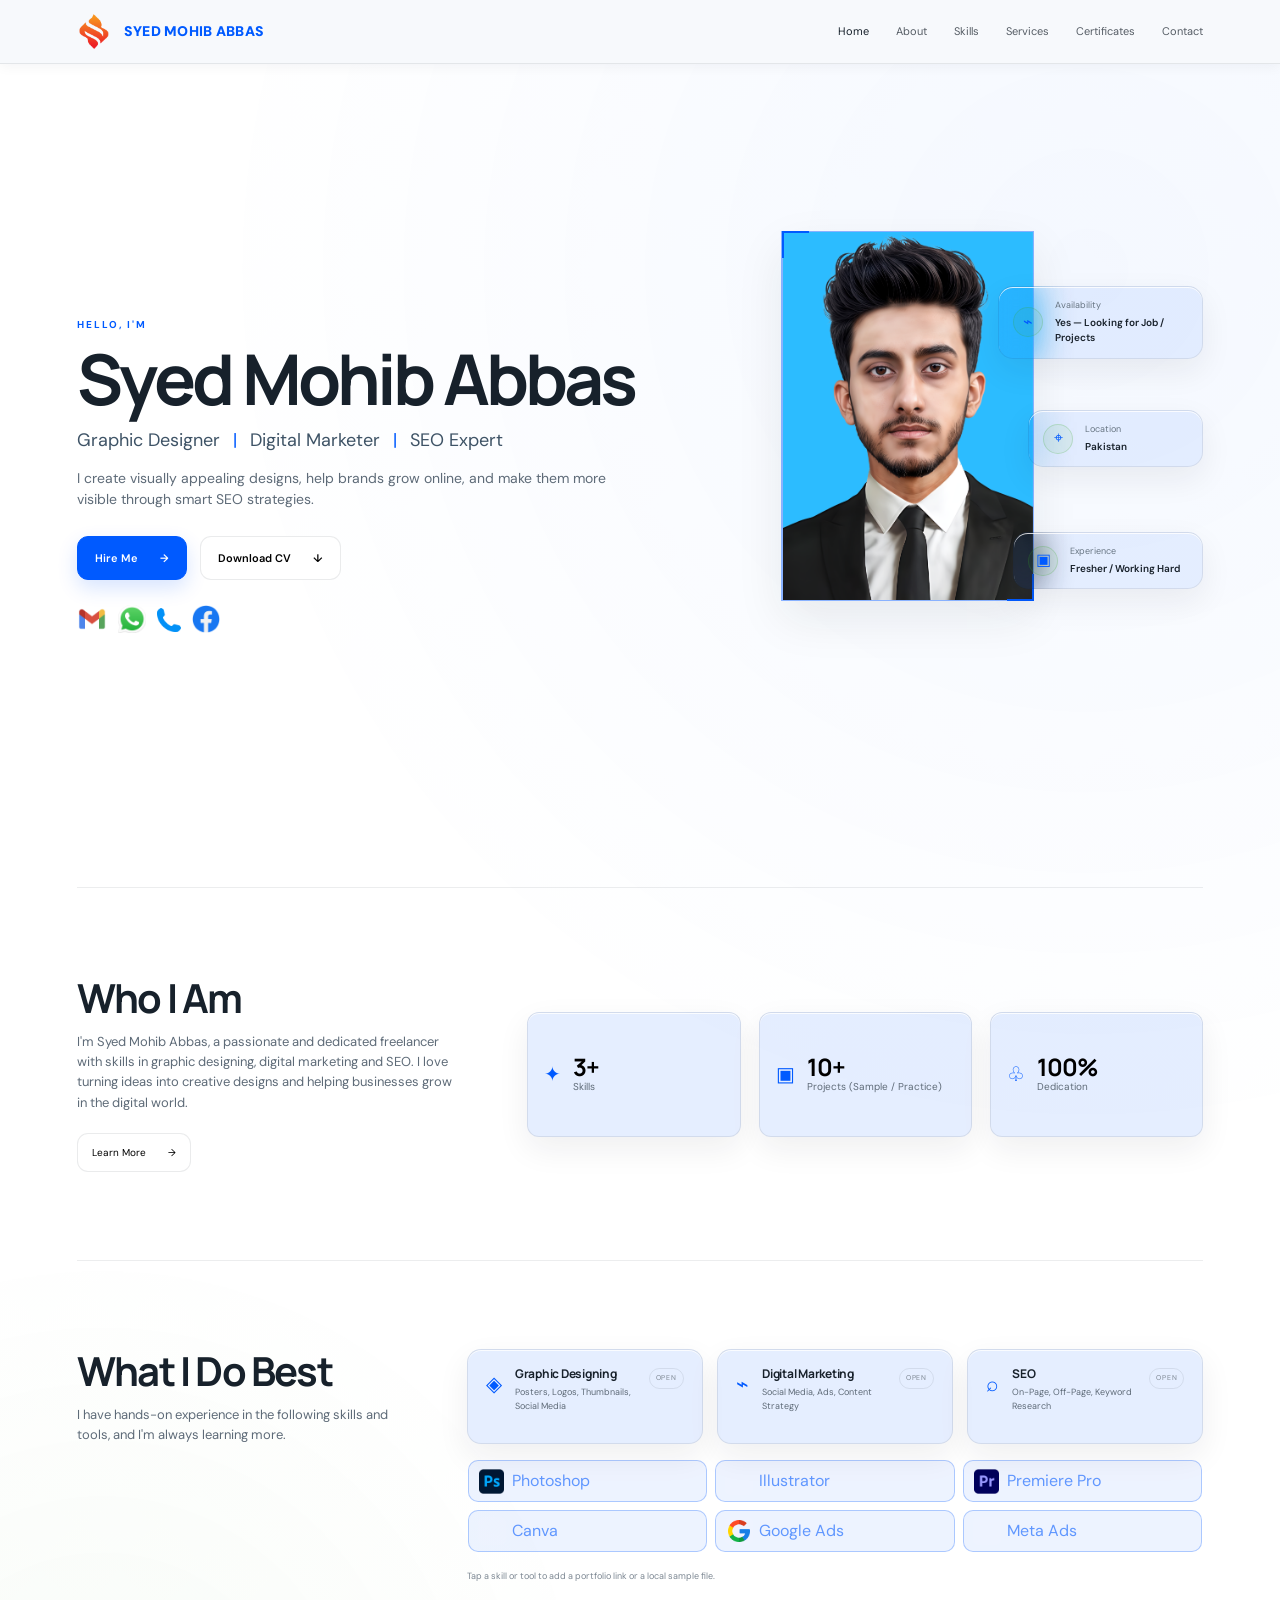
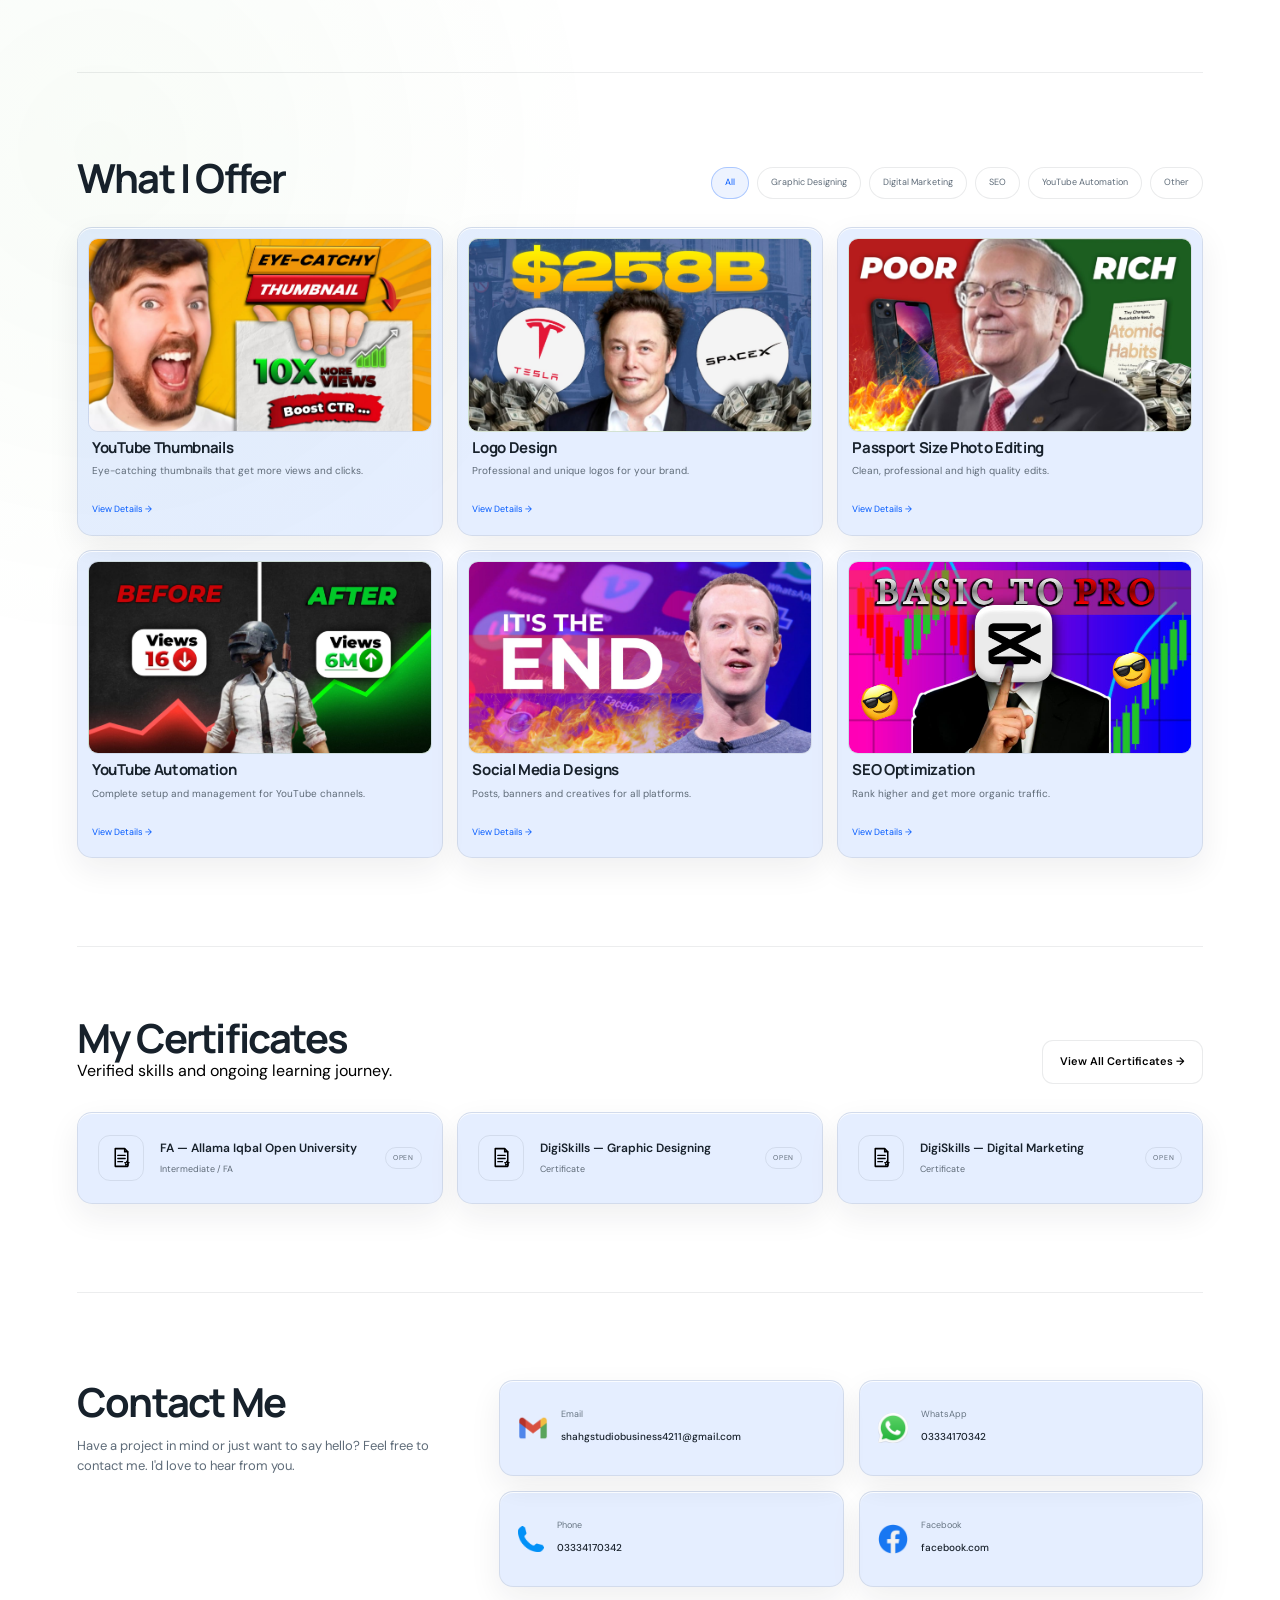
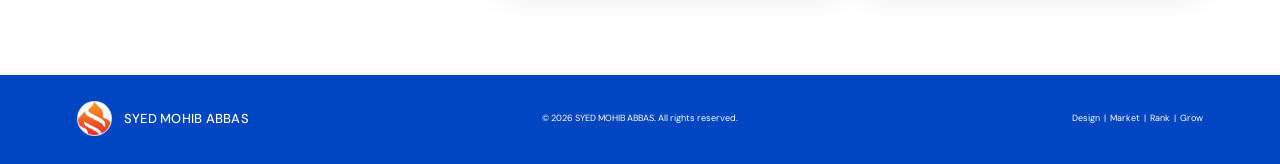
==== index.html @ 5af7c6b9 "Refresh stylesheet for navbar hover refinements" ====
<!DOCTYPE html>
<html lang="en">
<head>
  <meta charset="UTF-8">
  <meta name="viewport" content="width=device-width, initial-scale=1.0">
  <meta name="description" content="Syed Mohib Abbas — Graphic Designer, Digital Marketer and SEO Expert.">
  <title>Syed Mohib Abbas — Portfolio</title>
  <link rel="preconnect" href="https://fonts.googleapis.com">
  <link rel="preconnect" href="https://fonts.gstatic.com" crossorigin>
  <link href="https://fonts.googleapis.com/css2?family=DM+Sans:wght@400;500;600;700&family=Manrope:wght@500;600;700;800&display=swap" rel="stylesheet">
  <link rel="preload" as="image" href="./logo-circle.png" fetchpriority="high">
  <link rel="preload" as="image" href="./profile-photo.png" fetchpriority="high">
  <link rel="preload" as="image" href="./gmail.png.png">
  <link rel="preload" as="image" href="./whatsapp.png.png">
  <link rel="preload" as="image" href="./telephone.png.png">
  <link rel="preload" as="image" href="./facebook.png.png">
  <link rel="preload" as="image" href="./photoshop.png.png">
  <link rel="preload" as="image" href="./illustrator.png.png">
  <link rel="preload" as="image" href="./premiere-pro.png.png">
  <link rel="preload" as="image" href="./canva.png.png">
  <link rel="preload" as="image" href="./google.png.png">
  <link rel="preload" as="image" href="./meta.png.png">
  <link rel="stylesheet" href="./style.css?v=navhoverbold20261107">

</head>
<body>
  <!-- Global UI effects -->
  <div class="scroll-progress" aria-hidden="true"></div>
  <div class="page-noise" aria-hidden="true"></div>

  <!-- Header / primary navigation -->
  <header class="site-header" id="top">
    <a class="brand" href="#home" aria-label="Syed Mohib Abbas home">
      <span class="brand-mark logo-switch" aria-hidden="true">
        <img class="theme-logo" src="./logo-circle.png" alt="" loading="eager" fetchpriority="high" decoding="async">
      </span>
      <span class="brand-name">SYED MOHIB ABBAS</span>
    </a>

    <nav class="nav" aria-label="Primary navigation">
      <a class="nav-link active" href="#home">Home</a>
      <a class="nav-link" href="#about">About</a>
      <a class="nav-link" href="#skills">Skills</a>
      <a class="nav-link" href="#services">Services</a>
      <a class="nav-link" href="#certificates">Certificates</a>
      <a class="nav-link" href="#contact">Contact</a>
    </nav>

    
    <button class="menu-toggle" type="button" aria-label="Open menu" aria-expanded="false">
      <span></span><span></span><span></span>
    </button>
  </header>

  <main>
    <!-- Hero -->
    <section class="hero section" id="home" data-scroll-depth>
      <div class="hero-copy reveal">
        <p class="eyebrow">HELLO, I'M</p>
        <h1 class="hero-name" aria-label="Syed Mohib Abbas">
          <span class="hero-word" aria-hidden="true"><span class="hero-letter">S</span><span class="hero-letter">y</span><span class="hero-letter">e</span><span class="hero-letter">d</span></span>
          <span class="hero-word" aria-hidden="true"><span class="hero-letter">M</span><span class="hero-letter">o</span><span class="hero-letter">h</span><span class="hero-letter">i</span><span class="hero-letter">b</span></span>
          <span class="hero-word" aria-hidden="true"><span class="hero-letter">A</span><span class="hero-letter">b</span><span class="hero-letter">b</span><span class="hero-letter">a</span><span class="hero-letter">s</span></span>
        </h1>
        <p class="hero-role">Graphic Designer <span>|</span> Digital Marketer <span>|</span> SEO Expert</p>
        <p class="hero-text">
          I create visually appealing designs, help brands grow online,
          and make them more visible through smart SEO strategies.
        </p>

        <div class="hero-actions">
          <button class="btn btn-primary magnetic" id="hireMeButton" type="button" aria-haspopup="dialog">Hire Me <span>→</span></button>
          <button class="btn btn-ghost magnetic" id="downloadCV" type="button">Download CV <span>↓</span></button>
        </div>

        <div class="social-row">
          <a class="social magnetic gmail-social" href="mailto:shahgstudiobusiness4211@gmail.com" aria-label="Gmail" title="Gmail">
            <img class="social-icon-image" src="./gmail.png.png" alt="" loading="eager" decoding="async">
          </a>
          <a class="social magnetic" href="https://wa.me/923334170342" target="_blank" rel="noopener" aria-label="WhatsApp" title="WhatsApp">
            <img class="social-icon-image" src="./whatsapp.png.png" alt="" loading="eager" decoding="async">
          </a>
          <a class="social magnetic" href="tel:+923334170342" aria-label="Phone" title="Phone">
            <img class="social-icon-image" src="./telephone.png.png" alt="" loading="eager" decoding="async">
          </a>
          <a class="social magnetic" href="https://www.facebook.com/" target="_blank" rel="noopener" aria-label="Facebook" title="Facebook">
            <img class="social-icon-image" src="./facebook.png.png" alt="" loading="eager" decoding="async">
          </a>
        </div>
      </div>

      <div class="hero-visual reveal">
        <div class="portrait-frame">
          <div class="portrait">
            <img class="profile-image" src="./profile-photo.png" alt="Profile photo" loading="eager" fetchpriority="high" decoding="async">
          </div>
        </div>

        <div class="availability-card glass">
          <div class="mini-icon">⌁</div>
          <div><small>Availability</small><strong>Yes — Looking for Job / Projects</strong></div>
        </div>

        <div class="info-card location glass">
          <div class="mini-icon">⌖</div>
          <div><small>Location</small><strong>Pakistan</strong></div>
        </div>

        <div class="info-card experience glass">
          <div class="mini-icon">▣</div>
          <div><small>Experience</small><strong>Fresher / Working Hard</strong></div>
        </div>

      </div>
    </section>

    <!-- About -->
    <section class="section split-section" id="about" data-scroll-depth>
      <div class="section-intro reveal">
        <p class="eyebrow">ABOUT ME</p>
        <h2>Who I Am</h2>
        <p>
          I'm Syed Mohib Abbas, a passionate and dedicated freelancer with
          skills in graphic designing, digital marketing and SEO. I love
          turning ideas into creative designs and helping businesses grow
          in the digital world.
        </p>
        <button class="text-button magnetic" id="learnMore" type="button">Learn More <span>→</span></button>
      </div>

      <div class="stats-grid">
        <article class="stat-card glass reveal">
          <span class="stat-icon">✦</span>
          <strong>3+</strong>
          <small>Skills</small>
        </article>
        <article class="stat-card glass reveal">
          <span class="stat-icon">▣</span>
          <strong>10+</strong>
          <small>Projects (Sample / Practice)</small>
        </article>
        <article class="stat-card glass reveal">
          <span class="stat-icon">♧</span>
          <strong>100%</strong>
          <small>Dedication</small>
        </article>
      </div>
    </section>

    <!-- Skills -->
    <section class="section skills-section" id="skills" data-scroll-depth>
      <div class="section-intro reveal">
        <p class="eyebrow">MY SKILLS</p>
        <h2>What I Do Best</h2>
        <p>I have hands-on experience in the following skills and tools, and I'm always learning more.</p>
      </div>

      <div class="skills-content">
        <div class="skill-main-grid">
          <article class="skill-card glass reveal skill-action" tabindex="0" role="button" data-skill="Graphic Designing" data-skill-description="Create professional logos, thumbnails, posters and social media creatives." data-skill-link="" data-skill-file="">
            <span class="skill-symbol">◈</span>
            <div><h3>Graphic Designing</h3><p>Posters, Logos, Thumbnails, Social Media</p></div>
          </article>
          <article class="skill-card glass reveal skill-action" tabindex="0" role="button" data-skill="Digital Marketing" data-skill-description="Plan social media, advertising and content workflows for practical brand growth." data-skill-link="" data-skill-file="">
            <span class="skill-symbol">⌁</span>
            <div><h3>Digital Marketing</h3><p>Social Media, Ads, Content Strategy</p></div>
          </article>
          <article class="skill-card glass reveal skill-action" tabindex="0" role="button" data-skill="SEO" data-skill-description="Work with on-page SEO, off-page basics, keyword research and search visibility." data-skill-link="" data-skill-file="">
            <span class="skill-symbol">⌕</span>
            <div><h3>SEO</h3><p>On-Page, Off-Page, Keyword Research</p></div>
          </article>
        </div>

        <div class="tool-list reveal" aria-label="Tools">
          <button class="tool-chip tool-action" type="button" data-tool="Photoshop"><span class="tool-logo" aria-hidden="true"><img src="./photoshop.png.png" alt="" loading="eager" decoding="async"></span> Photoshop</button>
          <button class="tool-chip tool-action" type="button" data-tool="Illustrator"><span class="tool-logo" aria-hidden="true"><img src="./illustrator.png.png" alt="" loading="eager" decoding="async"></span> Illustrator</button>
          <button class="tool-chip tool-action" type="button" data-tool="Premiere Pro"><span class="tool-logo" aria-hidden="true"><img src="./premiere-pro.png.png" alt="" loading="eager" decoding="async"></span> Premiere Pro</button>
          <button class="tool-chip tool-action" type="button" data-tool="Canva"><span class="tool-logo" aria-hidden="true"><img src="./canva.png.png" alt="" loading="eager" decoding="async"></span> Canva</button>
          <button class="tool-chip tool-action" type="button" data-tool="Google Ads"><span class="tool-logo" aria-hidden="true"><img src="./google.png.png" alt="" loading="eager" decoding="async"></span> Google Ads</button>
          <button class="tool-chip tool-action" type="button" data-tool="Meta Ads"><span class="tool-logo" aria-hidden="true"><img src="./meta.png.png" alt="" loading="eager" decoding="async"></span> Meta Ads</button>
        </div>
        <div class="skills-note reveal">Tap a skill or tool to add a portfolio link or a local sample file.</div>
      </div>
    </section>

    <!-- Services -->
    <section class="section services-section" id="services" data-scroll-depth>
      <div class="section-heading reveal">
        <div>
          <p class="eyebrow">MY SERVICES / WORK</p>
          <h2>What I Offer</h2>
        </div>
        <div class="filter-row" role="tablist" aria-label="Service filters">
          <button class="filter active magnetic" data-filter="all">All</button>
          <button class="filter magnetic" data-filter="graphic">Graphic Designing</button>
          <button class="filter magnetic" data-filter="marketing">Digital Marketing</button>
          <button class="filter magnetic" data-filter="seo">SEO</button>
          <button class="filter magnetic" data-filter="youtube">YouTube Automation</button>
          <button class="filter magnetic" data-filter="other">Other</button>
        </div>
      </div>

      <div class="service-grid">
        <article class="service-card glass reveal" data-category="youtube">
          <div class="service-media youtube-media" data-image-slot="youtube-thumbnails.jpg">
            <img class="service-image" src="./Thumbnail%201.jpeg" alt="YouTube thumbnail design" loading="lazy" decoding="async">
          </div>

          <h3>YouTube Thumbnails</h3>
          <p>Eye-catching thumbnails that get more views and clicks.</p>          <button class="card-link magnetic" data-service="YouTube Thumbnails">View Details →</button>
        </article>

        <article class="service-card glass reveal" data-category="graphic">
          <div class="service-media logo-media" data-image-slot="logo-design.jpg">
            <img class="service-image" src="./Thumbnail%202.jpeg" alt="Logo design portfolio sample" loading="lazy" decoding="async">
          </div>

          <h3>Logo Design</h3>
          <p>Professional and unique logos for your brand.</p>          <button class="card-link magnetic" data-service="Logo Design">View Details →</button>
        </article>

        <article class="service-card glass reveal" data-category="graphic">
          <div class="service-media portrait-media" data-image-slot="photo-editing.jpg">
            <img class="service-image" src="./Thumbnail%203.jpeg" alt="Passport size photo editing sample" loading="lazy" decoding="async">
          </div>

          <h3>Passport Size Photo Editing</h3>
          <p>Clean, professional and high quality edits.</p>          <button class="card-link magnetic" data-service="Passport Size Photo Editing">View Details →</button>
        </article>

        <article class="service-card glass reveal" data-category="youtube">
          <div class="service-media automation-media" data-image-slot="automation.jpg">
            <img class="service-image" src="./Thumbnail%204.jpeg" alt="YouTube automation portfolio sample" loading="lazy" decoding="async">
          </div>

          <h3>YouTube Automation</h3>
          <p>Complete setup and management for YouTube channels.</p>          <button class="card-link magnetic" data-service="YouTube Automation">View Details →</button>
        </article>

        <article class="service-card glass reveal" data-category="marketing">
          <div class="service-media social-media" data-image-slot="social-media-designs.jpg">
            <img class="service-image" src="./Thumbnail%205.jpeg" alt="Social media design sample" loading="lazy" decoding="async">
          </div>

          <h3>Social Media Designs</h3>
          <p>Posts, banners and creatives for all platforms.</p>          <button class="card-link magnetic" data-service="Social Media Designs">View Details →</button>
        </article>

        <article class="service-card glass reveal" data-category="seo">
          <div class="service-media seo-media" data-image-slot="seo-optimization.jpg">
            <img class="service-image" src="./Thumbnail%206.jpeg" alt="SEO portfolio sample" loading="lazy" decoding="async">
          </div>

          <h3>SEO Optimization</h3>
          <p>Rank higher and get more organic traffic.</p>          <button class="card-link magnetic" data-service="SEO Optimization">View Details →</button>
        </article>
      </div>
    </section>

    <!-- Certificates -->
    <section class="section certificates-section" id="certificates" data-scroll-depth>
      <div class="section-heading reveal">
        <div>
          <p class="eyebrow">CERTIFICATES</p>
          <h2>My Certificates</h2>
          <p>Verified skills and ongoing learning journey.</p>
        </div>
        <button class="btn btn-ghost magnetic" id="viewCertificates" type="button">View All Certificates →</button>
      </div>

      <div class="certificate-grid">
        <article class="certificate glass reveal certificate-action" tabindex="0" role="button" data-certificate="FA — Allama Iqbal Open University" data-certificate-info="Intermediate / FA" data-file="fa-certificate.jpg">
          <span class="certificate-icon" aria-hidden="true">
            <svg viewBox="0 0 24 24" fill="none"><path d="M6 3.5h9l3 3V20.5H6z" stroke="currentColor" stroke-width="1.5" stroke-linejoin="round"/><path d="M15 3.5v3h3M8.5 10h7M8.5 13h7M8.5 16h4.5" stroke="currentColor" stroke-width="1.35" stroke-linecap="round"/><path d="M17.2 15.4l.65 1.3 1.45.21-1.05 1.02.25 1.44-1.3-.68-1.3.68.25-1.44-1.05-1.02 1.45-.21z" stroke="currentColor" stroke-width="1.1" stroke-linejoin="round"/></svg>
          </span>
          <span class="certificate-content"><b>FA — Allama Iqbal Open University</b><small>Intermediate / FA</small></span>
          <span class="certificate-open" aria-hidden="true">OPEN</span>
        </article>
        <article class="certificate glass reveal certificate-action" tabindex="0" role="button" data-certificate="DigiSkills — Graphic Designing" data-certificate-info="Graphic Designing" data-file="graphic-designing-certificate.jpg">
          <span class="certificate-icon" aria-hidden="true">
            <svg viewBox="0 0 24 24" fill="none"><path d="M6 3.5h9l3 3V20.5H6z" stroke="currentColor" stroke-width="1.5" stroke-linejoin="round"/><path d="M15 3.5v3h3M8.5 10h7M8.5 13h7M8.5 16h4.5" stroke="currentColor" stroke-width="1.35" stroke-linecap="round"/><path d="M17.2 15.4l.65 1.3 1.45.21-1.05 1.02.25 1.44-1.3-.68-1.3.68.25-1.44-1.05-1.02 1.45-.21z" stroke="currentColor" stroke-width="1.1" stroke-linejoin="round"/></svg>
          </span>
          <span class="certificate-content"><b>DigiSkills — Graphic Designing</b><small>Certificate</small></span>
          <span class="certificate-open" aria-hidden="true">OPEN</span>
        </article>
        <article class="certificate glass reveal certificate-action" tabindex="0" role="button" data-certificate="DigiSkills — Digital Marketing" data-certificate-info="Digital Marketing" data-file="digital-marketing-certificate.jpg">
          <span class="certificate-icon" aria-hidden="true">
            <svg viewBox="0 0 24 24" fill="none"><path d="M6 3.5h9l3 3V20.5H6z" stroke="currentColor" stroke-width="1.5" stroke-linejoin="round"/><path d="M15 3.5v3h3M8.5 10h7M8.5 13h7M8.5 16h4.5" stroke="currentColor" stroke-width="1.35" stroke-linecap="round"/><path d="M17.2 15.4l.65 1.3 1.45.21-1.05 1.02.25 1.44-1.3-.68-1.3.68.25-1.44-1.05-1.02 1.45-.21z" stroke="currentColor" stroke-width="1.1" stroke-linejoin="round"/></svg>
          </span>
          <span class="certificate-content"><b>DigiSkills — Digital Marketing</b><small>Certificate</small></span>
          <span class="certificate-open" aria-hidden="true">OPEN</span>
        </article>
      </div>
    </section>

    <!-- Contact -->
    <section class="section contact-section" id="contact" data-scroll-depth>
      <div class="section-intro reveal">
        <p class="eyebrow">GET IN TOUCH</p>
        <h2>Contact Me</h2>
        <p>Have a project in mind or just want to say hello? Feel free to contact me. I'd love to hear from you.</p>
      </div>

      <div class="contact-list">
        <a class="contact-item glass magnetic reveal" href="mailto:shahgstudiobusiness4211@gmail.com">
          <span class="contact-icon"><img src="./gmail.png.png" alt="" loading="eager" decoding="async"></span><span><small>Email</small><b>shahgstudiobusiness4211@gmail.com</b></span>
        </a>
        <a class="contact-item glass magnetic reveal" href="https://wa.me/923334170342" target="_blank" rel="noopener">
          <span class="contact-icon"><img src="./whatsapp.png.png" alt="" loading="eager" decoding="async"></span><span><small>WhatsApp</small><b>03334170342</b></span>
        </a>
        <a class="contact-item glass magnetic reveal" href="tel:+923334170342">
          <span class="contact-icon"><img src="./telephone.png.png" alt="" loading="eager" decoding="async"></span><span><small>Phone</small><b>03334170342</b></span>
        </a>
        <a class="contact-item glass magnetic reveal" href="https://www.facebook.com/" target="_blank" rel="noopener">
          <span class="contact-icon"><img src="./facebook.png.png" alt="" loading="eager" decoding="async"></span><span><small>Facebook</small><b>facebook.com</b></span>
        </a>
      </div>
    </section>
    <input id="hiddenFileInput" type="file" hidden>
  </main>

  <footer class="footer">
    <a class="brand" href="#top"><span class="brand-mark logo-switch" aria-hidden="true">
              <img class="theme-logo" src="./logo-circle.png" alt="" loading="eager" fetchpriority="high" decoding="async">
            </span><span class="brand-name">SYED MOHIB ABBAS</span></a>
    <p>© 2026 SYED MOHIB ABBAS. All rights reserved.</p>
    <span>Design&nbsp; | &nbsp;Market&nbsp; | &nbsp;Rank&nbsp; | &nbsp;Grow</span>
  </footer>

  <button class="back-top magnetic" type="button" aria-label="Back to top">↑</button>

  <!-- Hire Me modal -->
  <div class="modal" id="hireModal" aria-hidden="true">
    <div class="modal-backdrop"></div>
    <div class="modal-box glass hire-modal-box" role="dialog" aria-modal="true" aria-labelledby="hireModalTitle">
      <button class="modal-close" type="button" aria-label="Close">×</button>
      <p class="eyebrow">LET'S WORK TOGETHER</p>
      <h2 id="hireModalTitle">Hire Me</h2>
      <p class="hire-modal-intro">Available for freelance work, creative projects and long-term opportunities.</p>

      <div class="hire-credentials">
        <div class="hire-credential"><span>ROLE</span><strong>Graphic Designer · Digital Marketer · SEO Expert</strong></div>
        <div class="hire-credential"><span>AVAILABILITY</span><strong>Yes — Looking for Job / Projects</strong></div>
        <div class="hire-credential"><span>LOCATION</span><strong>Pakistan</strong></div>
      </div>

      <div class="hire-contact-grid">
        <a class="hire-contact" href="mailto:shahgstudiobusiness4211@gmail.com"><span class="hire-contact-icon"><img src="./gmail.png.png" alt="" loading="eager" decoding="async"></span><span><small>Gmail</small><strong>shahgstudiobusiness4211@gmail.com</strong></span></a>
        <a class="hire-contact" href="https://wa.me/923334170342" target="_blank" rel="noopener"><span class="hire-contact-icon"><img src="./whatsapp.png.png" alt="" loading="eager" decoding="async"></span><span><small>WhatsApp</small><strong>+92 333 4170342</strong></span></a>
      </div>

      <div class="hire-actions">
        <a class="btn btn-primary magnetic" href="mailto:shahgstudiobusiness4211@gmail.com">Start a Conversation <span>→</span></a>
        <a class="btn btn-ghost magnetic" href="https://wa.me/923334170342" target="_blank" rel="noopener">Message on WhatsApp <span>↗</span></a>
      </div>
    </div>
  </div>

  <!-- Service / skill details modal -->
  <div class="modal" id="serviceModal" aria-hidden="true">
    <div class="modal-backdrop"></div>
    <div class="modal-box glass portfolio-viewer-box" role="dialog" aria-modal="true">
      <button class="modal-close" type="button" aria-label="Close">×</button>
      <p class="eyebrow" id="modalKicker">SERVICE</p>
      <h2 id="modalTitle">Service</h2>
      <p id="modalText">Explore the available work, links and files.</p>
      <div id="modalSubsections" class="modal-subsections"></div>
      <div id="modalResources" class="resource-actions"></div>
    </div>
  </div>

  <!-- Certificate gallery modal -->
  <div class="modal" id="certificateModal" aria-hidden="true">
    <div class="modal-backdrop"></div>
    <div class="modal-box glass certificate-modal-box" role="dialog" aria-modal="true">
      <button class="modal-close" type="button" aria-label="Close">×</button>
      <p class="eyebrow">CERTIFICATES</p>
      <h2>Certificate Gallery</h2>
      <p>Tap a certificate to open it. Replace the placeholder file path in the HTML with your own certificate.</p>
      <div class="certificate-gallery" id="certificateGallery"></div>
    </div>
  </div>

  <!-- File preview modal -->
  <div class="modal" id="fileViewerModal" aria-hidden="true">
    <div class="modal-backdrop"></div>
    <div class="modal-box glass file-viewer-box" role="dialog" aria-modal="true">
      <button class="modal-close" type="button" aria-label="Close">×</button>
      <p class="eyebrow" id="fileViewerKicker">PORTFOLIO FILE</p>
      <h2 id="fileViewerTitle">Preview</h2>
      <div id="fileViewerBody" class="file-viewer-body"></div>
      <div class="modal-actions"><a class="btn btn-primary" id="fileOpenExternal" href="#" target="_blank" rel="noopener">Open original ↗</a></div>
    </div>
  </div>
  <script src="./script.js?v=20261028-rocket-constant-speed-airy"></script>
</body>
</html>
---- style.css ----
/* ==========================================================================
   DESIGN TOKENS / THEME VARIABLES
   ========================================================================== */
:root {
  /* Main theme colors */
  --bg: #121212;
  --light: #E9EDEF;

  /* Text */
  --text: #E9EDEF;
  --text-inverse: #121212;

  /* Shared surfaces / borders */
  --surface: rgba(255,255,255,.045);
  --surface-strong: rgba(255,255,255,.075);
  --line: rgba(233,237,239,.11);
  --line-strong: rgba(233,237,239,.20);
  --muted: rgba(233,237,239,.68);
  --muted-2: rgba(233,237,239,.48);
  --accent: #C9D0D5;
  --accent-strong: #E9EDEF;

  /* Same charcoal navbar in both themes */
  --navbar: #005AFF;
  --navbar-text: #E9EDEF;

  /* Theme-independent */
  --radius: 18px;
  --ease: cubic-bezier(.22,.75,.2,1);
}

[data-theme="light"] {
  /* Main theme colors */
  --bg: #E9EDEF;
  --light: #E9EDEF;

  /* Light-theme surfaces / borders */
  --surface: rgba(255,255,255,.62);
  --surface-strong: rgba(255,255,255,.82);
  --line: rgba(11,20,26,.12);
  --line-strong: rgba(11,20,26,.20);
  --muted: rgba(11,20,26,.64);
  --muted-2: rgba(11,20,26,.46);
  --accent: #343B40;
  --accent-strong: #121212;

  /* Light theme keeps a neutral charcoal navbar */
  --navbar: #343638;
  --navbar-text: #E9EDEF;

  /* Text */
  --text: #121212;
  --text-inverse: #E9EDEF;
}
/* ==========================================================================
   RESET / BASE
   ========================================================================== */
* {
  box-sizing: border-box;
  margin: 0;
  padding: 0;
}
html {
  scroll-behavior: smooth;
}
body {
  min-height: 100vh;
  background: radial-gradient(circle at 82% 12%,rgba(185,198,208,.035),transparent 25%),     var(--bg);
  color: var(--text);
  font-family: "DM Sans",sans-serif;
  line-height: 1.55;
  overflow-x: hidden;
  transition: background .5s ease,color .5s ease;
}
body::before {
  content: "";
  position: fixed;
  inset: 0;
  pointer-events: none;
  z-index: -2;
  background-image: linear-gradient(rgba(255,255,255,.012) 1px,transparent 1px),linear-gradient(90deg,rgba(255,255,255,.012) 1px,transparent 1px);
  background-size: 80px 80px;
  mask-image: linear-gradient(to bottom,black,transparent 80%);
}
.page-noise {
  position: fixed;
  inset: 0;
  pointer-events: none;
  opacity: .035;
  z-index: 50;
  background-image: url("data:image/svg+xml,%3Csvg viewBox='0 0 160 160' xmlns='http://www.w3.org/2000/svg'%3E%3Cfilter id='n'%3E%3CfeTurbulence type='fractalNoise' baseFrequency='.8' numOctaves='4' stitchTiles='stitch'/%3E%3C/filter%3E%3Crect width='100%25' height='100%25' filter='url(%23n)' opacity='.35'/%3E%3C/svg%3E");
}
a {
  text-decoration: none;
  color: inherit;
}
button {
  font: inherit;
  color: inherit;
}
/* ==========================================================================
   HEADER / NAVIGATION
   ========================================================================== */
.site-header {
  position: sticky;
  top: 0;
  z-index: 40;
  height: 76px;
  display: flex;
  align-items: center;
  gap: 28px;
  padding: 0 max(6vw,32px);
  border-bottom: 1px solid rgba(233,237,239,.13);
  background: var(--navbar);
  backdrop-filter: blur(20px);
  -webkit-backdrop-filter: blur(20px);
}
[data-theme="light"] .site-header {
  background: var(--navbar);
  border-bottom-color: rgba(233,237,239,.13);
}
.site-header .brand-name,
.site-header .nav-link {
  color: var(--navbar-text);
}
.site-header .nav-link {
  opacity: .72;
}
.site-header .nav-link:hover,
.site-header .nav-link.active {
  color: var(--navbar-text);
  opacity: 1;
}
.brand {
  display: flex;
  align-items: center;
  gap: 12px;
  white-space: nowrap;
}
.brand-mark {
  width: 35px;
  height: 35px;
  border-radius: 50%;
  display: grid;
  place-items: center;
  border: 1px solid var(--line-strong);
  background: rgba(255,255,255,.035);
  font: 700 13px/1 "Manrope",sans-serif;
  letter-spacing: -.04em;
}
.brand-name {
  font-size: 13px;
  font-weight: 600;
  letter-spacing: -.01em;
}
.nav {
  margin-left: auto;
  display: flex;
  align-items: center;
  gap: 27px;
}
.nav-link {
  position: relative;
  font-size: 11px;
  color: var(--muted);
  padding: 28px 0;
  transition: color .25s ease;
}
.nav-link:hover,.nav-link.active {
  color: var(--text);
}
.nav-link.active::after {
  content: "";
  position: absolute;
  left: 0;
  right: 0;
  bottom: 17px;
  height: 2px;
  border-radius: 99px;
  background: var(--accent);
}
.theme-toggle,.menu-toggle {
  border: 1px solid var(--line);
  background: var(--surface);
  backdrop-filter: blur(14px);
  cursor: pointer;
  transition: transform .3s var(--ease),border-color .3s ease,background .3s ease;
}
.theme-toggle {
  width: 40px;
  height: 40px;
  flex: 0 0 40px;
  border-radius: 50%;
  display: grid;
  place-items: center;
  position: relative;
  overflow: hidden;
  color: var(--navbar-text);
  background: rgba(255,255,255,.075);
  border-color: rgba(233,237,239,.22);
  font-size: 17px;
  transition: transform .35s var(--ease), border-color .3s ease, background .3s ease, box-shadow .35s ease;
}
.theme-toggle:hover {
  border-color: rgba(233,237,239,.38);
  background: rgba(255,255,255,.13);
  transform: translateY(-2px);
}
.theme-toggle.is-switching {
  transform: scale(.88) rotate(-12deg);
  background: rgba(255,255,255,.16);
  box-shadow: 0 0 0 5px rgba(255,255,255,.055);
}
.theme-icon {
  display: block;
  line-height: 1;
  transform-origin: center;
  transition: transform .42s var(--ease), opacity .2s ease;
}
.theme-toggle.is-switching .theme-icon {
  transform: rotate(180deg) scale(.62);
  opacity: .55;
}
.menu-toggle {
  display: none;
  width: 42px;
  height: 42px;
  border-radius: 12px;
  padding: 10px;
}
.menu-toggle span {
  display: block;
  height: 1px;
  background: var(--text);
  margin: 5px 0;
}
/* ==========================================================================
   SHARED SECTION LAYOUT
   ========================================================================== */
.section {
  width: min(1180px,88%);
  margin: 0 auto;
  padding: 88px 0;
  border-bottom: 1px solid var(--line);
}
/* ==========================================================================
   HERO
   ========================================================================== */
.hero {
  min-height: calc(100vh - 76px);
  display: grid;
  grid-template-columns: 1.08fr .92fr;
  align-items: center;
  gap: 70px;
  padding-top: 70px;
  padding-bottom: 70px;
}
.eyebrow {
  font-size: 10px;
  letter-spacing: .19em;
  color: #8da0ad;
  font-weight: 700;
  margin-bottom: 9px;
}
h1,h2,h3 {
  font-family: "Manrope",sans-serif;
  line-height: 1.08;
}
h1 {
  font-size: clamp(42px,6vw,70px);
  letter-spacing: -.055em;
  margin-bottom: 10px;
}
h2 {
  font-size: clamp(28px,3.4vw,40px);
  letter-spacing: -.045em;
}
h3 {
  font-size: 15px;
  letter-spacing: -.02em;
}
.hero-role {
  font-size: 18px;
  color: #b7c6d2;
  margin-bottom: 13px;
}
.hero-role span {
  color: #53626d;
  margin: 0 8px;
}
.hero-text {
  max-width: 590px;
  color: var(--muted);
  font-size: 14px;
}
.hero-actions {
  display: flex;
  gap: 13px;
  margin-top: 25px;
}
.btn,.text-button,.card-link {
  display: inline-flex;
  align-items: center;
  justify-content: center;
  gap: 22px;
  border-radius: 11px;
  cursor: pointer;
  transition: transform .25s var(--ease),border-color .25s ease,background .25s ease,box-shadow .25s ease;
}
.btn {
  min-height: 44px;
  padding: 0 17px;
  border: 1px solid var(--line-strong);
  font-size: 11px;
  font-weight: 600;
}
.btn-primary {
  background: #dce7ed;
  color: #11191f;
  border-color: #dce7ed;
  box-shadow: 0 10px 25px rgba(191,211,224,.08);
}
.btn-primary:hover {
  transform: translateY(-3px);
  box-shadow: 0 15px 32px rgba(191,211,224,.14);
}
.btn-ghost {
  background: rgba(255,255,255,.025);
}
.btn-ghost:hover,.text-button:hover {
  background: rgba(255,255,255,.055);
  border-color: var(--line-strong);
  transform: translateY(-3px);
}
.btn:active,.text-button:active,.card-link:active,.magnetic:active {
  transform: scale(.96);
}
.social-row {
  display: flex;
  gap: 10px;
  margin-top: 24px;
}
.social {
  width: 31px;
  height: 31px;
  border-radius: 50%;
  border: 1px solid var(--line);
  display: grid;
  place-items: center;
  color: #aebdc8;
  background: rgba(255,255,255,.025);
  font-size: 12px;
  transition: all .25s var(--ease);
}
.social:hover {
  border-color: var(--line-strong);
  color: var(--text);
  transform: translateY(-4px);
  background: rgba(255,255,255,.06);
}
.hero-visual {
  position: relative;
  min-height: 500px;
}
.portrait-frame {
  position: absolute;
  top: 5px;
  left: 13%;
  width: 52%;
  height: 74%;
  border: 1px solid #a7bac8;
  border-left-width: 2px;
  box-shadow: var(--shadow);
}
.portrait-frame::before,.portrait-frame::after {
  content: "";
  position: absolute;
  width: 25px;
  height: 25px;
  border-color: var(--accent-strong);
  z-index: 2;
}
.portrait-frame::before {
  top: -1px;
  left: -1px;
  border-top: 2px solid;
  border-left: 2px solid;
}
.portrait-frame::after {
  bottom: -1px;
  right: -1px;
  border-bottom: 2px solid;
  border-right: 2px solid;
}
.portrait {
  height: 100%;
  display: grid;
  place-items: center;
  background: linear-gradient(145deg,#1a232a,#080b0e 72%);
  overflow: hidden;
  position: relative;
}
.portrait::after {
  content: "";
  position: absolute;
  inset: 0;
  background: radial-gradient(circle at 52% 40%,rgba(210,224,233,.13),transparent 31%),linear-gradient(90deg,transparent 60%,rgba(0,0,0,.55));
}
.portrait-initials {
  font: 800 100px/1 "Manrope";
  color: rgba(225,235,241,.13);
  letter-spacing: -.1em;
}
.portrait span {
  position: absolute;
  bottom: 16px;
  left: 16px;
  font-size: 9px;
  letter-spacing: .18em;
  color: #71808b;
  z-index: 3;
}
.glass {
  background: linear-gradient(145deg,rgba(255,255,255,.055),rgba(255,255,255,.018));
  border: 1px solid var(--line);
  box-shadow: 0 18px 55px rgba(0,0,0,.12),inset 0 1px 0 rgba(255,255,255,.035);
  backdrop-filter: blur(18px);
  -webkit-backdrop-filter: blur(18px);
}
.availability-card,.info-card {
  position: absolute;
  display: flex;
  gap: 12px;
  align-items: center;
  padding: 12px 14px;
  border-radius: 15px;
}
.availability-card {
  top: 60px;
  right: 0;
  width: 205px;
}
.location {
  top: 184px;
  right: 0;
  width: 175px;
}
.experience {
  top: 306px;
  right: 0;
  width: 190px;
}
.mini-icon {
  width: 30px;
  height: 30px;
  flex: 0 0 30px;
  border-radius: 50%;
  display: grid;
  place-items: center;
  border: 1px solid var(--line);
  color: #a9bac6;
}
.info-card small,.availability-card small,.contact-item small {
  display: block;
  color: #6f808c;
  font-size: 9px;
  margin-bottom: 2px;
}
.info-card strong,.availability-card strong {
  display: block;
  font-size: 10px;
  font-weight: 600;
}
.quote {
  position: absolute;
  left: 13%;
  width: 52%;
  right: auto;
  bottom: 12px;
  text-align: center;
  color: #83929d;
  font-size: 11px;
  font-style: italic;
  line-height: 1.7;
}
/* ==========================================================================
   ABOUT
   ========================================================================== */
.split-section {
  display: grid;
  grid-template-columns: .9fr 1.6fr;
  gap: 70px;
  align-items: center;
}
.section-intro>p:not(.eyebrow) {
  max-width: 510px;
  color: var(--muted);
  font-size: 13px;
  margin-top: 13px;
}
.text-button {
  margin-top: 20px;
  border: 1px solid var(--line-strong);
  background: rgba(255,255,255,.025);
  padding: 11px 14px;
  font-size: 10px;
}
.stats-grid {
  display: grid;
  grid-template-columns: repeat(3,1fr);
  gap: 18px;
}
.stat-card {
  min-height: 125px;
  border-radius: 12px;
  padding: 10px 16px;
  display: grid;
  grid-template-columns: auto 1fr;
  grid-template-rows: auto auto;
  align-content: center;
  align-items: center;
  column-gap: 12px;
  row-gap: 2px;
}
.stat-icon {
  grid-column: 1;
  grid-row: 1 / 3;
  font-size: 20px;
  color: #00AAFF;
  margin: 0;
}
.stat-card strong {
  grid-column: 2;
  font: 700 24px/1 "Manrope";
  letter-spacing: -.04em;
}
.stat-card small {
  grid-column: 2;
  color: var(--muted);
  font-size: 10px;
  line-height: 1.2;
  margin-top: 0;
}
/* ==========================================================================
   SKILLS
   ========================================================================== */
.skills-section {
  display: grid;
  grid-template-columns: .75fr 1.65fr;
  gap: 55px;
}
.skill-main-grid {
  display: grid;
  grid-template-columns: repeat(3,1fr);
  gap: 14px;
}
.skill-card {
  min-height: 95px;
  border-radius: 14px;
  padding: 18px;
  display: flex;
  gap: 13px;
  align-items: flex-start;
  transition: transform .35s var(--ease),border-color .3s ease;
}
.skill-card:hover,.service-card:hover,.certificate:hover,.contact-item:hover,.stat-card:hover {
  transform: translateY(-6px);
  border-color: var(--line-strong);
}
.skill-symbol {
  font-size: 21px;
  color: #aebfca;
}
.skill-card h3 {
  font-size: 12px;
  margin-bottom: 5px;
}
.skill-card p {
  font-size: 9px;
  color: var(--muted);
}
.tool-list {
  display: flex;
  flex-wrap: wrap;
  gap: 10px;
  margin-top: 14px;
}
.tool-chip {
  display: flex;
  align-items: center;
  gap: 7px;
  border: 1px solid var(--line);
  background: rgba(255,255,255,.025);
  border-radius: 11px;
  padding: 8px 11px;
  font-size: 10px;
  color: var(--muted);
  transition: all .25s ease;
}
.tool-chip:hover {
  border-color: var(--line-strong);
  color: var(--text);
  transform: translateY(-2px);
}
.tool-chip b {
  font-size: 12px;
  color: #d2dde4;
}
/* ==========================================================================
   SERVICES
   ========================================================================== */
.services-section {
  padding-top: 83px;
}
.section-heading {
  display: flex;
  justify-content: space-between;
  align-items: flex-end;
  gap: 30px;
  margin-bottom: 28px;
}
.filter-row {
  display: flex;
  flex-wrap: wrap;
  justify-content: flex-end;
  gap: 8px;
}
.filter {
  border: 1px solid var(--line);
  background: rgba(255,255,255,.025);
  color: var(--muted);
  border-radius: 999px;
  padding: 8px 13px;
  font-size: 9px;
  cursor: pointer;
  transition: all .25s ease;
}
.filter:hover,.filter.active {
  color: #152029;
  background: #dbe5eb;
  border-color: #dbe5eb;
}
.service-grid {
  display: grid;
  grid-template-columns: repeat(3,1fr);
  gap: 14px;
}
.service-card {
  border-radius: 15px;
  padding: 10px 10px 15px;
  overflow: hidden;
  transition: transform .4s var(--ease),border-color .3s ease,opacity .3s ease;
}
.service-card.is-hidden {
  display: none;
}
.service-media {
  height: 150px;
  border-radius: 10px;
  display: grid;
  place-items: center;
  margin-bottom: 15px;
  overflow: hidden;
  position: relative;
  border: 1px solid var(--line);
}
.service-image {
  width: 100%;
  height: 100%;
  display: block;
  object-fit: cover;
  object-position: center;
}
.profile-image {
  width: 100%;
  height: 100%;
  display: block;
  object-fit: cover;
  object-position: center;
}
.service-media::after {
  content: "";
  position: absolute;
  inset: 0;
  background: linear-gradient(135deg,rgba(255,255,255,.06),transparent 55%);
}
.youtube-media {
  background: linear-gradient(145deg,#20262a,#0b1014);
}
.youtube-media span {
  font-size: 48px;
  color: #d8e2e8;
}
.logo-media {
  background: linear-gradient(145deg,#242b31,#10161a);
}
.logo-media span {
  font: 800 44px "Manrope";
  letter-spacing: -.1em;
  color: #d3dde3;
}
.portrait-media {
  background: linear-gradient(145deg,#252d33,#0a0f13);
}
.portrait-media span {
  font-size: 12px;
  letter-spacing: .18em;
  color: #c4d0d8;
}
.automation-media {
  background: linear-gradient(145deg,#222c31,#0c1216);
}
.automation-media span {
  font-size: 62px;
  color: #c9d6de;
}
.social-media {
  background: linear-gradient(145deg,#252d33,#10161b);
}
.social-media span {
  font: 700 34px "Manrope";
  color: #cbd7df;
}
.seo-media {
  background: linear-gradient(145deg,#202b31,#0c1115);
}
.seo-media span {
  font: 800 37px "Manrope";
  color: #cbd7df;
}
.card-label {
  font-size: 8px;
  letter-spacing: .16em;
  color: #7d8d98;
  margin: 0 4px 6px;
}
.service-card h3 {
  margin: 0 4px 7px;
}
.service-card>p:not(.card-label) {
  font-size: 10px;
  color: var(--muted);
  margin: 0 4px;
  min-height: 32px;
}
.card-link {
  border: 0;
  background: transparent;
  padding: 8px 4px 0;
  font-size: 9px;
  color: #b9c7d0;
}
.card-link:hover {
  gap: 28px;
  color: var(--text);
}



/*manually added by adan */

.service-card .media {
  aspect-ratio: 16 / 9;
  overflow: hidden;
}

.service-card .media img {
  width: 100%;
  height: 100%;
  object-fit: cover;
}



/* ==========================================================================
   CERTIFICATES
   ========================================================================== */
.certificates-section {
  padding-top: 68px;
}
.certificate-grid {
  display: grid;
  grid-template-columns: repeat(3,1fr);
  gap: 14px;
  margin-top: 23px;
}
.certificate {
  display: flex;
  align-items: center;
  gap: 14px;
  padding: 11px;
  border-radius: 13px;
  transition: transform .35s var(--ease),border-color .3s ease;
}
.certificate-paper {
  height: 55px;
  width: 74px;
  flex: 0 0 74px;
  display: grid;
  place-items: center;
  background: #d8d3bd;
  color: #514f45;
  font: 700 7px "Manrope";
  border: 4px double #817d6e;
}
.certificate b {
  display: block;
  font-size: 9px;
  line-height: 1.4;
}
.certificate small {
  display: block;
  color: var(--muted);
  font-size: 8px;
  margin-top: 4px;
}
/* ==========================================================================
   CONTACT / FOOTER
   ========================================================================== */
.contact-section {
  display: grid;
  grid-template-columns: .8fr 1.6fr;
  gap: 70px;
  border-bottom: 0;
}
.contact-list {
  display: grid;
  grid-template-columns: 1fr 1fr;
  gap: 12px;
}
.contact-item {
  min-height: 82px;
  border-radius: 14px;
  padding: 15px;
  display: flex;
  align-items: center;
  gap: 13px;
  transition: transform .35s var(--ease),border-color .3s ease;
}
.contact-icon {
  width: 33px;
  height: 33px;
  border: 1px solid var(--line);
  border-radius: 50%;
  display: grid;
  place-items: center;
  color: #c1ced7;
  flex: 0 0 33px;
}
.contact-icon svg {
  width: 16px;
  height: 16px;
  display: block;
}
.contact-item b {
  font-size: 10px;
  font-weight: 500;
  word-break: break-word;
}
.footer {
  width: 88%;
  max-width: 1180px;
  margin: auto;
  padding: 25px 0 28px;
  border-top: 1px solid var(--line);
  display: grid;
  grid-template-columns: 1fr 1fr 1fr;
  align-items: center;
  font-size: 9px;
  color: var(--muted);
}
.footer p {
  text-align: center;
}
.footer>span {
  text-align: right;
}
.back-top {
  position: fixed;
  right: 22px;
  bottom: 20px;
  width: 40px;
  height: 40px;
  border: 1px solid var(--line-strong);
  border-radius: 50%;
  background: var(--surface-strong);
  backdrop-filter: blur(14px);
  cursor: pointer;
  z-index: 30;
  opacity: 0;
  transform: translateY(15px);
  pointer-events: none;
  transition: all .3s var(--ease);
}
.back-top.show {
  opacity: 1;
  transform: none;
  pointer-events: auto;
}
/* ==========================================================================
   MODALS / FILE VIEWER
   ========================================================================== */
.modal {
  position: fixed;
  inset: 0;
  z-index: 100;
  display: grid;
  place-items: center;
  opacity: 0;
  visibility: hidden;
  transition: opacity .25s ease,visibility .25s ease;
}
.modal.open {
  opacity: 1;
  visibility: visible;
}
.modal-backdrop {
  position: absolute;
  inset: 0;
  background: rgba(0,0,0,.66);
  backdrop-filter: blur(8px);
}
.modal-box {
  position: relative;
  width: min(470px,90%);
  padding: 35px;
  border-radius: 22px;
  transform: translateY(20px) scale(.97);
  transition: transform .35s var(--ease);
}
.modal.open .modal-box {
  transform: none;
}
.modal-box h2 {
  margin-bottom: 12px;
}
.modal-box>p:not(.eyebrow) {
  color: var(--muted);
  font-size: 12px;
  margin-bottom: 22px;
}
.modal-close {
  position: absolute;
  top: 13px;
  right: 15px;
  border: 0;
  background: transparent;
  font-size: 25px;
  cursor: pointer;
  color: var(--muted);
}
.reveal {
  opacity: 0;
  transform: translateY(18px);
  transition: opacity .7s var(--ease),transform .7s var(--ease);
}
.reveal.visible {
  opacity: 1;
  transform: none;
}
@media (max-width:900px) {
  .site-header {
    padding: 0 5%;
    gap: 15px;
  }
  .nav {
    position: fixed;
    top: 76px;
    left: 5%;
    right: 5%;
    display: grid;
    gap: 0;
    padding: 10px;
    border: 1px solid var(--line);
    border-radius: 16px;
    background: var(--navbar);
    backdrop-filter: blur(20px);
    transform: translateY(-15px);
    opacity: 0;
    pointer-events: none;
    transition: .3s var(--ease);
  }
  [data-theme="light"] .nav {
    background: var(--navbar);
  }
  .nav.open {
    transform: none;
    opacity: 1;
    pointer-events: auto;
  }
  .nav-link {
    padding: 13px 14px;
  }
  .nav-link.active::after {
    display: none;
  }
  .menu-toggle {
    display: block;
  }
  .theme-toggle {
    margin-left: auto;
  }
  .hero {
    grid-template-columns: 1fr;
    gap: 35px;
    padding-top: 65px;
  }
  .hero-visual {
    min-height: 450px;
  }
  .portrait-frame {
    left: 8%;
    width: 57%;
    height: 76%;
  }
  .split-section,.skills-section,.contact-section {
    grid-template-columns: 1fr;
    gap: 35px;
  }
  .service-grid {
    grid-template-columns: repeat(2,1fr);
  }
  .section-heading {
    align-items: flex-start;
    flex-direction: column;
  }
  .filter-row {
    justify-content: flex-start;
  }
}
@media (max-width:600px) {
  .section {
    width: 90%;
    padding: 68px 0;
  }
  .brand-name {
    font-size: 11px;
  }
  .hero {
    padding-top: 45px;
  }
  h1 {
    font-size: 40px;
  }
  .hero-role {
    font-size: 14px;
  }
  .hero-visual {
    min-height: 405px;
  }
  .portrait-frame {
    left: 0;
    width: 66%;
    height: 76%;
  }
  .availability-card {
    right: 0;
    top: 30px;
    width: 174px;
  }
  .location {
    right: 0;
    top: 145px;
    width: 155px;
  }
  .experience {
    right: 0;
    top: 255px;
    width: 170px;
  }
  .quote {
    left: 0;
    width: 66%;
    right: auto;
    bottom: 2px;
    font-size: 9px;
  }
  .stats-grid,.skill-main-grid,.service-grid,.certificate-grid,.contact-list {
    grid-template-columns: 1fr;
  }
  .stats-grid {
    gap: 10px;
  }
  .stat-card {
    min-height: 95px;
    border-radius: 10px;
    padding: 8px 12px;
    column-gap: 10px;
  }
  .stat-card .stat-icon {
    font-size: 17px;
  }
  .stat-card strong {
    font-size: 21px;
  }
  .stat-card small {
    font-size: 9px;
  }
  .skill-main-grid {
    gap: 10px;
  }
  .service-media {
    height: 180px;
  }
  .footer {
    width: 90%;
    grid-template-columns: 1fr;
    gap: 12px;
    text-align: center;
  }
  .footer p,.footer>span {
    text-align: center;
  }
  .footer .brand {
    justify-content: center;
  }
  .filter-row {
    gap: 6px;
  }
  .filter {
    font-size: 8px;
    padding: 7px 10px;
  }
}
@media (prefers-reduced-motion:reduce) {
  *,*::before,*::after {
    scroll-behavior: auto!important;
    transition-duration: .01ms!important;
    animation-duration: .01ms!important;
  }
}
/* =========================================================
WORKABLE INTERACTION UI
========================================================= */
.skill-action, .certificate-action {
  cursor: pointer;
  outline: none;
}
.skill-action:focus-visible, .certificate-action:focus-visible, .tool-action:focus-visible {
  border-color: var(--line-strong);
  box-shadow: 0 0 0 3px rgba(190,208,220,.10);
}
.skill-action::after, .certificate-action::after {
  content: "OPEN";
  margin-left: auto;
  align-self: flex-start;
  font-size: 7px;
  letter-spacing: .12em;
  color: var(--muted-2);
  border: 1px solid var(--line);
  border-radius: 999px;
  padding: 4px 6px;
}
.skill-action {
  position: relative;
}
.skill-action:hover::after, .certificate-action:hover::after {
  color: var(--text);
  border-color: var(--line-strong);
}
.tool-action {
  cursor: pointer;
  font: inherit;
}
.skills-note {
  margin-top: 12px;
  color: var(--muted-2);
  font-size: 9px;
}
.field-label {
  display: block;
  color: var(--muted);
  font-size: 9px;
  margin: 14px 0 6px;
}
.field-row {
  display: flex;
  gap: 8px;
}
.modal-tools input[type="url"] {
  width: 100%;
  min-width: 0;
  height: 42px;
  border: 1px solid var(--line);
  border-radius: 10px;
  outline: none;
  padding: 0 12px;
  color: var(--text);
  background: rgba(255,255,255,.035);
  font: 11px "DM Sans", sans-serif;
}
.modal-tools input[type="url"]:focus {
  border-color: var(--line-strong);
}
.modal-tools input[type="file"] {
  width: 100%;
  padding: 9px;
  border: 1px dashed var(--line-strong);
  border-radius: 10px;
  color: var(--muted);
  background: rgba(255,255,255,.025);
  font-size: 9px;
}
.file-preview {
  margin-top: 8px;
  padding: 9px 11px;
  border-radius: 9px;
  border: 1px solid var(--line);
  color: var(--muted-2);
  font-size: 9px;
  word-break: break-word;
}
.modal-actions {
  display: flex;
  gap: 9px;
  margin-top: 20px;
  flex-wrap: wrap;
}
.certificate-modal-box {
  width: min(760px, 94%);
}
.certificate-gallery {
  display: grid;
  grid-template-columns: repeat(2, 1fr);
  gap: 12px;
  margin-top: 20px;
}
.certificate-placeholder {
  min-height: 190px;
  border: 1px solid var(--line);
  border-radius: 13px;
  background: linear-gradient(145deg, rgba(255,255,255,.055), rgba(255,255,255,.015));
  display: flex;
  flex-direction: column;
  align-items: center;
  justify-content: center;
  text-align: center;
  padding: 20px;
  position: relative;
  overflow: hidden;
}
.certificate-placeholder::before {
  content: "";
  position: absolute;
  inset: 14px;
  border: 1px solid rgba(206,218,226,.22);
  pointer-events: none;
}
.certificate-placeholder span {
  font: 800 18px "Manrope";
  letter-spacing: -.03em;
  color: #cbd7df;
}
.certificate-placeholder small {
  color: var(--muted);
  font-size: 9px;
  margin-top: 8px;
  max-width: 220px;
}
.pressed {
  transform: scale(.96) !important;
}
@media (max-width: 600px) {
  .certificate-gallery {
    grid-template-columns: 1fr;
  }
  .field-row {
    flex-direction: column;
  }
  .skill-action::after, .certificate-action::after {
    display: none;
  }
}
.file-viewer-box {
  width: min(900px,94%);
  max-height: 90vh;
  overflow: auto;
}
.file-viewer-body {
  margin-top: 16px;
  min-height: 100px;
  display: grid;
  place-items: center;
  border: 1px solid var(--line);
  border-radius: 14px;
  overflow: hidden;
  background: rgba(0,0,0,.16);
}
.file-preview-image {
  display: block;
  max-width: 100%;
  max-height: 65vh;
  object-fit: contain;
}
.file-preview-frame {
  display: block;
  width: 100%;
  height: 65vh;
  border: 0;
  background: white;
}
.file-viewer-box .modal-actions {
  margin-top: 13px;
}
.file-viewer-box .modal-actions a {
  text-decoration: none;
}
.file-viewer-generic, .file-preview-generic {
  display: grid;
  gap: 8px;
  text-align: center;
  padding: 50px;
  color: var(--muted);
}
.file-preview-generic span {
  font: 800 25px "Manrope";
  color: var(--text);
}
.file-preview-generic strong {
  font-size: 11px;
}
.file-preview-generic small {
  font-size: 9px;
}
.file-preview-frame {
  height: 58vh;
}
/* FIX: keep portfolio content visible if reveal JS is unavailable */
.reveal {
opacity:1 !important;
transform:none !important;
}
/* Modal scroll lock */
body.modal-open {
overflow:hidden;
}
/* Certificate gallery buttons */
.certificate-placeholder {
font:inherit;
color:var(--text);
cursor:pointer;
width:100%;
border:1px solid var(--line);
}
/* =========================================================
SOCIAL ICONS + LOOP MOTION
========================================================= */
.social {
position:relative;
width:34px;
height:34px;
border-radius:50%;
border:1px solid var(--line);
display:grid;
place-items:center;
color:#aebdc8;
background:rgba(255,255,255,.025);
font-size:12px;
transition:transform .25s var(--ease),border-color .25s ease,background .25s ease,color .25s ease;
transform-origin:center;
}
.social svg {
width:17px;
height:17px;
display:block;
}
.social:hover {
border-color:var(--line-strong);
color:var(--text);
transform:translateY(-4px);
background:rgba(255,255,255,.06);
}
.social.is-looping {
animation:socialLoop .72s cubic-bezier(.2,.75,.25,1);
}
.social.is-looping svg {
animation:socialIconSettle .72s cubic-bezier(.2,.75,.25,1);
}
@keyframes socialLoop {
0% {
  transform: rotate(0deg) translateY(0) scale(1);
}
35% {
  transform: rotate(180deg) translateY(-4px) scale(1.08);
}
70% {
  transform: rotate(360deg) translateY(0) scale(1.02);
}
100% {
  transform: rotate(360deg) translateY(0) scale(1);
}
}
@keyframes socialIconSettle {
0%,45% {
  transform: rotate(0deg);
}
70% {
  transform: rotate(-12deg);
}
100% {
  transform: rotate(0deg);
}
}
/* =========================================================
HIRE ME MODAL
========================================================= */
.hire-modal-box {
width:min(560px,94%);
padding:34px;
}
.hire-modal-intro {
max-width:540px;
}
.hire-credentials {
display:grid;
grid-template-columns:1.35fr 1fr 1fr;
gap:10px;
margin-top:18px;
}
.hire-credential {
border:1px solid var(--line);
border-radius:13px;
padding:13px;
background:rgba(255,255,255,.025);
}
.hire-credential span,.hire-contact small {
display:block;
color:var(--muted);
font-size:8px;
letter-spacing:.14em;
text-transform:uppercase;
}
.hire-credential strong {
display:block;
margin-top:6px;
color:var(--text);
font-size:11px;
line-height:1.45;
}
.hire-contact-grid {
display:grid;
grid-template-columns:1fr 1fr;
gap:10px;
margin-top:10px;
}
.hire-contact {
display:flex;
align-items:center;
gap:11px;
min-width:0;
border:1px solid var(--line);
border-radius:13px;
padding:11px;
text-decoration:none;
color:inherit;
background:rgba(255,255,255,.018);
transition:transform .25s var(--ease),border-color .25s ease,background .25s ease;
}
.hire-contact:hover {
transform:translateY(-2px);
border-color:var(--line-strong);
background:rgba(255,255,255,.045);
}
.hire-contact-icon {
width:31px;
height:31px;
flex:0 0 31px;
border-radius:9px;
display:grid;
place-items:center;
border:1px solid var(--line);
font-size:10px;
font-weight:800;
color:var(--text);
}
.hire-contact-icon svg {
width:16px;
height:16px;
display:block;
}
.hire-contact span:last-child {
min-width:0;
}
.hire-contact strong {
display:block;
margin-top:4px;
font-size:10px;
white-space:nowrap;
overflow:hidden;
text-overflow:ellipsis;
}
.hire-actions {
display:flex;
gap:10px;
flex-wrap:wrap;
margin-top:17px;
}
.hire-actions .btn {
flex:1 1 210px;
}
/* 2 + 1 certificate layout */
.certificate-gallery {
grid-template-columns:repeat(2,minmax(0,1fr));
align-items:stretch;
}
.certificate-gallery .certificate-placeholder:nth-child(3) {
grid-column:1 / -1;
width:calc(50% - 6px);
justify-self:center;
}
.contact-item {
cursor:pointer;
}
.contact-item:focus-visible,.hire-contact:focus-visible,.social:focus-visible {
outline:2px solid var(--line-strong);
outline-offset:3px;
}
@media (max-width:700px) {
.hire-credentials {
  grid-template-columns: 1fr;
}
.hire-contact-grid {
  grid-template-columns: 1fr;
}
.certificate-gallery .certificate-placeholder:nth-child(3) {
  width: 100%;
  grid-column: auto;
}
}
/* =========================================================
THEME-AWARE BRAND LOGOS
========================================================= */
.brand-mark.logo-switch {
position:relative;
overflow:hidden;
padding:6px;
isolation:isolate;
}
.theme-logo {
position:absolute;
inset:6px;
width:calc(100% - 12px);
height:calc(100% - 12px);
object-fit:contain;
display:block;
transition:opacity .45s var(--ease), transform .55s var(--ease), filter .45s ease;
}
.theme-logo-dark {
opacity:1;
transform:scale(1) rotate(0);
}
.theme-logo-light {
opacity:0;
transform:scale(.72) rotate(-12deg);
}
[data-theme="light"] .theme-logo-dark {
opacity:0;
transform:scale(.72) rotate(12deg);
}
[data-theme="light"] .theme-logo-light {
opacity:1;
transform:scale(1) rotate(0);
}
.brand:hover .theme-logo-dark, .brand:hover .theme-logo-light {
transform:scale(1.06) rotate(0);
}
.logo-switch.is-changing .theme-logo-dark {
transform:scale(.72) rotate(-18deg);
}
.logo-switch.is-changing .theme-logo-light {
transform:scale(.72) rotate(18deg);
}
/* Monochrome Gmail/envelope icon — keeps the visual language consistent. */
.gmail-social {
color:var(--muted);
}
.gmail-envelope {
width:17px;
height:17px;
display:block;
}
.gmail-social:hover {
color:var(--text);
}
/* =========================================================
SMOOTH MOTION / HERO MICRO-INTERACTIONS
========================================================= */
html {
scroll-behavior:auto;
}
body {
scroll-behavior:smooth;
}
.hero-visual .availability-card, .hero-visual .location, .hero-visual .experience, .hero-visual .portrait-frame {
cursor:pointer;
will-change:transform;
}
.hero-visual .availability-card, .hero-visual .location, .hero-visual .experience {
transition:     transform .45s var(--ease),     border-color .3s ease,     box-shadow .45s var(--ease),     background .3s ease;
}
.hero-visual .availability-card:hover, .hero-visual .location:hover, .hero-visual .experience:hover {
transform:translate3d(-7px,-4px,0) scale(1.015);
border-color:var(--line-strong);
box-shadow:0 22px 60px rgba(0,0,0,.18),inset 0 1px 0 rgba(255,255,255,.06);
}
.hero-visual .portrait-frame {
transition:transform .7s var(--ease),box-shadow .5s ease,border-color .3s ease;
}
.hero-visual .portrait-frame:hover {
transform:translate3d(0,-5px,0) scale(1.008);
}
.hero-visual .mini-icon {
transition:transform .5s var(--ease),background .3s ease,color .3s ease;
}
.hero-visual .hero-pulse .mini-icon {
animation:heroIconPulse .7s var(--ease);
}
.hero-visual .hero-pulse {
animation:heroCardPulse .7s var(--ease);
}
@keyframes heroIconPulse {
0% {
  transform: scale(1) rotate(0);
}
35% {
  transform: scale(1.22) rotate(-8deg);
}
70% {
  transform: scale(.92) rotate(8deg);
}
100% {
  transform: scale(1) rotate(0);
}
}
@keyframes heroCardPulse {
0% {
  box-shadow: 0 18px 55px rgba(0,0,0,.12),inset 0 1px 0 rgba(255,255,255,.035);
}
40% {
  box-shadow: 0 0 0 5px rgba(190,208,220,.08),0 25px 65px rgba(0,0,0,.18);
}
100% {
  box-shadow: 0 18px 55px rgba(0,0,0,.12),inset 0 1px 0 rgba(255,255,255,.035);
}
}
/* Scroll progress line */
.scroll-progress {
position:fixed;
top:0;
left:0;
width:100%;
height:2px;
z-index:1000;
pointer-events:none;
transform-origin:left center;
transform:scaleX(0);
background:var(--accent-strong);
box-shadow:0 0 14px rgba(219,231,239,.25);
}
/* Subtle pointer glow, hidden on touch devices. */
/* ==========================================================================
   INTERACTION EFFECTS
   ========================================================================== */
.pointer-glow {
position:fixed;
width:260px;
height:260px;
border-radius:50%;
pointer-events:none;
z-index:-1;
opacity:0;
transform:translate(-50%,-50%);
background:radial-gradient(circle,rgba(180,202,216,.075),transparent 68%);
transition:opacity .25s ease;
}
@media (pointer:fine) {
body.pointer-active .pointer-glow {
  opacity: 1;
}
}
/* Section depth while scrolling */
.section,.site-header,.footer {
transform:translateZ(0);
}
[data-scroll-depth] {
will-change:transform,opacity;
}
/* Better focus/tap feedback for every round hero/social control. */
.social,.theme-toggle,.back-top,.brand-mark {
-webkit-tap-highlight-color:transparent;
}
.social:active,.theme-toggle:active,.back-top:active {
transform:scale(.9)!important;
}
@media (prefers-reduced-motion:reduce) {
html {
  scroll-behavior: auto;
}
.theme-logo,.hero-visual .availability-card,.hero-visual .location, .hero-visual .experience,.hero-visual .portrait-frame {
  transition: none;
}
.pointer-glow,.scroll-progress {
  display: none;
}
}
/* Consistent click feedback for the four hero contact circles. */
.social.social-pulse {
animation:socialCirclePulse .55s var(--ease);
}
@keyframes socialCirclePulse {
0% {
  transform: scale(1);
}
35% {
  transform: scale(.88);
}
68% {
  transform: scale(1.08);
}
100% {
  transform: scale(1);
}
}
@media (prefers-reduced-motion:reduce) {
.social.social-pulse {
  animation: none;
}
}
/* =========================================================
RESPONSIVE + PERFORMANCE STABILIZATION
Final overrides: keep existing functionality intact.
========================================================= */
/* Light-theme contrast fixes */
[data-theme="light"] .hero-role, [data-theme="light"] .social, [data-theme="light"] .skill-symbol, [data-theme="light"] .stat-icon, [data-theme="light"] .mini-icon, [data-theme="light"] .tool-chip b {
color:var(--accent-strong);
}
[data-theme="light"] .hero-role span {
color:#687781;
}
[data-theme="light"] .eyebrow {
color:#52636e;
}
[data-theme="light"] .portrait {
background:linear-gradient(145deg,#dce3e7,#aeb9c0 72%);
}
[data-theme="light"] .portrait::after {
background:radial-gradient(circle at 52% 40%,rgba(255,255,255,.32),transparent 31%),linear-gradient(90deg,transparent 60%,rgba(30,40,45,.18));
}
[data-theme="light"] .portrait-initials {
color:rgba(20,31,39,.22);
}
[data-theme="light"] .portrait span {
color:#52636e;
}
[data-theme="light"] .social {
background:rgba(20,31,39,.035);
border-color:rgba(20,31,39,.18);
}
[data-theme="light"] .social:hover {
background:rgba(20,31,39,.07);
}
[data-theme="light"] .glass {
background:linear-gradient(145deg,rgba(255,255,255,.86),rgba(255,255,255,.68));
box-shadow:0 18px 45px rgba(20,30,35,.10),inset 0 1px 0 rgba(255,255,255,.8);
}
/* Modal is deliberately charcoal in BOTH themes for reliable readability. */
.modal-backdrop {
background:rgba(8,11,13,.84);
backdrop-filter:none;
-webkit-backdrop-filter:none;
}
.modal-box.glass {
background:linear-gradient(145deg,rgba(35,40,44,.98),rgba(20,24,27,.98));
border-color:rgba(220,232,240,.18);
color:#edf3f7;
box-shadow:0 28px 90px rgba(0,0,0,.55),inset 0 1px 0 rgba(255,255,255,.06);
}
.modal-box.glass h2 {
color:#f4f7f9;
}
.modal-box.glass>p:not(.eyebrow),.modal-box.glass .hire-modal-intro {
color:#b7c2ca;
}
.modal-box.glass .eyebrow {
color:#aebfc9;
}
.modal-box.glass .modal-close {
color:#cbd5dc;
}
.modal-box.glass .hire-credential strong,.modal-box.glass .hire-contact strong {
color:#f0f4f6;
}
.modal-box.glass .hire-credential span,.modal-box.glass .hire-contact small {
color:#93a2ac;
}
.modal-box.glass .hire-contact {
background:rgba(255,255,255,.035);
border-color:rgba(220,232,240,.14);
}
.modal-box.glass .hire-contact-icon {
color:#edf3f7;
border-color:rgba(220,232,240,.18);
}
/* Certificates: predictable grid at every viewport. */
.certificate-grid {
grid-template-columns:repeat(3,minmax(0,1fr));
align-items:stretch;
}
.certificate {
min-width:0;
}
.certificate b,.certificate small {
overflow-wrap:anywhere;
}
/* Hero quote belongs to the portrait column instead of floating toward the right. */
.hero-visual {
display:flex;
flex-direction:column;
align-items:flex-start;
}
.quote {
left:13%;
right:auto;
width:52%;
bottom:12px;
}
/* Remove unnecessary GPU/paint cost on elements that don't need it. */
.page-noise {
display:none;
}
body::before {
opacity:.45;
}
@media (max-width:1100px) {
.hero {
  gap: 45px;
}
.section {
  width: min(92%,1180px);
}
.skills-section {
  gap: 35px;
}
}
@media (max-width:900px) {
.site-header {
  height: 72px;
  padding: 0 4.5%;
}
.nav {
  top: 72px;
  left: 4.5%;
  right: 4.5%;
  backdrop-filter: none;
  -webkit-backdrop-filter: none;
}
.hero {
  min-height: auto;
  grid-template-columns: 1fr;
  gap: 30px;
  padding-top: 58px;
  padding-bottom: 65px;
}
.hero-copy {
  max-width: 760px;
}
.hero-visual {
  min-height: 500px;
  width: min(650px,100%);
  margin: 0 auto;
}
.portrait-frame {
  left: 5%;
  width: 58%;
  height: 76%;
}
.availability-card {
  right: 2%;
  top: 40px;
}
.location {
  right: 2%;
  top: 170px;
}
.experience {
  right: 2%;
  top: 300px;
}
.quote {
  left: 5%;
  width: 58%;
  bottom: 12px;
}
.split-section,.skills-section,.contact-section {
  grid-template-columns: 1fr;
  gap: 32px;
}
.skill-main-grid {
  grid-template-columns: repeat(3,minmax(0,1fr));
}
.service-grid {
  grid-template-columns: repeat(2,minmax(0,1fr));
}
.certificate-grid {
  grid-template-columns: repeat(2,minmax(0,1fr));
}
.certificate-gallery {
  grid-template-columns: repeat(2,minmax(0,1fr));
}
.contact-list {
  grid-template-columns: repeat(2,minmax(0,1fr));
}
.glass {
  backdrop-filter: blur(10px);
  -webkit-backdrop-filter: blur(10px);
}
}
@media (max-width:600px) {
.section {
  width: 91%;
  padding: 62px 0;
}
.site-header {
  height: 66px;
}
.nav {
  top: 66px;
}
.brand-mark {
  width: 32px;
  height: 32px;
}
.brand-name {
  font-size: 10px;
}
.theme-toggle {
  width: 36px;
  height: 36px;
}
.menu-toggle {
  width: 38px;
  height: 38px;
}
.hero {
  padding-top: 42px;
  gap: 28px;
}
h1 {
  font-size: clamp(36px,11vw,46px);
}
.hero-role {
  font-size: 13px;
  line-height: 1.65;
}
.hero-text {
  font-size: 13px;
}
.hero-actions {
  flex-wrap: wrap;
}
.social-row {
  margin-top: 20px;
}
/* One clean mobile hero composition; no horizontal crowding. */
.hero-visual {
  min-height: 455px;
  width: 100%;
}
.portrait-frame {
  position: absolute;
  left: 0;
  top: 0;
  width: 67%;
  height: 72%;
}
.availability-card {
  top: 25px;
  right: 0;
  width: 47%;
}
.location {
  top: 145px;
  right: 0;
  width: 43%;
}
.experience {
  top: 265px;
  right: 0;
  width: 46%;
}
.quote {
  left: 0;
  width: 67%;
  bottom: 8px;
  font-size: 9px;
  padding: 0 8px;
}
.skill-main-grid,.stats-grid,.service-grid,.certificate-grid,.contact-list {
  grid-template-columns: 1fr;
}
.skill-card {
  min-height: 82px;
}
.tool-list {
  gap: 8px;
}
.tool-chip {
  font-size: 9px;
  padding: 7px 9px;
}
.section-heading {
  gap: 18px;
}
.filter-row {
  width: 100%;
  overflow-x: auto;
  flex-wrap: nowrap;
  justify-content: flex-start;
  padding-bottom: 3px;
  scrollbar-width: none;
}
.filter-row::-webkit-scrollbar {
  display: none;
}
.filter {
  white-space: nowrap;
  flex: 0 0 auto;
}
.certificate {
  padding: 12px;
}
.certificate-paper {
  width: 68px;
  flex-basis: 68px;
}
.contact-item {
  min-height: 74px;
}
/* Mobile performance: remove expensive backdrop filtering. */
.glass {
  backdrop-filter: none;
  -webkit-backdrop-filter: none;
}
.modal-box.glass {
  backdrop-filter: none;
  -webkit-backdrop-filter: none;
}
.reveal {
  transition: opacity .35s ease,transform .35s ease;
}
.hero-visual .availability-card:hover, .hero-visual .location:hover, .hero-visual .experience:hover, .hero-visual .portrait-frame:hover, .skill-card:hover,.service-card:hover,.certificate:hover,.contact-item:hover,.stat-card:hover {
  transform: none;
}
}
@media (max-width:380px) {
.hero-actions .btn {
  width: 100%;
}
.hero-visual {
  min-height: 430px;
}
.portrait-frame {
  width: 64%;
  height: 70%;
}
.quote {
  width: 64%;
  font-size: 8px;
}
.availability-card {
  width: 49%;
  font-size: 9px;
}
.location {
  width: 46%;
}
.experience {
  width: 49%;
}
}
@media (prefers-reduced-motion:reduce) {
.modal-box,.modal,.theme-logo {
  transition: none!important;
}
}
/* Final certificate gallery: 2 on top + 1 centered below at every viewport. */
.certificate-gallery {
display:grid;
grid-template-columns:repeat(2,minmax(0,1fr));
gap:12px;
align-items:start;
}
.certificate-placeholder {
min-width:0;
width:100% !important;
min-height:0;
aspect-ratio:4 / 3;
display:flex;
flex-direction:column;
align-items:center;
justify-content:center;
gap:7px;
padding:10px;
border:1px solid var(--line);
border-radius:13px;
background:linear-gradient(145deg,rgba(255,255,255,.055),rgba(255,255,255,.015));
overflow:hidden;
}
.certificate-gallery .certificate-placeholder:nth-child(3) {
grid-column:1 / -1;
width:calc(50% - 6px) !important;
justify-self:center;
}
.certificate-gallery-image {
width:100%;
aspect-ratio:4 / 3;
height:auto;
display:block;
object-fit:contain;
object-position:center;
border-radius:8px;
background:rgba(0,0,0,.08);
}
.certificate-gallery-title {
display:block;
width:100%;
color:var(--text);
font:700 10px/1.3 "Manrope",sans-serif;
text-align:center;
overflow-wrap:anywhere;
}
.certificate-placeholder small {
font-size:8px;
line-height:1.3;
color:var(--muted);
margin:0;
}
/* Light-theme modals use a warm off-white surface instead of the dark modal. */
[data-theme="light"] .modal-box.glass {
background:linear-gradient(145deg,#f7f5f0,#efede7);
border-color:rgba(20,31,39,.14);
color:#17191b;
box-shadow:0 28px 80px rgba(20,30,35,.22),inset 0 1px 0 rgba(255,255,255,.9);
}
[data-theme="light"] .modal-box.glass h2 {
color:#17191b;
}
[data-theme="light"] .modal-box.glass>p:not(.eyebrow), [data-theme="light"] .modal-box.glass .hire-modal-intro {
color:#5f6368;
}
[data-theme="light"] .modal-box.glass .eyebrow {
color:#5a6570;
}
[data-theme="light"] .modal-box.glass .modal-close {
color:#41474c;
}
[data-theme="light"] .modal-box.glass .hire-credential strong, [data-theme="light"] .modal-box.glass .hire-contact strong {
color:#17191b;
}
[data-theme="light"] .modal-box.glass .hire-credential span, [data-theme="light"] .modal-box.glass .hire-contact small {
color:#687078;
}
[data-theme="light"] .modal-box.glass .hire-contact {
background:rgba(255,255,255,.48);
border-color:rgba(20,31,39,.12);
}
[data-theme="light"] .modal-box.glass .hire-contact-icon {
color:#17191b;
border-color:rgba(20,31,39,.15);
}
[data-theme="light"] .certificate-placeholder {
background:rgba(255,255,255,.58);
border-color:rgba(20,31,39,.13);
}
[data-theme="light"] .certificate-gallery-image {
background:#e8e5de;
}
/* Certificate preview itself keeps the source ratio without cropping. */
.file-preview-image {
width:100%;
max-width:100%;
height:auto;
max-height:70vh;
object-fit:contain;
object-position:center;
display:block;
margin:0 auto;
border-radius:12px;
}
@media (max-width:600px) {
.certificate-gallery {
  grid-template-columns: repeat(2,minmax(0,1fr));
  gap: 9px;
}
.certificate-gallery .certificate-placeholder:nth-child(3) {
  grid-column: 1 / -1;
  width: calc(50% - 4.5px) !important;
  justify-self: center;
}
.certificate-placeholder {
  padding: 7px;
  border-radius: 10px;
}
.certificate-gallery-title {
  font-size: 8px;
}
}

.theme-logo {
  position: absolute;
  inset: 6px;
  width: calc(100% - 12px);
  height: calc(100% - 12px);
  object-fit: contain;
  display: block;
  transition: opacity .45s var(--ease), transform .55s var(--ease);
}

.theme-logo-dark {
  opacity: 1;
  transform: scale(1) rotate(0);
}

.theme-logo-light {
  opacity: 0;
  transform: scale(.72) rotate(-12deg);
}

[data-theme="light"] .theme-logo-dark {
  opacity: 0;
  transform: scale(.72) rotate(12deg);
}

[data-theme="light"] .theme-logo-light {
  opacity: 1;
  transform: scale(1) rotate(0);
}

.logo-switch.is-changing .theme-logo-dark {
  transform: scale(.72) rotate(-18deg);
}

.logo-switch.is-changing .theme-logo-light {
  transform: scale(.72) rotate(18deg);
}

.pressed {
  transform: scale(.96) !important;
}

.social,
.theme-toggle,
.back-top,
.brand-mark {
  -webkit-tap-highlight-color: transparent;
}

.social:active,
.theme-toggle:active,
.back-top:active {
  transform: scale(.9) !important;
}


/* ========================================================================== 
   FINAL CERTIFICATE + CONTACT LAYOUT
   ========================================================================== */

/* Certificate cards: 3 across on desktop. */
.certificate-grid {
  display: grid;
  grid-template-columns: repeat(3, minmax(0, 1fr));
  gap: 14px;
  width: 100%;
}

.certificate {
  min-width: 0;
  min-height: 92px;
  padding: 18px 20px;
  display: flex;
  align-items: center;
  gap: 16px;
  border-radius: 15px;
  overflow: hidden;
}

.certificate-icon {
  width: 46px;
  height: 46px;
  flex: 0 0 46px;
  display: grid;
  place-items: center;
  border: 1px solid var(--line);
  border-radius: 12px;
  color: var(--text);
}

.certificate-icon svg {
  width: 25px;
  height: 25px;
  display: block;
}

.certificate-content {
  min-width: 0;
  flex: 1 1 auto;
  overflow-wrap: anywhere;
}

.certificate-content b {
  display: block;
  min-width: 0;
  font-size: 12px;
  line-height: 1.45;
  font-weight: 600;
  overflow-wrap: anywhere;
  word-break: break-word;
}

.certificate-content small {
  display: block;
  margin-top: 5px;
  color: var(--muted);
  font-size: 9px;
  line-height: 1.4;
  overflow-wrap: anywhere;
}

.certificate-open {
  flex: 0 0 auto;
  padding: 5px 7px;
  border: 1px solid var(--line);
  border-radius: 999px;
  color: var(--muted);
  font-size: 7px;
  letter-spacing: .12em;
}

/* The card already has its own OPEN element; prevent the old pseudo-element
   from creating a second OPEN label. */
.certificate-action::after {
  content: none !important;
  display: none !important;
}

.certificate:hover {
  transform: translateY(-5px);
  border-color: var(--line-strong);
}

.certificate:hover .certificate-open {
  color: var(--text);
  border-color: var(--line-strong);
}

/* Contact cards: 2 × 2 on desktop/tablet. */
.contact-list {
  display: grid;
  grid-template-columns: repeat(2, minmax(0, 1fr));
  gap: 15px;
  width: 100%;
}

.contact-item {
  min-width: 0;
  min-height: 96px;
  padding: 17px 18px;
  overflow: hidden;
}

.contact-item > span:last-child {
  min-width: 0;
  overflow-wrap: anywhere;
}

.contact-item small,
.contact-item b {
  overflow-wrap: anywhere;
  word-break: break-word;
  line-height: 1.5;
}

@media (max-width: 900px) {
  .certificate-grid {
    grid-template-columns: repeat(2, minmax(0, 1fr));
  }

  .contact-list {
    grid-template-columns: repeat(2, minmax(0, 1fr));
  }
}

@media (max-width: 600px) {
  .certificate-grid,
  .contact-list {
    grid-template-columns: 1fr;
  }

  .certificate {
    min-height: 78px;
    padding: 13px 14px;
    gap: 12px;
  }

  .certificate-icon {
    width: 38px;
    height: 38px;
    flex-basis: 38px;
    border-radius: 10px;
  }

  .certificate-icon svg {
    width: 21px;
    height: 21px;
  }

  .certificate-content b {
    font-size: 10px;
  }

  .certificate-content small {
    font-size: 8px;
    margin-top: 3px;
  }

  .certificate-open {
    display: none;
  }

  .contact-item {
    min-height: 78px;
    padding: 14px;
    gap: 12px;
  }
}

@media (max-width: 380px) {
  .certificate {
    padding: 12px;
    gap: 10px;
  }

  .certificate-icon {
    width: 35px;
    height: 35px;
    flex-basis: 35px;
  }

  .certificate-content b {
    font-size: 9.5px;
  }

  .contact-item {
    padding: 12px;
    gap: 10px;
  }

  .contact-icon {
    width: 32px;
    height: 32px;
    flex-basis: 32px;
  }
}


/* =========================================================
   FINAL MERGED EFFECT OVERRIDES
========================================================= */

:root {
  --bg: #0B141A;
  --navbar: #000000;
  --navbar-text: #FFFFFF;
}

[data-theme="light"] {
  --bg: #E9EDEF;
  --navbar: #000000;
  --navbar-text: #FFFFFF;
}

body {
  background: #0B141A;
}

[data-theme="light"] body {
  background: #E9EDEF;
}

.site-header,
[data-theme="light"] .site-header {
  background: #005AFF !important;
}

.site-header .brand-name,
.site-header .nav-link {
  color: #FFFFFF;
}

.site-header .nav-link {
  opacity: .72;
}

.site-header .nav-link:hover,
.site-header .nav-link.active {
  color: #FFFFFF;
  opacity: 1;
}

@media (pointer: fine) and (min-width: 901px) {
  .site-header .nav-link::after {
    content: "";
    position: absolute;
    left: 0;
    right: 0;
    bottom: 17px;
    height: 2px;
    border-radius: 999px;
    background: #FFFFFF;
    transform: scaleX(0);
    transform-origin: center;
    opacity: 0;
    transition: transform .35s cubic-bezier(.22,.75,.2,1), opacity .25s ease;
  }

  .site-header .nav-link:hover::after,
  .site-header .nav-link.active::after {
    transform: scaleX(1);
    opacity: 1;
  }
}

@media (max-width: 900px) {
  .site-header .nav-link::after {
    display: none !important;
  }
}

.theme-toggle,
[data-theme="light"] .theme-toggle {
  background: #000000 !important;
  color: #FFFFFF !important;
  border-color: rgba(255,255,255,.22) !important;
}

.theme-toggle:hover,
[data-theme="light"] .theme-toggle:hover {
  background: #000000 !important;
  color: #FFFFFF !important;
  border-color: rgba(255,255,255,.42) !important;
}

.theme-icon,
.theme-svg {
  color: #FFFFFF !important;
}

.theme-icon {
  display: grid;
  place-items: center;
}

.theme-svg {
  display: block;
  width: 18px;
  height: 18px;
  transform-origin: center;
  transition: transform .42s var(--ease), opacity .2s ease;
}

.theme-toggle.is-switching .theme-svg {
  transform: rotate(180deg) scale(.62);
  opacity: .55;
}

.hero-name .hero-letter {
  display: inline-block;
  position: relative;
  color: inherit;
  transform: translate3d(0,0,0) rotate(0deg);
  transition: color .65s cubic-bezier(.22,.75,.2,1);
  will-change: transform, color;
}


.nav-link.pressed,
.theme-toggle.pressed {
  transform: scale(.96) !important;
}

@media (prefers-reduced-motion: reduce) {
  .hero-name .hero-letter {
    transform: none !important;
    transition: none !important;
  }
}
/* V4 requested preview overrides */
:root, [data-theme="light"], [data-theme="dark"] {
  --bg: #FFFFFF !important;
  --text: #000000 !important;
  --text-inverse: #FFFFFF !important;
  --navbar: #000000 !important;
  --navbar-text: #FFFFFF !important;
  --light: #FFFFFF !important;
}
html { background:#FFFFFF !important; }
body { background:#FFFFFF !important; color:#000000 !important; }
.site-header { background:#000000 !important; color:#FFFFFF !important; }
.brand-name, .nav-link { color:#FFFFFF !important; font-family:"DM Sans", sans-serif !important; }
.brand-name { text-transform:uppercase !important; font-weight:500 !important; letter-spacing:.02em !important; }
.nav-link::after, .nav-link.active::after { background:#FFFFFF !important; }
.footer { background:#000000 !important; color:#FFFFFF !important; }
.footer .brand-name, .footer p, .footer > span { color:#FFFFFF !important; }
.theme-toggle { display:none !important; }
.theme-logo { display:block !important; opacity:1 !important; width:100% !important; height:100% !important; object-fit:contain !important; }
.brand-mark.logo-switch { background:#fff !important; border-radius:50% !important; overflow:hidden !important; }
.brand-mark.logo-switch:active { transform:scale(.90) rotate(-2deg) !important; }
.brand-mark.logo-switch { transition:transform .18s cubic-bezier(.22,.75,.2,1) !important; }
.profile-image { content:url('./profile-photo.png') !important; }
/* No custom cursor animation */
.cursor, .custom-cursor, .cursor-dot, .cursor-ring, .cursor-follower { display:none !important; }

/* V5 preview adjustments: centered logos, original footer, portrait glow behind photo */
.brand-mark.logo-switch {
  padding: 0 !important;
  display: grid !important;
  place-items: center !important;
  overflow: hidden !important;
}
.brand-mark.logo-switch .theme-logo {
  position: static !important;
  inset: auto !important;
  width: 100% !important;
  height: 100% !important;
  max-width: 100% !important;
  max-height: 100% !important;
  object-fit: contain !important;
  object-position: center center !important;
  margin: 0 !important;
  transform: none !important;
}
/* Restore the original footer bar styling. */
.footer {
  background: transparent !important;
  color: var(--muted) !important;
  border-top: 1px solid var(--line) !important;
}
.footer .brand-name,
.footer p,
.footer > span {
  color: var(--muted) !important;
}
/* Keep the photo above the glow so the glow sits visually behind it. */
.portrait {
  isolation: isolate;
}
.portrait::after {
  z-index: 0 !important;
  pointer-events: none;
}
.portrait .profile-image {
  position: relative;
  z-index: 1 !important;
}


/* Final requested UI adjustments */
.stat-icon { color: #00AAFF; }
.tool-logo-placeholder {
  width: 30px;
  height: 30px;
  flex: 0 0 30px;
  display: inline-flex;
  align-items: center;
  justify-content: center;
  border-radius: 8px;
  border: 1px solid rgba(255,255,255,.22);
  background: rgba(255,255,255,.04);
}

@media (max-width: 760px) {
  .nav-toggle, .menu-toggle, .hamburger {
    margin-left: auto;
  }
  .nav-toggle {
    width: 32px;
    height: 32px;
    min-width: 32px;
    min-height: 32px;
    padding: 0;
    border-radius: 8px;
    background: transparent;
    border: 1px solid transparent;
    color: #FFFFFF;
  }
  .nav-toggle span, .nav-toggle::before, .nav-toggle::after,
  .menu-toggle span, .menu-toggle::before, .menu-toggle::after,
  .hamburger span, .hamburger::before, .hamburger::after {
    background-color: #FFFFFF;
  }
}


/* Navbar final adjustments */
.site-header .brand-mark .theme-logo { width: 82% !important; height: 82% !important; }
@media (max-width: 760px) {
  .site-header .menu-toggle {
    margin-left: auto !important;
    width: 35px !important;
    height: 32px !important;
    min-width: 35px !important;
    padding: 7px 8px !important;
    border-radius: 8px !important;
    background: transparent !important;
    border-color: rgba(255,255,255,.28) !important;
    color: #FFFFFF !important;
  }
  .site-header .menu-toggle span {
    height: 2px !important;
    margin: 4px 0 !important;
    background: #FFFFFF !important;
    border-radius: 99px !important;
  }
}


/* My Skills tool logos: consistent optical sizing while preserving each brand mark's proportions. */
.tool-logo {
  width: 30px;
  height: 30px;
  flex: 0 0 30px;
  display: inline-flex;
  align-items: center;
  justify-content: center;
  overflow: hidden;
  border-radius: 7px;
  background: rgba(255,255,255,.035);
}
.tool-logo img {
  display: block;
  width: 24px;
  height: 24px;
  max-width: 100%;
  max-height: 100%;
  object-fit: contain;
  object-position: center;
}
.tool-chip[data-tool="Canva"] .tool-logo img,
.tool-chip[data-tool="Meta Ads"] .tool-logo img,
.tool-chip[data-tool="Google Tools"] .tool-logo img {
  width: 27px;
  height: 27px;
}


/* My Skills tools: slightly more compact, equal logo boxes, single horizontal row. */
.tool-list {
  display: flex;
  flex-wrap: nowrap;
  align-items: center;
  gap: 8px;
  width: 100%;
  overflow-x: auto;
  padding: 2px 1px 6px;
  scrollbar-width: thin;
}
.tool-chip {
  flex: 0 0 auto;
  gap: 6px;
  padding: 6px 9px;
  border-radius: 10px;
  white-space: nowrap;
}
.tool-logo {
  width: 28px;
  height: 28px;
  flex: 0 0 28px;
}
.tool-logo img,
.tool-chip[data-tool="Canva"] .tool-logo img,
.tool-chip[data-tool="Meta Ads"] .tool-logo img,
.tool-chip[data-tool="Google Ads"] .tool-logo img,
.tool-chip[data-tool="Google Tools"] .tool-logo img {
  width: 25px;
  height: 25px;
}
@media (max-width: 600px) {
  .tool-list {
    gap: 7px;
    overflow-x: auto;
  }
  .tool-chip {
    font-size: 9px;
    padding: 6px 8px;
  }
}


/* My Skills tools: show exactly two rows of three compact chips. */
.tool-list {
  display: grid;
  grid-template-columns: repeat(3, minmax(0, max-content));
  justify-content: start;
  align-items: center;
  gap: 8px;
  width: 100%;
  overflow: visible;
  padding: 2px 1px 6px;
}
.tool-chip {
  min-width: 0;
  width: max-content;
  max-width: 100%;
  box-sizing: border-box;
}
@media (max-width: 600px) {
  .tool-list {
    grid-template-columns: repeat(3, minmax(0, 1fr));
    gap: 7px;
  }
  .tool-chip {
    width: 100%;
    justify-content: flex-start;
    gap: 5px;
    padding: 6px 6px;
    font-size: 9px;
  }
  .tool-logo {
    width: 25px;
    height: 25px;
    flex: 0 0 25px;
  }
  .tool-logo img,
  .tool-chip[data-tool="Canva"] .tool-logo img,
  .tool-chip[data-tool="Meta Ads"] .tool-logo img,
  .tool-chip[data-tool="Google Ads"] .tool-logo img,
  .tool-chip[data-tool="Google Tools"] .tool-logo img {
    width: 22px;
    height: 22px;
  }
}


/* Desktop: center the two rows of My Skills tool chips. */
@media (min-width: 601px) {
  .tool-list {
    justify-content: center;
    justify-items: center;
  }
}


/* Desktop: three equal-width chips per row, matching the reference layout.
   Mobile rules above remain unchanged. */
@media (min-width: 601px) {
  .tool-list {
    display: grid;
    grid-template-columns: repeat(3, minmax(0, 1fr));
    justify-content: stretch;
    justify-items: stretch;
    align-items: center;
    gap: 8px;
    overflow: visible;
  }
  .tool-chip {
    width: 100%;
    min-width: 0;
    max-width: none;
    box-sizing: border-box;
  }
}


/* Fine-tune individual tool logo scale without changing chip dimensions. */
.tool-chip[data-tool="Canva"] .tool-logo img {
  width: 22px;
  height: 22px;
}
.tool-chip[data-tool="Meta Ads"] .tool-logo img {
  width: 28px;
  height: 28px;
}
@media (max-width: 600px) {
  .tool-chip[data-tool="Canva"] .tool-logo img {
    width: 20px;
    height: 20px;
  }
  .tool-chip[data-tool="Meta Ads"] .tool-logo img {
    width: 24px;
    height: 24px;
  }
}


/* Corrected logo scale: Canva slightly larger, Meta Ads slightly smaller. */
.tool-chip[data-tool="Canva"] .tool-logo img {
  width: 28px;
  height: 28px;
}
.tool-chip[data-tool="Meta Ads"] .tool-logo img {
  width: 24px;
  height: 24px;
}
@media (max-width: 600px) {
  .tool-chip[data-tool="Canva"] .tool-logo img {
    width: 24px;
    height: 24px;
  }
  .tool-chip[data-tool="Meta Ads"] .tool-logo img {
    width: 21px;
    height: 21px;
  }
}


/* Final tiny logo scale adjustments: Canva a touch larger, Google Ads smaller. */
.tool-chip[data-tool="Canva"] .tool-logo img {
  width: 29px;
  height: 29px;
}
.tool-chip[data-tool="Google Ads"] .tool-logo img {
  width: 22px;
  height: 22px;
}
@media (max-width: 600px) {
  .tool-chip[data-tool="Canva"] .tool-logo img {
    width: 25px;
    height: 25px;
  }
  .tool-chip[data-tool="Google Ads"] .tool-logo img {
    width: 20px;
    height: 20px;
  }
}


/* Canva logo: one more very small zoom-in adjustment. */
.tool-chip[data-tool="Canva"] .tool-logo img {
  width: 30px;
  height: 30px;
}
@media (max-width: 600px) {
  .tool-chip[data-tool="Canva"] .tool-logo img {
    width: 26px;
    height: 26px;
  }
}


/* Canva mark was constrained by the logo box; scale the actual image visually. */
.tool-chip[data-tool="Canva"] .tool-logo img {
  width: 25px !important;
  height: 25px !important;
  max-width: none !important;
  max-height: none !important;
  transform: scale(1.5);
  transform-origin: center;
}
@media (max-width: 600px) {
  .tool-chip[data-tool="Canva"] .tool-logo img {
    width: 22px !important;
    height: 22px !important;
    max-width: none !important;
    max-height: none !important;
    transform: scale(1.5);
  }
}


/* Use the user's uploaded original social/contact logo images. */
.social-icon-image { width: 100%; height: 100%; object-fit: contain; display: block; }
.social:has(.social-icon-image) { padding: 0; overflow: hidden; }
.contact-icon img { width: 25px; height: 25px; object-fit: contain; display: block; }
.hire-contact-icon img { width: 24px; height: 24px; object-fit: contain; display: block; }


/* Remove the old circular/boxed placeholders behind uploaded brand logos. */
.social:has(.social-icon-image) { border: 0 !important; background: transparent !important; border-radius: 0 !important; overflow: visible !important; }
.social:has(.social-icon-image):hover { background: transparent !important; }
.social-icon-image { width: 31px; height: 31px; object-fit: contain; }
.contact-icon:has(img), .hire-contact-icon:has(img) { border: 0 !important; background: transparent !important; border-radius: 0 !important; }
.contact-icon:has(img) { width: 33px; height: 33px; flex-basis: 33px; }
.contact-icon img { width: 33px; height: 33px; }
.hire-contact-icon:has(img) { width: 31px; height: 31px; flex-basis: 31px; }
.hire-contact-icon img { width: 31px; height: 31px; }


/* Home + Hire Me popup only: Gmail and Facebook logos zoomed out by factor 1.2. */
.social-row .gmail-social .social-icon-image,
.social-row .social[href^="https://www.facebook.com"] .social-icon-image,
.hire-contact-grid .hire-contact[href^="mailto:"] .hire-contact-icon img,
.hire-contact-grid .hire-contact[href^="https://www.facebook.com"] .hire-contact-icon img {
  transform: scale(0.833333);
  transform-origin: center;
}


/* Home + Hire Me popup logo tuning: Facebook 1.1x zoom-out, WhatsApp 1.1x zoom-in. */
.social-row .social[href^="https://www.facebook.com"] .social-icon-image,
.hire-contact-grid .hire-contact[href^="https://www.facebook.com"] .hire-contact-icon img {
  transform: scale(0.909091);
  transform-origin: center;
}
.social-row .social[href^="https://wa.me"] .social-icon-image,
.hire-contact-grid .hire-contact[href^="https://wa.me"] .hire-contact-icon img {
  transform: scale(1.1);
  transform-origin: center;
}


/* Latest Home + Hire Me logo tuning: WhatsApp 1.2x zoom-in, telephone 1.4x zoom-out. */
.social-row .social[href^="https://wa.me"] .social-icon-image,
.hire-contact-grid .hire-contact[href^="https://wa.me"] .hire-contact-icon img {
  transform: scale(1.2);
  transform-origin: center;
}
.social-row .social[href^="tel:"] .social-icon-image,
.hire-contact-grid .hire-contact[href^="tel:"] .hire-contact-icon img {
  transform: scale(0.714286);
  transform-origin: center;
}


/* Latest WhatsApp adjustment: zoom out by factor 1.3 on Home and Hire Me popup only. */
.social-row .social[href^="https://wa.me"] .social-icon-image,
.hire-contact-grid .hire-contact[href^="https://wa.me"] .hire-contact-icon img {
  transform: scale(0.769231);
  transform-origin: center;
}


/* Latest WhatsApp adjustment: zoom out by factor 1.1 on Home and Hire Me popup only. */
.social-row .social[href^="https://wa.me"] .social-icon-image,
.hire-contact-grid .hire-contact[href^="https://wa.me"] .hire-contact-icon img {
  transform: scale(0.909091);
  transform-origin: center;
}


/* My Skills section: Canva logo zoomed out by factor 1.4. */
.tool-chip[data-tool="Canva"] .tool-logo img {
  transform: scale(0.714286) !important;
  transform-origin: center;
}
@media (max-width: 600px) {
  .tool-chip[data-tool="Canva"] .tool-logo img {
    transform: scale(0.714286) !important;
  }
}


/* My Skills section: Canva logo zoomed in by factor 1.4. */
.tool-chip[data-tool="Canva"] .tool-logo img {
  transform: scale(1.4) !important;
  transform-origin: center;
}
@media (max-width: 600px) {
  .tool-chip[data-tool="Canva"] .tool-logo img {
    transform: scale(1.4) !important;
  }
}


/* Contact section only: telephone logo zoomed out by factor 1.2. */
.contact-list .contact-item a[href^="tel:"] .contact-icon img,
.contact-section a[href^="tel:"] .contact-icon img {
  transform: scale(0.833333);
  transform-origin: center;
}


/* Contact section only: telephone logo zoomed out by factor 1.3. */
.contact-list .contact-item a[href^="tel:"] .contact-icon img,
.contact-section a[href^="tel:"] .contact-icon img {
  transform: scale(0.769231);
  transform-origin: center;
}


/* Navbar and footer logo: zoom in 1.5x inside the existing logo mark. */
.brand-mark.logo-switch .theme-logo {
  transform: scale(1.5) !important;
  transform-origin: center center !important;
}


/* Navbar and footer logo: final scale set to 1.4x. */
.brand-mark.logo-switch .theme-logo {
  transform: scale(1.4) !important;
  transform-origin: center center !important;
}


/* Separate navbar and footer logo zoom levels. */
.site-header .brand-mark.logo-switch .theme-logo {
  transform: scale(1.2) !important;
  transform-origin: center center !important;
}
.footer .brand-mark.logo-switch .theme-logo {
  transform: scale(0.833333) !important;
  transform-origin: center center !important;
}


/* Footer logo: restore normal 1x scale. */
.footer .brand-mark.logo-switch .theme-logo {
  transform: scale(1) !important;
  transform-origin: center center !important;
}


/* Hamburger icon: center all three lines inside the button on desktop and mobile. */
.site-header .menu-toggle {
  align-items: center !important;
  justify-content: center !important;
  flex-direction: column !important;
  gap: 5px !important;
}
.site-header .menu-toggle span {
  display: block !important;
  width: 100% !important;
  margin: 0 !important;
  flex: 0 0 2px !important;
}


/* Hamburger: keep it hidden on desktop; center its lines on mobile only. */
.site-header .menu-toggle {
  align-items: center !important;
  justify-content: center !important;
  flex-direction: column !important;
  gap: 5px !important;
}
.site-header .menu-toggle span {
  width: 100% !important;
  height: 2px !important;
  min-height: 2px !important;
  margin: 0 !important;
  flex: 0 0 2px !important;
}
@media (max-width: 760px) {
  .site-header .menu-toggle {
    display: flex !important;
  }
}


/* Requested navbar height: 64px on desktop and mobile. */
.site-header { height: 64px !important; }


/* Requested brand-name sizes: desktop 14px, mobile 12px. */
.site-header .brand-name { font-size: 14px !important; }
@media (max-width: 760px) {
  .site-header .brand-name { font-size: 12px !important; }
}


/* Mobile navigation popup links: match the Hire Me button's press animation. */
@media (max-width: 760px) {
  .nav a,
  .mobile-nav a,
  .nav-menu a,
  .nav-link {
    transition: transform .18s cubic-bezier(.22,.75,.2,1), background .18s ease, opacity .18s ease !important;
    -webkit-tap-highlight-color: transparent;
  }

  .nav a:active,
  .mobile-nav a:active,
  .nav-menu a:active,
  .nav-link:active,
  .nav a.pressed,
  .mobile-nav a.pressed,
  .nav-menu a.pressed,
  .nav-link.pressed {
    transform: scale(.96) !important;
  }
}


/* Hire Me popup: pure white background as requested. */
#hireModal .hire-modal-box {
  background: #ffffff !important;
  background-image: none !important;
  backdrop-filter: none !important;
  -webkit-backdrop-filter: none !important;
}


/* Hire Me popup: override the global dark modal theme with solid white. */
#hireModal .modal-box.glass.hire-modal-box {
  background: #ffffff !important;
  background-color: #ffffff !important;
  background-image: none !important;
  color: #000000 !important;
  border-color: #e5e5e5 !important;
  box-shadow: 0 28px 90px rgba(0,0,0,.18) !important;
}
#hireModal .modal-box.glass.hire-modal-box h2,
#hireModal .modal-box.glass.hire-modal-box .hire-modal-intro,
#hireModal .modal-box.glass.hire-modal-box .hire-credential strong,
#hireModal .modal-box.glass.hire-modal-box .hire-contact strong {
  color: #000000 !important;
}
#hireModal .modal-box.glass.hire-modal-box .hire-credential span,
#hireModal .modal-box.glass.hire-modal-box .hire-contact small,
#hireModal .modal-box.glass.hire-modal-box .modal-close {
  color: #555555 !important;
}
#hireModal .modal-box.glass.hire-modal-box .hire-credential,
#hireModal .modal-box.glass.hire-modal-box .hire-contact {
  background: #ffffff !important;
  border-color: #e5e5e5 !important;
}


/* Mobile homepage: reduce excess blank space beneath the hero content. */
@media (max-width: 760px) {
  .hero {
    padding-bottom: 24px !important;
  }
  .hero-visual {
    min-height: 390px !important;
  }
}
@media (max-width: 600px) {
  .hero-visual {
    min-height: 370px !important;
  }
}


/* Mobile portrait: show the complete profile photo without cropping, while keeping the hero compact. */
@media (max-width: 760px) {
  .portrait,
  .portrait-frame {
    overflow: hidden;
  }
  .portrait .profile-image {
    width: 100% !important;
    height: 100% !important;
    object-fit: contain !important;
    object-position: center center !important;
  }
  .hero-visual {
    min-height: 390px !important;
  }
}
@media (max-width: 600px) {
  .hero-visual {
    min-height: 370px !important;
  }
}


/* Definitive mobile fix: prevent every portrait image rule from cropping the bottom of the photo. */
@media (max-width: 760px) {
  .hero-visual .portrait-frame {
    height: 76% !important;
    overflow: visible !important;
  }
  .hero-visual .portrait {
    height: 100% !important;
    overflow: hidden !important;
  }
  .hero-visual .portrait img.profile-image,
  .hero-visual img.profile-image {
    display: block !important;
    position: relative !important;
    inset: auto !important;
    width: 100% !important;
    height: 100% !important;
    max-width: 100% !important;
    max-height: 100% !important;
    object-fit: contain !important;
    object-position: center center !important;
    transform: none !important;
  }
}




/* Gmail logo sizing: homepage and Contact section set to 30px. */
.social-row .gmail-social .social-icon-image {
  width: 30px !important;
  height: 30px !important;
}
.contact-list .contact-item a[href^="mailto:"] .contact-icon,
.contact-list .contact-item a[href^="mailto:"] .contact-icon img {
  width: 30px !important;
  height: 30px !important;
  flex-basis: 30px !important;
}


/* All uploaded contact/social logos: fixed 30px display size on desktop and mobile. */
img.social-icon-image[src*="gmail.png"],
img.social-icon-image[src*="whatsapp.png"],
img.social-icon-image[src*="telephone.png"],
img.social-icon-image[src*="facebook.png"],
.contact-icon img[src*="gmail.png"],
.contact-icon img[src*="whatsapp.png"],
.contact-icon img[src*="telephone.png"],
.contact-icon img[src*="facebook.png"],
.hire-contact-icon img[src*="gmail.png"],
.hire-contact-icon img[src*="whatsapp.png"],
.hire-contact-icon img[src*="telephone.png"],
.hire-contact-icon img[src*="facebook.png"] {
  width: 30px !important;
  height: 30px !important;
  max-width: 30px !important;
  max-height: 30px !important;
  transform: none !important;
  object-fit: contain !important;
}
.social:has(.social-icon-image[src*="gmail.png"]),
.social:has(.social-icon-image[src*="whatsapp.png"]),
.social:has(.social-icon-image[src*="telephone.png"]),
.social:has(.social-icon-image[src*="facebook.png"]),
.contact-icon:has(img[src*="gmail.png"]),
.contact-icon:has(img[src*="whatsapp.png"]),
.contact-icon:has(img[src*="telephone.png"]),
.contact-icon:has(img[src*="facebook.png"]),
.hire-contact-icon:has(img[src*="gmail.png"]),
.hire-contact-icon:has(img[src*="whatsapp.png"]),
.hire-contact-icon:has(img[src*="telephone.png"]),
.hire-contact-icon:has(img[src*="facebook.png"]) {
  width: 30px !important;
  height: 30px !important;
  min-width: 30px !important;
  flex-basis: 30px !important;
}


/* Final logo sizes: homepage social icons 28px; Contact Gmail 29px and telephone 28px. */
.social-row .social-icon-image[src*="gmail.png"],
.social-row .social-icon-image[src*="whatsapp.png"],
.social-row .social-icon-image[src*="telephone.png"],
.social-row .social-icon-image[src*="facebook.png"] {
  width: 28px !important;
  height: 28px !important;
  max-width: 28px !important;
  max-height: 28px !important;
  transform: none !important;
}
.contact-list .contact-item a[href^="mailto:"] .contact-icon,
.contact-list .contact-item a[href^="mailto:"] .contact-icon img {
  width: 29px !important;
  height: 29px !important;
  min-width: 29px !important;
  max-width: 29px !important;
  max-height: 29px !important;
  flex-basis: 29px !important;
  transform: none !important;
}
.contact-list .contact-item a[href^="tel:"] .contact-icon,
.contact-list .contact-item a[href^="tel:"] .contact-icon img {
  width: 28px !important;
  height: 28px !important;
  min-width: 28px !important;
  max-width: 28px !important;
  max-height: 28px !important;
  flex-basis: 28px !important;
  transform: none !important;
}


/* Final telephone logo size: 26px everywhere, on desktop and mobile. */
img.social-icon-image[src*="telephone.png"],
.contact-icon img[src*="telephone.png"],
.hire-contact-icon img[src*="telephone.png"] {
  width: 26px !important;
  height: 26px !important;
  min-width: 26px !important;
  max-width: 26px !important;
  max-height: 26px !important;
  transform: none !important;
}
.social:has(.social-icon-image[src*="telephone.png"]),
.contact-icon:has(img[src*="telephone.png"]),
.hire-contact-icon:has(img[src*="telephone.png"]) {
  width: 26px !important;
  height: 26px !important;
  min-width: 26px !important;
  flex-basis: 26px !important;
}


/* Homepage telephone logo only: 24px on desktop and mobile. */
.social-row .social-icon-image[src*="telephone.png"],
.social-row .social:has(.social-icon-image[src*="telephone.png"]) {
  width: 24px !important;
  height: 24px !important;
  min-width: 24px !important;
  max-width: 24px !important;
  max-height: 24px !important;
  transform: none !important;
}


/* Homepage social logos: use the same subtle press-down animation as Hire Me. */
.social-row .social {
  transition: transform .18s cubic-bezier(.22,.75,.2,1) !important;
  -webkit-tap-highlight-color: transparent;
}
.social-row .social:active,
.social-row .social.pressed {
  transform: scale(.96) !important;
}

/* Keep the smaller homepage telephone icon bottom-aligned with the other logos. */
.social-row .social-icon-image[src*="telephone.png"] {
  position: relative !important;
  top: 4px !important;
}

/* Mobile popup navigation buttons: matching Hire Me press-down animation. */
@media (max-width: 760px) {
  .nav a,
  .mobile-nav a,
  .nav-menu a,
  .nav-link {
    transition: transform .18s cubic-bezier(.22,.75,.2,1), background .18s ease, opacity .18s ease !important;
    -webkit-tap-highlight-color: transparent;
  }
  .nav a:active,
  .mobile-nav a:active,
  .nav-menu a:active,
  .nav-link:active,
  .nav a.pressed,
  .mobile-nav a.pressed,
  .nav-menu a.pressed,
  .nav-link.pressed {
    transform: scale(.96) !important;
  }
}


/* Homepage social icons: remove extra logo-specific effects and keep only the Hire Me-style press animation. */
.social-row .social {
  animation: none !important;
  transition: transform .18s cubic-bezier(.22,.75,.2,1) !important;
}
.social-row .social:hover,
.social-row .social:focus-visible {
  animation: none !important;
  transform: none !important;
}
.social-row .social:active,
.social-row .social.pressed {
  transform: scale(.96) !important;
}

/* Center the homepage telephone logo with the other social logos; remove the previous vertical offset. */
.social-row .social-icon-image[src*="telephone.png"] {
  top: auto !important;
  vertical-align: middle !important;
}


/* User-requested final tweaks: bottom-align homepage telephone and use the Hire Me press animation on every homepage social icon. */
.social-row .social-icon-image[src*="telephone.png"] {
  position: relative !important;
  top: 4px !important;
  vertical-align: baseline !important;
}
.social-row .social:has(.social-icon-image[src*="telephone.png"]) {
  transition: transform .18s cubic-bezier(.22,.75,.2,1) !important;
}
.social-row .social:has(.social-icon-image[src*="telephone.png"]):active,
.social-row .social:has(.social-icon-image[src*="telephone.png"]).pressed {
  transform: scale(.96) !important;
}

/* Solid placeholder backgrounds using only the existing portfolio color palette, matched to each service niche. */
.service-media.youtube-media { background: #ff0000 !important; }
.service-media.logo-media { background: #9000FF !important; }
.service-media.portrait-media { background: #ff6d00 !important; }
.service-media.automation-media { background: #005AFF !important; }
.service-media.social-media { background: #D500F9 !important; }
.service-media.seo-media { background: #005AFF !important; }
.service-media.youtube-media::after,
.service-media.logo-media::after,
.service-media.portrait-media::after,
.service-media.automation-media::after,
.service-media.social-media::after,
.service-media.seo-media::after {
  display: none !important;
}
.service-media .media-placeholder {
  position: relative;
  z-index: 1;
  color: #ffffff !important;
}
.service-media .media-placeholder span,
.service-media .media-placeholder small {
  color: #ffffff !important;
}


/* Portfolio-wide visual refinement: restrained blue + green, light neutral surfaces. */
:root,
[data-theme="light"] {
  --bg: #F7F9FC;
  --light: #F7F9FC;
  --text: #17212B;
  --text-inverse: #FFFFFF;
  --surface: rgba(255,255,255,.82);
  --surface-strong: #FFFFFF;
  --line: rgba(23,33,43,.09);
  --line-strong: rgba(23,33,43,.16);
  --muted: #5E6B78;
  --muted-2: #7C8792;
  --accent: #005AFF;
  --accent-strong: #005AFF;
  --navbar: #005AFF;
  --navbar-text: #FFFFFF;
  --shadow: 0 18px 45px rgba(23,33,43,.08);
}
body {
  background: radial-gradient(circle at 85% 8%, rgba(0,90,255,.045), transparent 27%),
              radial-gradient(circle at 8% 52%, rgba(57,163,37,.035), transparent 24%),
              var(--bg) !important;
  color: var(--text) !important;
}
body::before {
  background-image: linear-gradient(rgba(23,33,43,.018) 1px,transparent 1px),
                    linear-gradient(90deg,rgba(23,33,43,.018) 1px,transparent 1px) !important;
}
.site-header,
[data-theme="light"] .site-header {
  background: #005AFF !important;
  color: #FFFFFF !important;
  border-bottom-color: rgba(255,255,255,.22) !important;
  box-shadow: 0 5px 22px rgba(35,105,24,.10);
}
.site-header .brand-name,
.site-header .nav-link,
.site-header .menu-toggle,
.site-header .theme-toggle {
  color: #FFFFFF !important;
}
.site-header .nav-link.active::after { background: #FFFFFF !important; }
.site-header .menu-toggle { border-color: rgba(255,255,255,.35) !important; background: rgba(255,255,255,.10) !important; }
.site-header .menu-toggle span { background: #FFFFFF !important; }
.brand-mark { border-color: rgba(255,255,255,.45) !important; background: rgba(255,255,255,.12) !important; }
h1,h2,h3,.skill-card h3,.service-card h3,.certificate b,.contact-item b { color: #17212B; }
.eyebrow,.card-label { color: #005AFF !important; }
.hero-role { color: #3E5366 !important; }
.hero-role span { color: #005AFF !important; }
.hero-text,.section-intro>p:not(.eyebrow),.skill-card p,.service-card>p:not(.card-label),
.certificate small,.footer,.stat-card small { color: #5E6B78 !important; }
.btn-primary {
  background: #005AFF !important;
  color: #FFFFFF !important;
  border-color: #005AFF !important;
  box-shadow: 0 8px 20px rgba(0,90,255,.16) !important;
}
.btn-primary:hover { box-shadow: 0 12px 26px rgba(0,90,255,.22) !important; }
.btn-ghost,.text-button,.tool-chip,.filter,.social,.skill-card,.stat-card,.service-card,.certificate,.contact-item {
  background: rgba(255,255,255,.82) !important;
  border-color: rgba(23,33,43,.09) !important;
}
.btn-ghost:hover,.text-button:hover,.tool-chip:hover,.filter:hover,.filter.active {
  border-color: rgba(0,90,255,.28) !important;
  background: rgba(0,90,255,.07) !important;
  color: #005AFF !important;
}
.filter:hover,.filter.active { color: #005AFF !important; }
.social { color: #005AFF !important; }
.social:hover { border-color: rgba(0,90,255,.28) !important; background: rgba(0,90,255,.06) !important; }
.stat-icon,.skill-symbol,.tool-chip b,.mini-icon,.contact-icon { color: #005AFF !important; }
.tool-chip b { color: #005AFF !important; }
.card-link { color: #005AFF !important; }
.card-link:hover { color: #005AFF !important; }
.portrait-frame { border-color: rgba(0,90,255,.45) !important; }
.portrait-frame::before,.portrait-frame::after { border-color: #005AFF !important; }
.portrait { background: linear-gradient(145deg,#E8F0FF,#F2F8F0 72%) !important; }
.portrait::after { background: radial-gradient(circle at 52% 40%,rgba(0,90,255,.10),transparent 35%),linear-gradient(90deg,transparent 60%,rgba(23,33,43,.10)) !important; }
.portrait-initials { color: rgba(0,90,255,.10) !important; }
.portrait span,.quote,.info-card small,.availability-card small,.contact-item small { color: #667583 !important; }
.glass { background: rgba(255,255,255,.84) !important; border-color: rgba(23,33,43,.09) !important; box-shadow: 0 12px 32px rgba(23,33,43,.07),inset 0 1px 0 rgba(255,255,255,.8) !important; }
.availability-card strong,.info-card strong { color: #17212B !important; }
.mini-icon { border-color: rgba(57,163,37,.20) !important; background: rgba(57,163,37,.07) !important; }
.service-media.youtube-media { background: linear-gradient(135deg,#E8F0FF,#DDE8FF) !important; }
.service-media.logo-media { background: linear-gradient(135deg,#EAF7E7,#DDF0D8) !important; }
.service-media.portrait-media { background: linear-gradient(135deg,#EDF3FF,#E5F5E0) !important; }
.service-media.automation-media { background: linear-gradient(135deg,#E3EDFF,#DDEFE0) !important; }
.service-media.social-media { background: linear-gradient(135deg,#EAF2FF,#EAF2FF) !important; }
.service-media.seo-media { background: linear-gradient(135deg,#EAF2FF,#DCEBFF) !important; }
.service-media .media-placeholder,.service-media .media-placeholder span,.service-media .media-placeholder small { color: #005AFF !important; }
.service-media .media-placeholder small { color: #005AFF !important; }
.certificate-paper { background: #F1F4F7 !important; color: #425160 !important; border-color: #AAB5BF !important; }
.footer { border-top-color: rgba(23,33,43,.09) !important; }
.back-top { background: #005AFF !important; color: #FFFFFF !important; border-color: #005AFF !important; }
.section { border-bottom-color: rgba(23,33,43,.08) !important; }
#hireModal .modal-box.glass.hire-modal-box { background: #FFFFFF !important; }
@media (max-width: 760px) {
  .nav.open { background: #005AFF !important; border-color: rgba(255,255,255,.18) !important; }
  .nav.open .nav-link { color: #FFFFFF !important; }
}


/* Hide section eyebrow labels (About Me, My Skills, etc.) while keeping the hero "HELLO, I'M". */
.section-intro > .eyebrow,
.section-heading .eyebrow {
  display: none !important;
}


/* Navbar blue override requested on 2026-10-28 */
.site-header,
[data-theme="light"] .site-header,
.nav.open,
[data-theme="light"] .nav.open {
  background: #005AFF !important;
}
:root,
[data-theme="light"] {
  --navbar: #005AFF !important;
}


/* Exact requested colors: navbar and hero greeting */
.site-header,
[data-theme="light"] .site-header,
.nav.open,
[data-theme="light"] .nav.open {
  background: #0045C1 !important;
}
:root,
[data-theme="light"] {
  --navbar: #0045C1 !important;
}
.hero .eyebrow,
.hero .hero-eyebrow,
.hero .greeting,
.hero .hello-text,
.hero h1 .eyebrow,
.hero h1 .hello,
.hero h1 .hello-im,
.hero .hero-title .eyebrow {
  color: #005AFF !important;
}


/* Rocket plume: narrow at the button, flaring wider downward, with airy side streaks. */
.back-top {
  position: fixed;
  overflow: visible !important;
  isolation: isolate;
  transition: transform .22s ease-out, opacity .3s var(--ease) !important;
}
.back-top.rocket-trail {
  transform: translateY(-42px) !important;
}
.back-top.rocket-trail::before {
  content: "";
  position: absolute;
  left: 50%;
  top: calc(100% - 1px);
  width: 118px;
  height: 172px;
  transform: translateX(-50%);
  pointer-events: none;
  opacity: 1;
  background:
    linear-gradient(to bottom, rgba(141,235,255,.95), rgba(0,90,255,0)) 8px 0 / 2px 76% no-repeat,
    linear-gradient(to bottom, rgba(255,255,255,.95), rgba(0,166,255,0)) 20px 0 / 2px 96% no-repeat,
    linear-gradient(to bottom, rgba(98,216,255,.9), rgba(0,90,255,0)) 31px 0 / 2px 83% no-repeat,
    linear-gradient(to bottom, rgba(141,235,255,.9), rgba(0,90,255,0)) 86px 0 / 2px 80% no-repeat,
    linear-gradient(to bottom, rgba(255,255,255,.9), rgba(0,166,255,0)) 97px 0 / 2px 100% no-repeat,
    linear-gradient(to bottom, rgba(98,216,255,.9), rgba(0,90,255,0)) 108px 0 / 2px 72% no-repeat;
  filter: drop-shadow(0 0 3px rgba(0,191,255,.85));
  animation: backTopAiryStreaks .5s linear infinite;
  z-index: -1;
}
.back-top.rocket-trail::after {
  content: "";
  position: absolute;
  left: 50%;
  top: calc(100% - 1px);
  width: 142px;
  height: 190px;
  border-radius: 0;
  transform: translateX(-50%);
  pointer-events: none;
  opacity: 1;
  clip-path: polygon(
    46% 0%, 54% 0%, 56% 10%, 59% 24%, 64% 42%,
    70% 60%, 78% 80%, 84% 94%, 79% 91%, 74% 97%,
    68% 93%, 62% 98%, 56% 94%, 50% 99%, 44% 94%,
    38% 98%, 32% 93%, 26% 97%, 21% 92%, 16% 95%,
    22% 78%, 29% 59%, 36% 40%, 41% 23%, 44% 10%
  );
  background: linear-gradient(to bottom, rgba(255,255,255,.98) 0%, #8DEBFF 20%, #00BFFF 48%, rgba(0,90,255,.7) 72%, rgba(0,90,255,0) 100%);
  filter: drop-shadow(0 0 4px #00BFFF) drop-shadow(0 0 12px rgba(0,90,255,.85));
  animation: backTopFountainPulse .32s linear infinite;
  z-index: -1;
}
@keyframes backTopAiryStreaks {
  0% { opacity: .68; transform: translateX(-50%) translateY(-5px) scaleY(.82); }
  50% { opacity: 1; transform: translateX(-50%) translateY(4px) scaleY(1); }
  100% { opacity: .78; transform: translateX(-50%) translateY(13px) scaleY(.9); }
}
@keyframes backTopFountainPulse {
  0% { opacity: .76; transform: translateX(-50%) translateY(-4px) scaleY(.88) scaleX(.94); }
  50% { opacity: 1; transform: translateX(-50%) translateY(3px) scaleY(1) scaleX(1); }
  100% { opacity: .82; transform: translateX(-50%) translateY(11px) scaleY(.9) scaleX(.97); }
}
@media (prefers-reduced-motion: reduce) {
  .back-top.rocket-trail::before,
  .back-top.rocket-trail::after { animation: none; }
}


/* Match card backgrounds to the active “All” filter button tint. */
.glass,
.stat-card,
.info-card,
.availability-card,
.skill-card,
.service-card,
.certificate,
.contact-item,
.quote,
.tool-chip,
.hire-credential,
.hire-contact,
.certificate-placeholder,
.file-placeholder,
.portfolio-viewer-box,
.modal-box {
  background-color: rgba(0, 90, 255, .07) !important;
}


/* Per-section blue card opacity requested on 2026-10-28. */
.hero-visual .availability-card,
.hero-visual .info-card {
  background-color: rgba(0, 90, 255, .08) !important;
}
.stats-grid .stat-card,
.skills-content .skill-main-grid .skill-card,
.service-grid .service-card,
.certificate-grid .certificate,
.contact-list .contact-item {
  background-color: rgba(0, 90, 255, .10) !important;
}
.skills-content .tool-list .tool-chip {
  background-color: rgba(0, 90, 255, .05) !important;
}
/* Remove only the decorative side streak lines; keep the central wavy plume. */
.back-top.rocket-trail::before {
  display: none !important;
}


/* Requested footer background color. */
.footer,
[data-theme="light"] .footer {
  background: #0045C1 !important;
}


/* Full-bleed footer with all footer text in white. */
.footer {
  width: 100% !important;
  max-width: none !important;
  margin-left: 0 !important;
  margin-right: 0 !important;
  padding-left: max(6vw, 32px) !important;
  padding-right: max(6vw, 32px) !important;
  background: #0045C1 !important;
  color: #FFFFFF !important;
}
.footer .brand-name,
.footer p,
.footer > span,
.footer a,
.footer a:visited {
  color: #FFFFFF !important;
}
@media (max-width: 760px) {
  .footer {
    padding-left: 6% !important;
    padding-right: 6% !important;
  }
}


/* Keep the six software/tool buttons in their existing blue hover color even when not hovered. */
.skills-content .tool-list .tool-chip,
.skills-content .tool-list .tool-chip:hover,
.skills-content .tool-list .tool-chip:focus-visible {
  background: rgba(0, 90, 255, .07) !important;
  border-color: rgba(0, 90, 255, .28) !important;
  color: #005AFF !important;
}


/* Tool button text at 60% opacity; keep icon artwork unchanged. */
.skills-content .tool-list .tool-chip,
.skills-content .tool-list .tool-chip:hover,
.skills-content .tool-list .tool-chip:focus-visible {
  color: rgba(0, 90, 255, .6) !important;
}


/* Tool text is 60% normally and returns to full opacity on hover/focus. */
.skills-content .tool-list .tool-chip {
  color: rgba(0, 90, 255, .6) !important;
}
.skills-content .tool-list .tool-chip:hover,
.skills-content .tool-list .tool-chip:focus-visible {
  color: #005AFF !important;
}


/* Performance-only tuning: preserve layout, colors, sizing and all existing interactions. */
@media (prefers-reduced-motion: no-preference) {
  .site-header,
  .nav-link,
  .menu-toggle,
  .btn-primary,
  .btn-ghost,
  .text-button,
  .social,
  .tool-chip,
  .filter,
  .skill-card,
  .stat-card,
  .service-card,
  .certificate,
  .contact-item,
  .back-top,
  .modal-box,
  .hero-name .hero-letter {
    backface-visibility: hidden;
  }
}

/* Keep image decoding from blocking the first paint; images and their dimensions stay unchanged. */
img {
  backface-visibility: hidden;
}


/* Requested: fully opaque light background for Learn More and View All Certificates popups only. */
#serviceModal .modal-box,
#serviceModal .modal-box.glass,
#certificateModal .modal-box,
#certificateModal .modal-box.glass {
  background: #F7F9FC !important;
  background-color: #F7F9FC !important;
  opacity: 1 !important;
  backdrop-filter: none !important;
  -webkit-backdrop-filter: none !important;
}


/* Service thumbnails: consistent 16:9 cards */
.service-media {
  width: 100%;
  height: auto !important;
  aspect-ratio: 16 / 9;
  margin-bottom: 8px;
}
.service-image {
  width: 100%;
  height: 100%;
  object-fit: cover;
}
.service-card .card-link {
  margin-top: 0;
  padding-top: 0;
}


/* Navbar matches the exact page background */
.site-header,
[data-theme="light"] .site-header,
.nav.open,
[data-theme="light"] .nav.open {
  background: #F7F9FC !important;
  color: #17212B !important;
  border-bottom-color: rgba(23,33,43,.09) !important;
  box-shadow: 0 5px 22px rgba(23,33,43,.04) !important;
}
.site-header .brand-name,
.site-header .nav-link,
.site-header .menu-toggle,
.site-header .theme-toggle,
.nav.open .nav-link { color: #17212B !important; }
.site-header .nav-link.active::after { background: #005AFF !important; }
.site-header .menu-toggle { border-color: rgba(23,33,43,.16) !important; background: rgba(23,33,43,.04) !important; }
.site-header .menu-toggle span { background: #17212B !important; }
.site-header .theme-toggle { color: #17212B !important; border-color: rgba(23,33,43,.16) !important; background: rgba(23,33,43,.04) !important; }
.brand-mark { border-color: rgba(23,33,43,.16) !important; background: rgba(23,33,43,.04) !important; }


/* Navbar hover underline: smoothly reveal from left to right. */
.site-header .nav-link {
  position: relative !important;
}
.site-header .nav-link::after {
  content: "";
  position: absolute;
  left: 0;
  right: auto !important;
  bottom: 20px;
  width: 0;
  height: 2px;
  border-radius: 99px;
  background: #005AFF !important;
  transition: width .28s cubic-bezier(.22,.75,.2,1) !important;
}
.site-header .nav-link:hover::after,
.site-header .nav-link.active::after {
  width: 100%;
}


/* Navbar underline: expand smoothly outward from the center. */
.site-header .nav-link::after {
  left: 50% !important;
  right: auto !important;
  width: 0 !important;
  transform: translateX(-50%);
  transition: width .32s cubic-bezier(.22,.75,.2,1) !important;
}
.site-header .nav-link:hover::after,
.site-header .nav-link.active::after {
  width: 100% !important;
}


/* Subtle downward navbar shadow for gentle separation from the page. */
.site-header,
[data-theme="light"] .site-header {
  box-shadow: 0 4px 16px rgba(23, 33, 43, .09) !important;
}


/* Refine navbar shadow, remove the logo placeholder styling, and set brand text blue. */
.site-header,
[data-theme="light"] .site-header {
  box-shadow: 0 3px 12px rgba(23, 33, 43, .045) !important;
}
.site-header .brand-mark.logo-switch {
  border: 0 !important;
  outline: 0 !important;
  background: transparent !important;
  box-shadow: none !important;
  border-radius: 0 !important;
}
.site-header .brand-name {
  color: #005AFF !important;
}

/* Keep the underline centered beneath each nav label and animate outward evenly. */
.site-header .nav-link {
  position: relative !important;
}
.site-header .nav-link::after {
  left: 0 !important;
  right: 0 !important;
  bottom: 0 !important;
  width: 100% !important;
  transform: scaleX(0) !important;
  transform-origin: center center !important;
  transition: transform .32s cubic-bezier(.22,.75,.2,1) !important;
}
.site-header .nav-link:hover::after,
.site-header .nav-link.active::after {
  width: 100% !important;
  transform: scaleX(1) !important;
}


/* Navbar brand: retain the same size and make the name substantially bolder. */
.site-header .brand-name {
  font-weight: 900 !important;
  color: #005AFF !important;
}

/* Navigation links turn blue on hover; the underline is hover-only, not click/active. */
.site-header .nav-link {
  color: #17212B !important;
  transition: color .22s ease, opacity .22s ease !important;
}
.site-header .nav-link:hover {
  color: #005AFF !important;
  opacity: 1 !important;
}
.site-header .nav-link.active {
  color: #17212B !important;
  opacity: 1 !important;
}

/* Keep the underline inside the navbar, close to its lower edge. */
.site-header .nav-link::after {
  content: "" !important;
  position: absolute !important;
  left: 0 !important;
  right: 0 !important;
  bottom: -20px !important;
  width: 100% !important;
  height: 2px !important;
  border-radius: 99px !important;
  background: #005AFF !important;
  transform: scaleX(0) !important;
  transform-origin: center center !important;
  transition: transform .32s cubic-bezier(.22,.75,.2,1) !important;
}
.site-header .nav-link:hover::after {
  transform: scaleX(1) !important;
}
.site-header .nav-link.active::after,
.site-header .nav-link:active::after {
  transform: scaleX(0) !important;
}
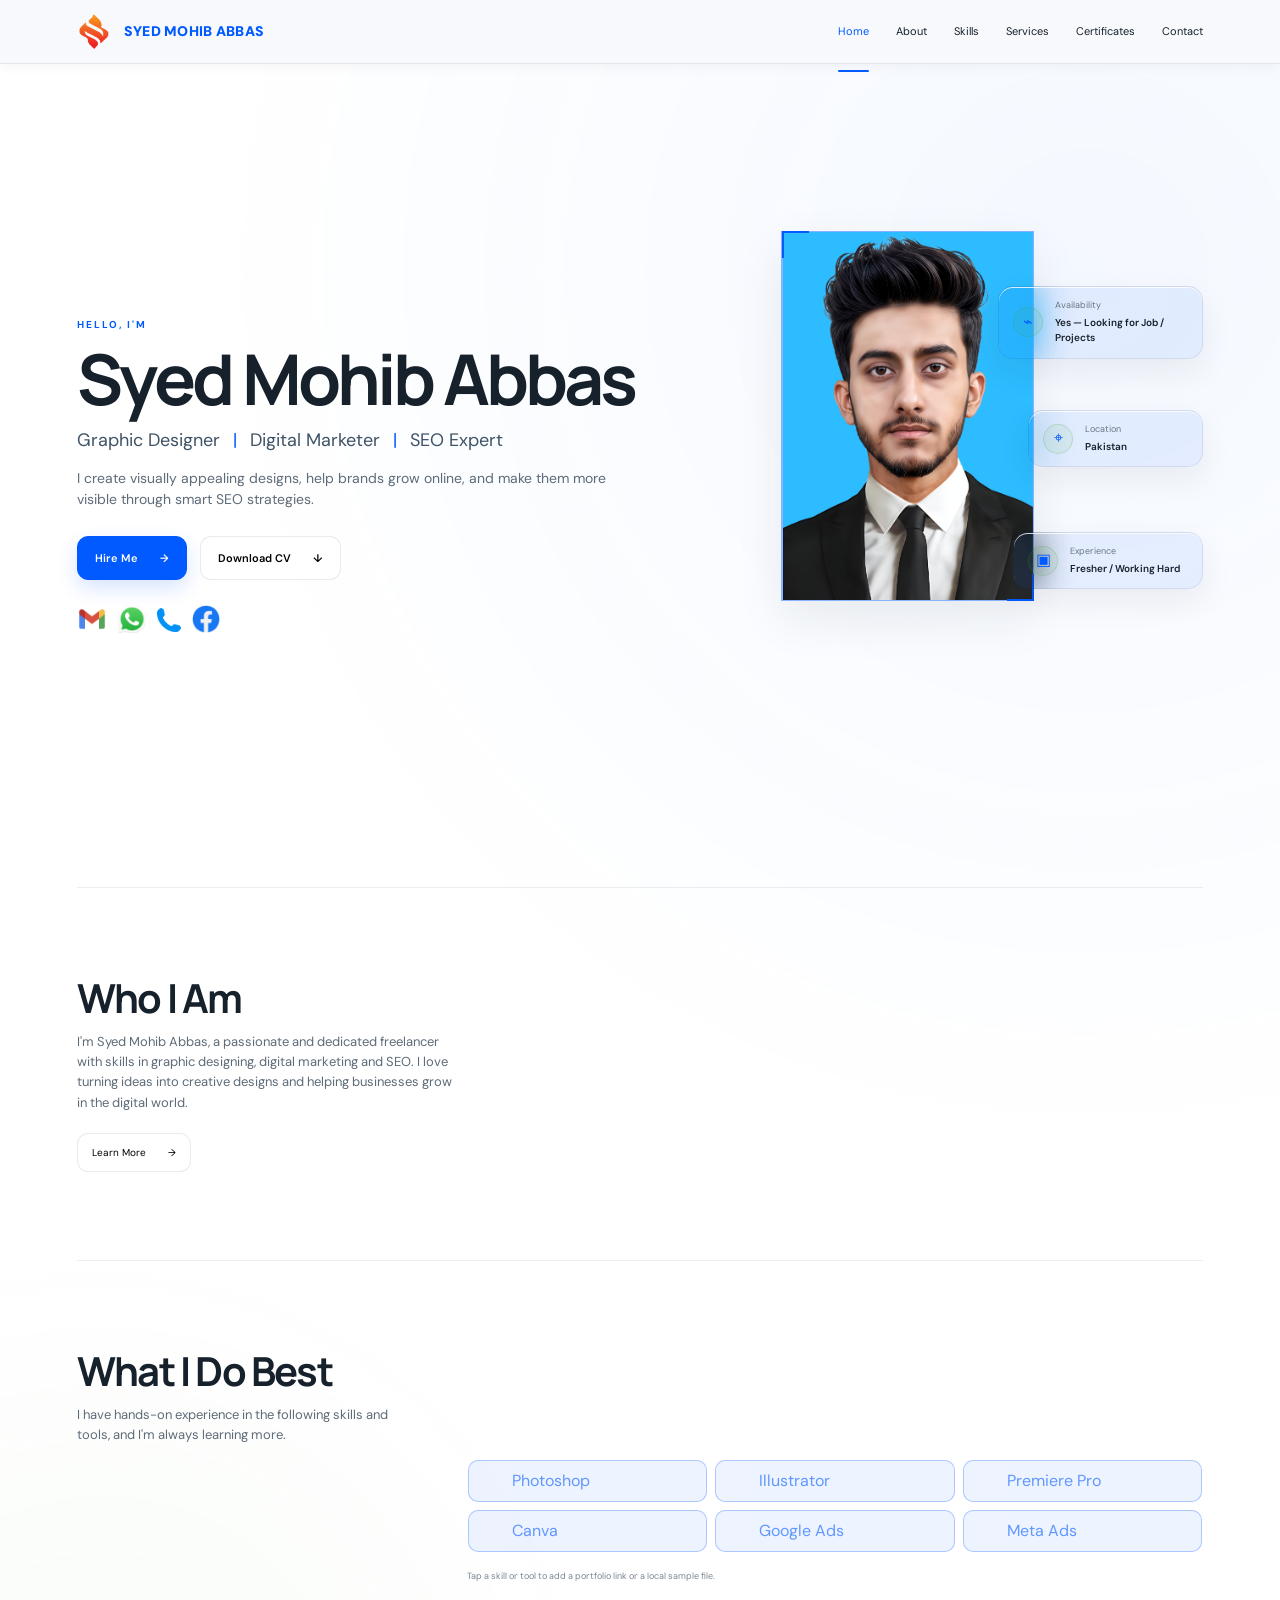
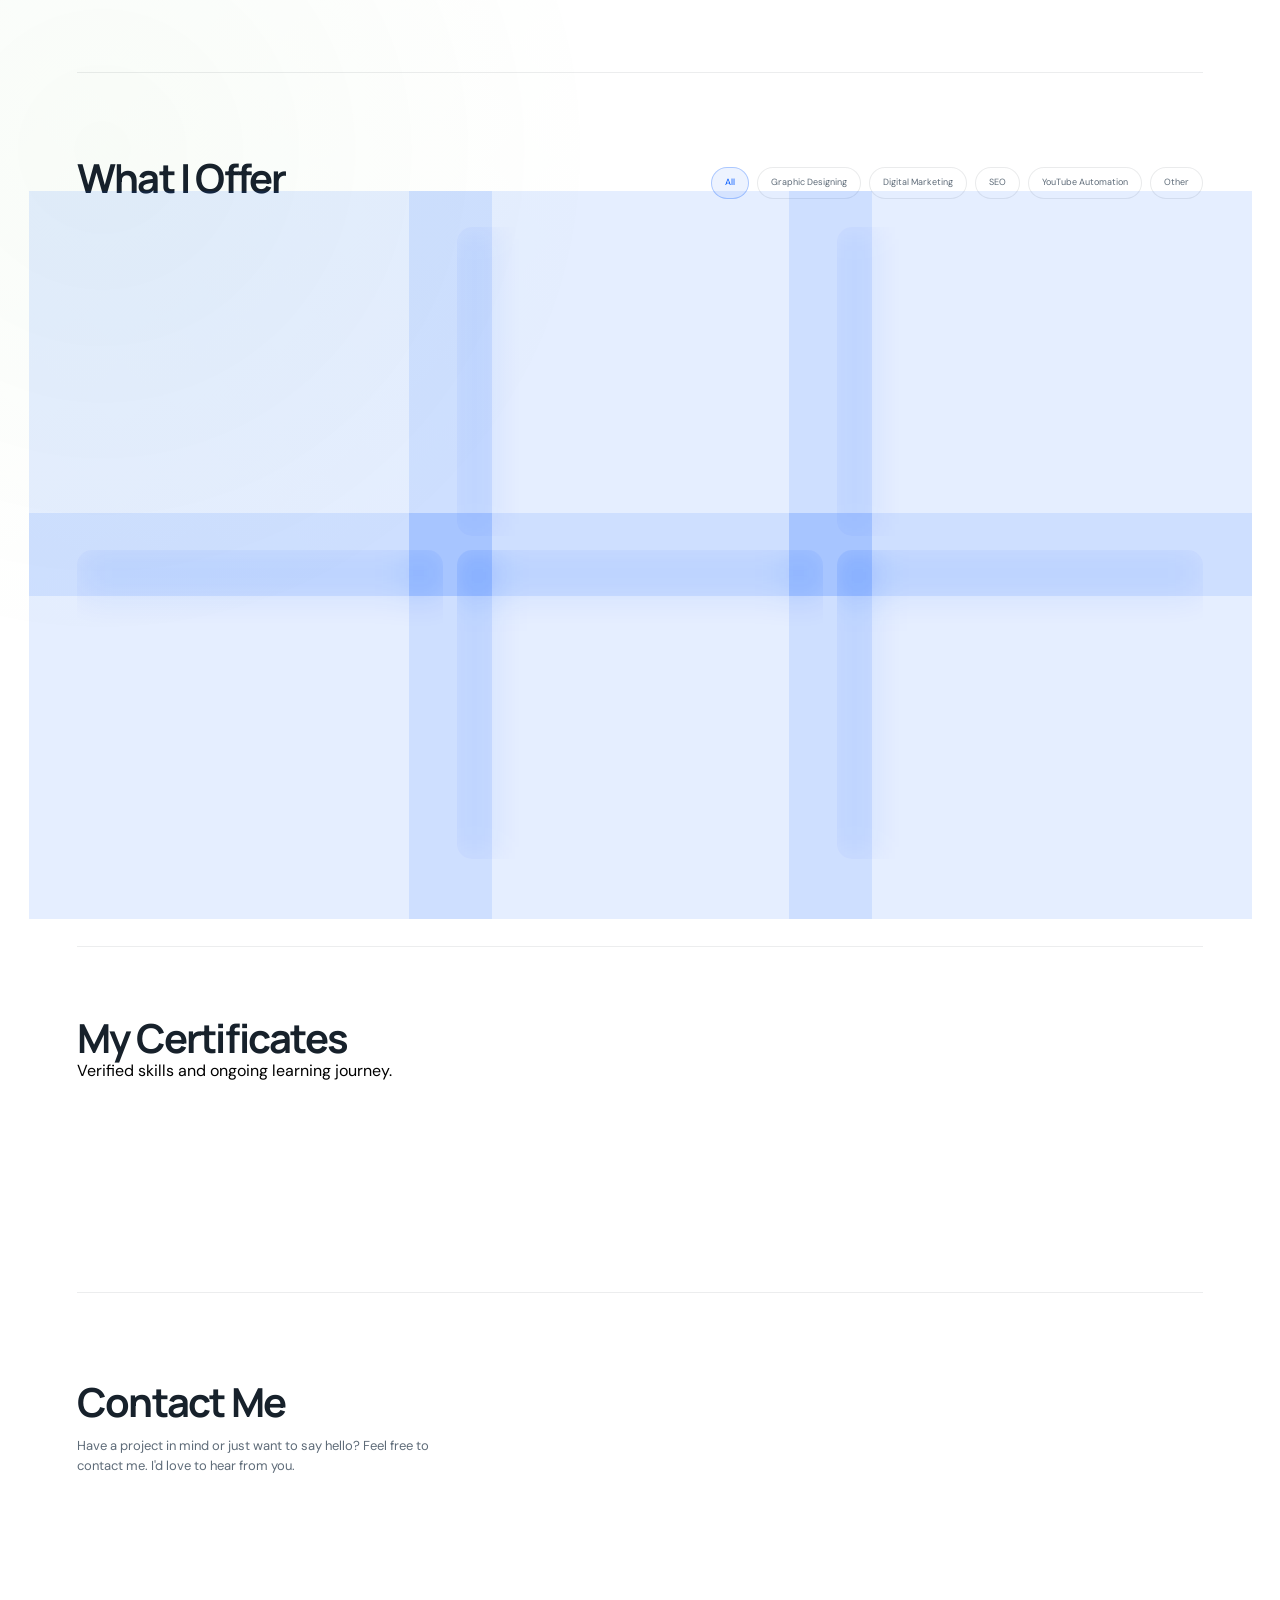
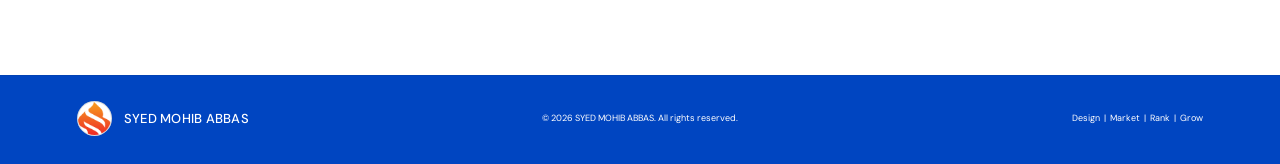
==== commit ea90bc46: "Refresh stylesheet for final navbar active state" ====
--- a/index.html
+++ b/index.html
@@ -20,7 +20,7 @@
   <link rel="preload" as="image" href="./canva.png.png">
   <link rel="preload" as="image" href="./google.png.png">
   <link rel="preload" as="image" href="./meta.png.png">
-  <link rel="stylesheet" href="./style.css?v=navhoverbold20261107">
+  <link rel="stylesheet" href="./style.css?v=navactive1000-20261107">
 
 </head>
 <body>
--- a/style.css
+++ b/style.css
@@ -4023,3 +4023,35 @@
 .site-header .nav-link:active::after {
   transform: scaleX(0) !important;
 }
+
+
+/* Final navbar state: maximum brand weight and a persistent active-section indicator. */
+.site-header .brand-name {
+  font-weight: 1000 !important;
+  color: #005AFF !important;
+}
+.site-header .nav-link {
+  color: #17212B !important;
+  opacity: 1 !important;
+  transition: color .22s ease, opacity .22s ease !important;
+}
+.site-header .nav-link:hover,
+.site-header .nav-link.active {
+  color: #005AFF !important;
+  opacity: 1 !important;
+}
+.site-header .nav-link::after {
+  left: 0 !important;
+  right: 0 !important;
+  bottom: -4px !important;
+  width: 100% !important;
+  height: 2px !important;
+  background: #005AFF !important;
+  transform: scaleX(0) !important;
+  transform-origin: center center !important;
+  transition: transform .32s cubic-bezier(.22,.75,.2,1) !important;
+}
+.site-header .nav-link:hover::after,
+.site-header .nav-link.active::after {
+  transform: scaleX(1) !important;
+}
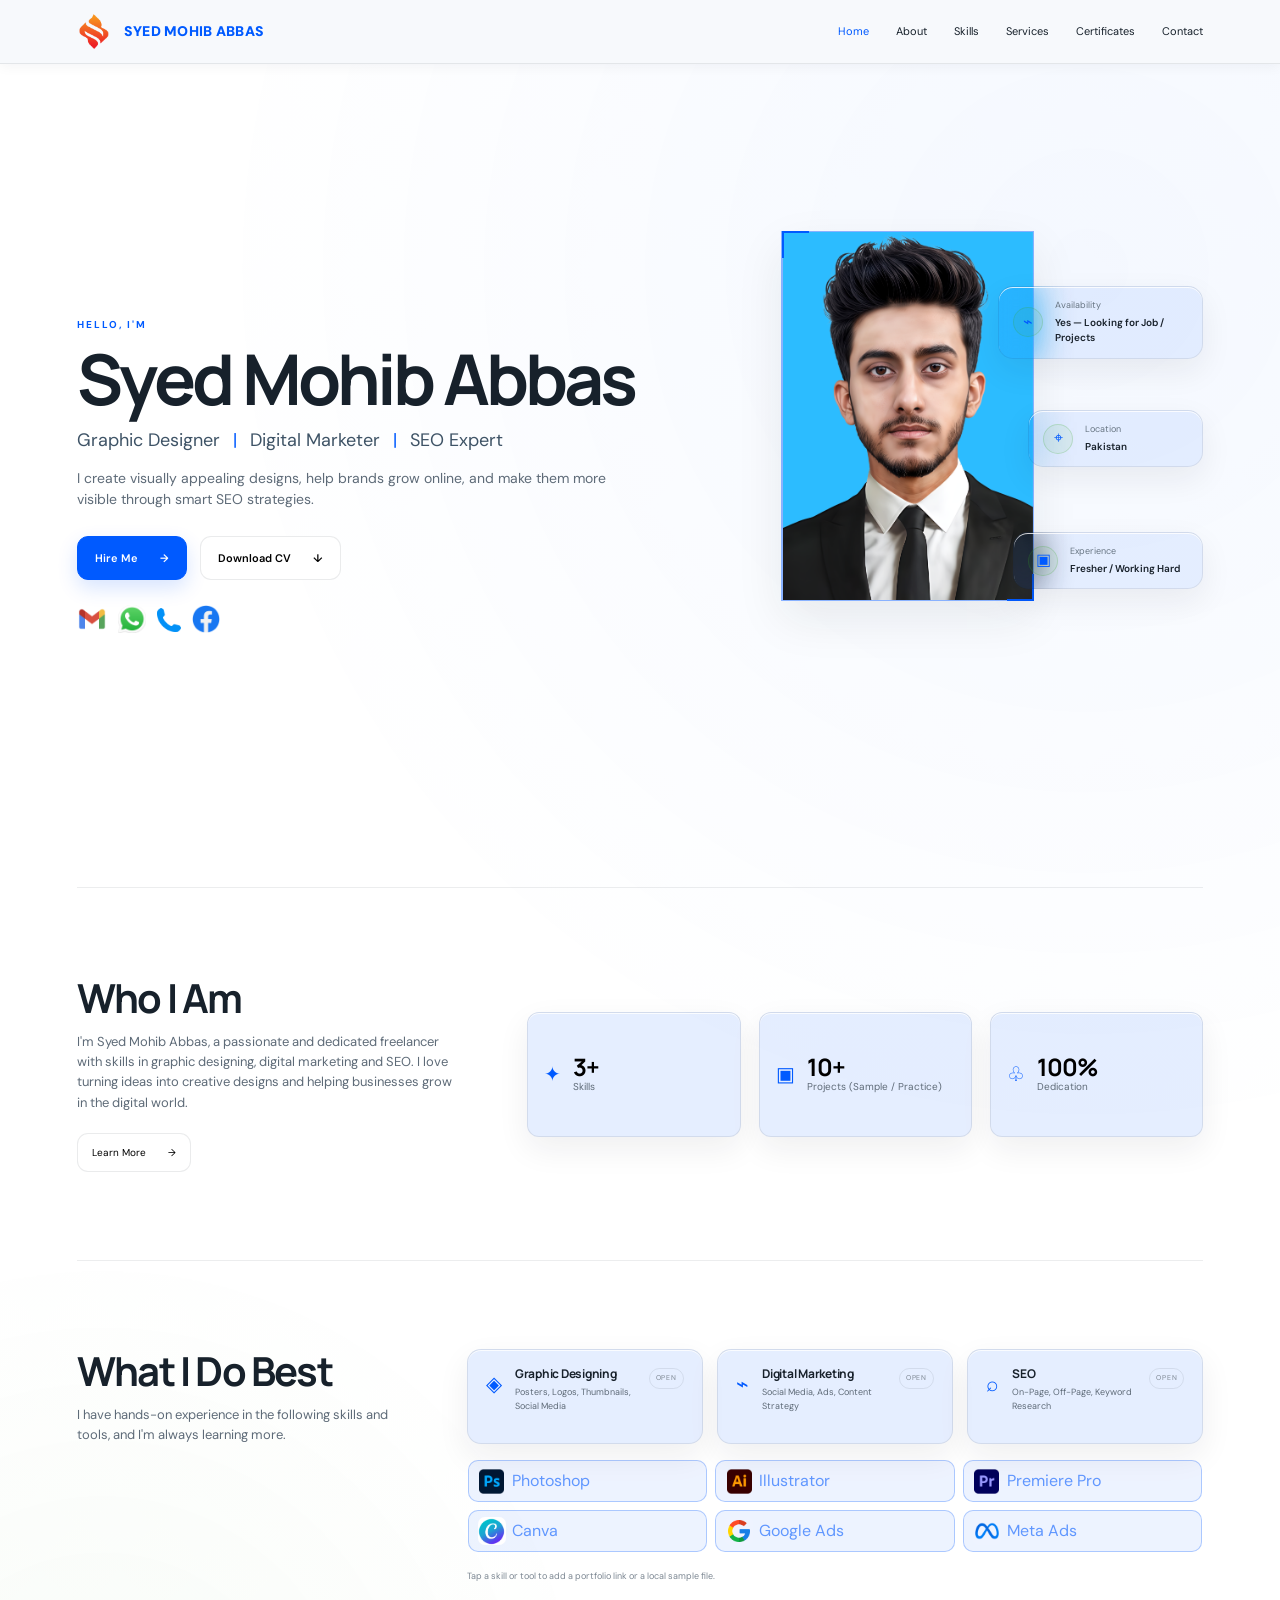
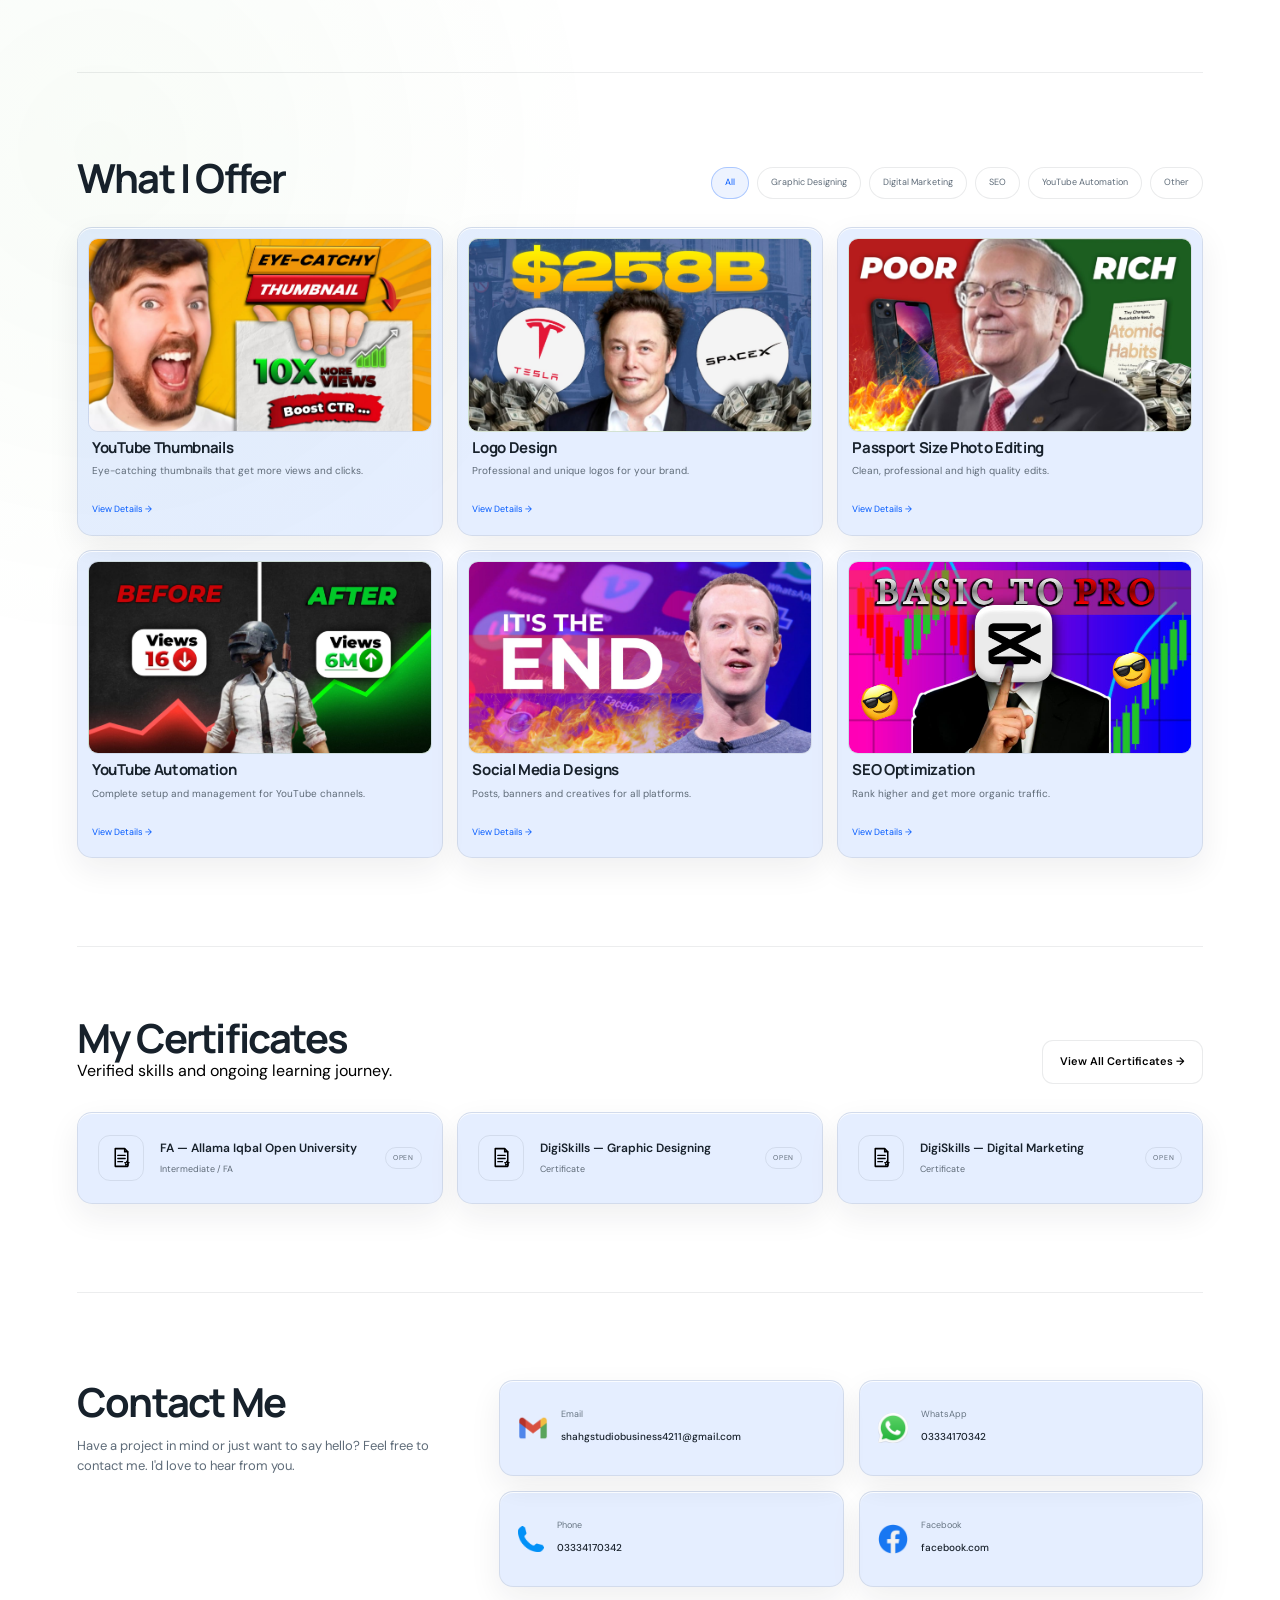
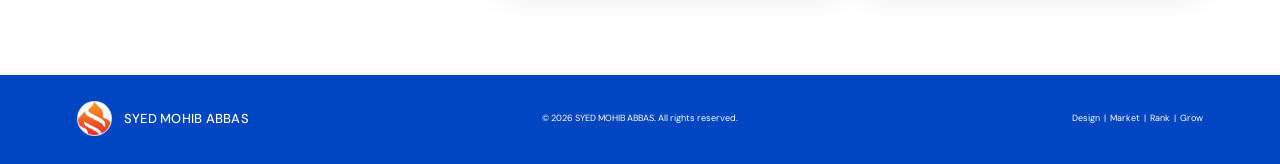
==== commit b2b0e585: "Wrap navbar labels and refresh stylesheet cache" ====
--- a/index.html
+++ b/index.html
@@ -20,7 +20,7 @@
   <link rel="preload" as="image" href="./canva.png.png">
   <link rel="preload" as="image" href="./google.png.png">
   <link rel="preload" as="image" href="./meta.png.png">
-  <link rel="stylesheet" href="./style.css?v=navactive1000-20261107">
+  <link rel="stylesheet" href="./style.css?v=navtextclick-20261107">
 
 </head>
 <body>
@@ -38,12 +38,12 @@
     </a>
 
     <nav class="nav" aria-label="Primary navigation">
-      <a class="nav-link active" href="#home">Home</a>
-      <a class="nav-link" href="#about">About</a>
-      <a class="nav-link" href="#skills">Skills</a>
-      <a class="nav-link" href="#services">Services</a>
-      <a class="nav-link" href="#certificates">Certificates</a>
-      <a class="nav-link" href="#contact">Contact</a>
+      <a class="nav-link active" href="#home"><span class="nav-label">Home</span></a>
+      <a class="nav-link" href="#about"><span class="nav-label">About</span></a>
+      <a class="nav-link" href="#skills"><span class="nav-label">Skills</span></a>
+      <a class="nav-link" href="#services"><span class="nav-label">Services</span></a>
+      <a class="nav-link" href="#certificates"><span class="nav-label">Certificates</span></a>
+      <a class="nav-link" href="#contact"><span class="nav-label">Contact</span></a>
     </nav>
 
     
--- a/style.css
+++ b/style.css
@@ -4055,3 +4055,42 @@
 .site-header .nav-link.active::after {
   transform: scaleX(1) !important;
 }
+
+
+/* Navbar interaction: animate only the label, never the underline. */
+.site-header .nav-link {
+  transform: none !important;
+  transition: color .22s ease, opacity .22s ease !important;
+  -webkit-tap-highlight-color: transparent;
+}
+.site-header .nav-link .nav-label {
+  display: inline-block;
+  transform: scale(1);
+  transition: transform .18s cubic-bezier(.22,.75,.2,1) !important;
+}
+.site-header .nav-link:active,
+.site-header .nav-link.pressed {
+  transform: none !important;
+}
+.site-header .nav-link:active .nav-label,
+.site-header .nav-link.pressed .nav-label {
+  transform: scale(.94) !important;
+}
+/* Hover may show the line, but selecting a section hides it even while hovered. */
+.site-header .nav-link::after {
+  bottom: -4px !important;
+  transform: scaleX(0) !important;
+  transition: transform .32s cubic-bezier(.22,.75,.2,1) !important;
+}
+.site-header .nav-link:not(.active):hover::after {
+  transform: scaleX(1) !important;
+}
+.site-header .nav-link.active::after,
+.site-header .nav-link:active::after,
+.site-header .nav-link.pressed::after {
+  transform: scaleX(0) !important;
+}
+.site-header .nav-link.active,
+.site-header .nav-link.active:hover {
+  color: #005AFF !important;
+}
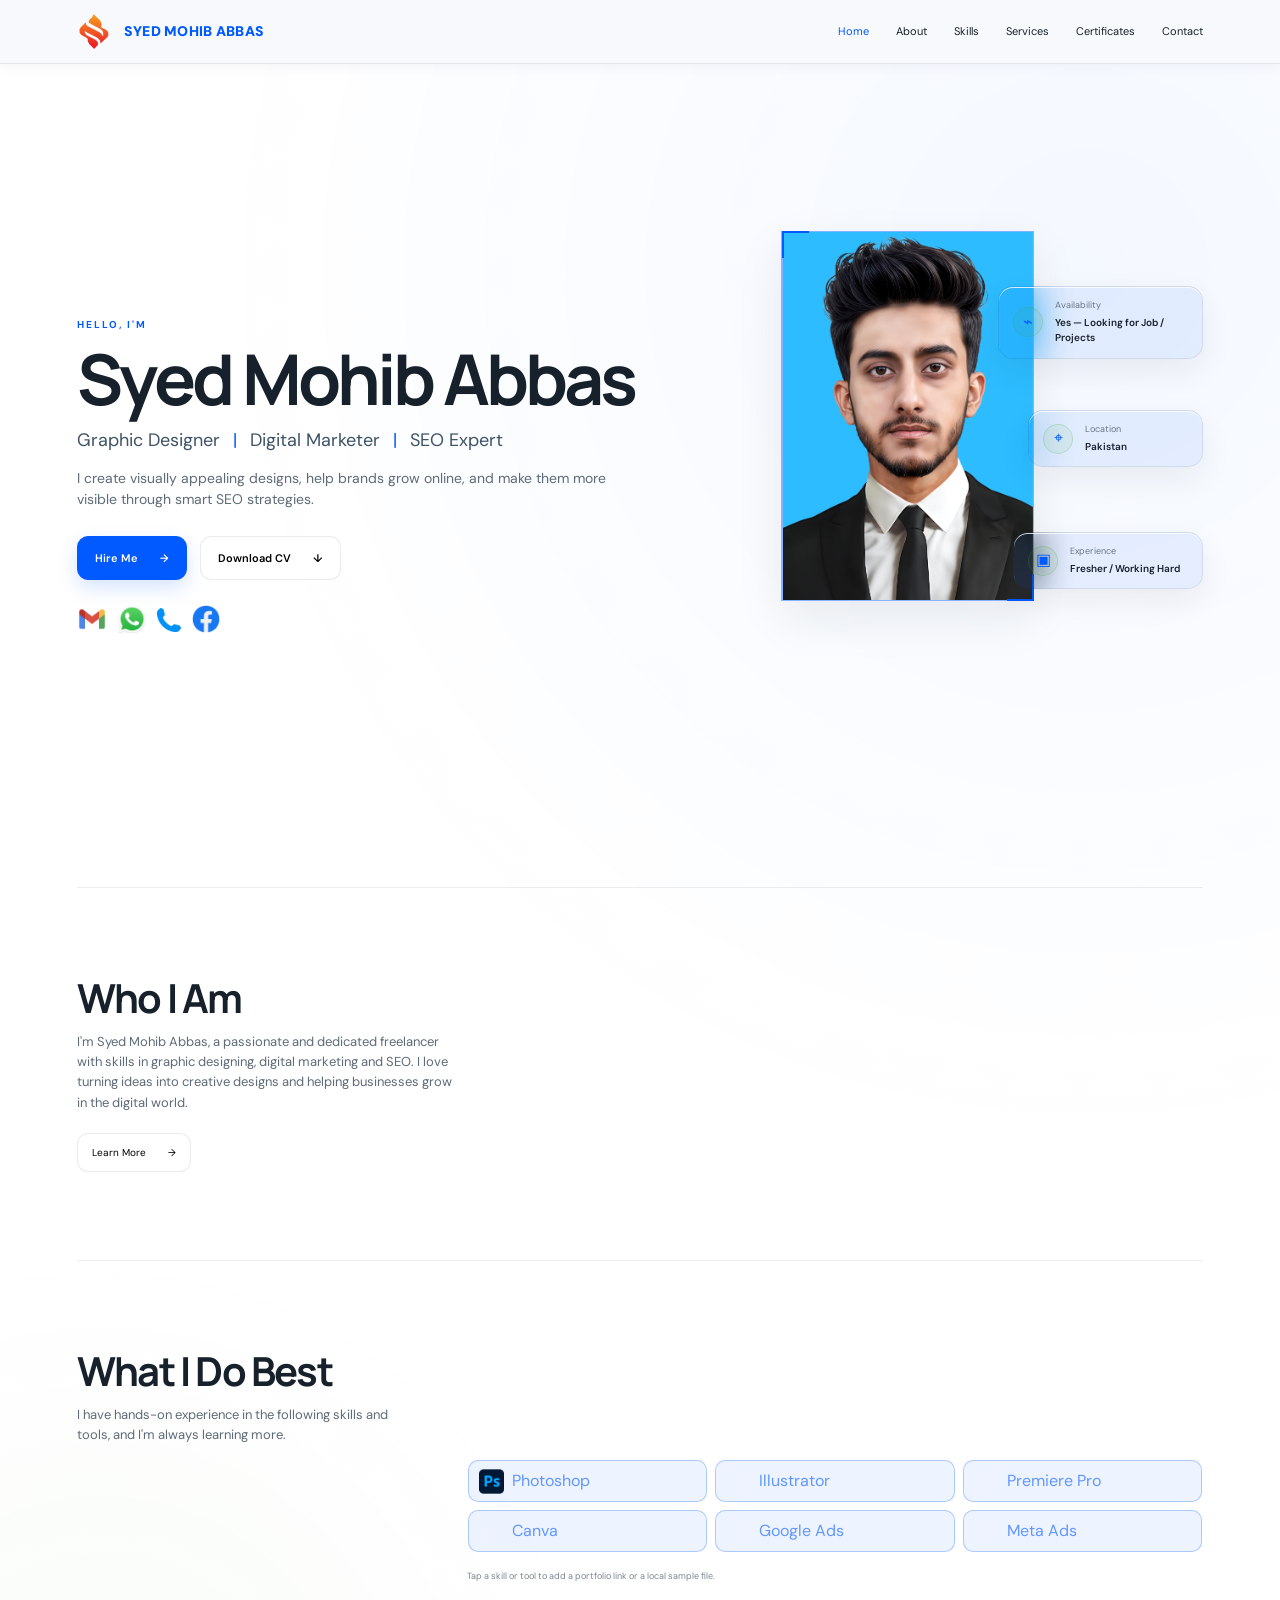
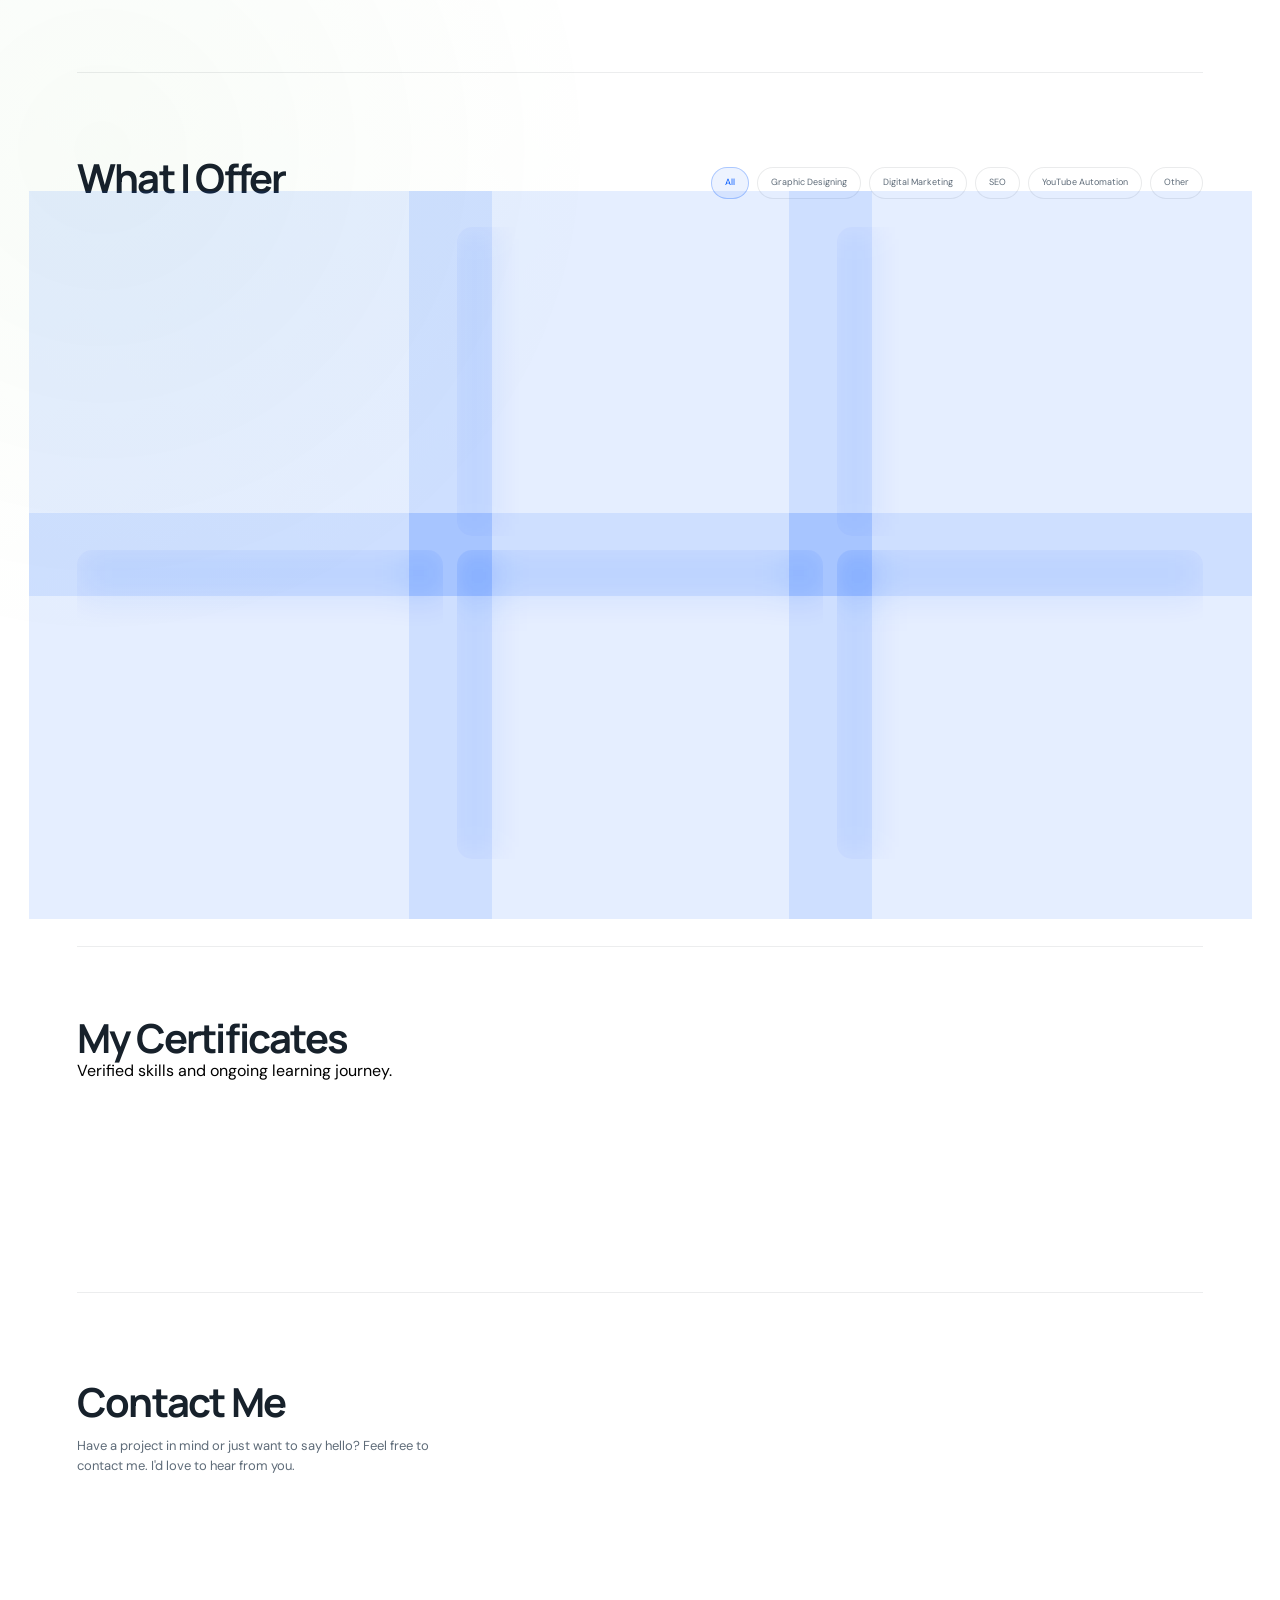
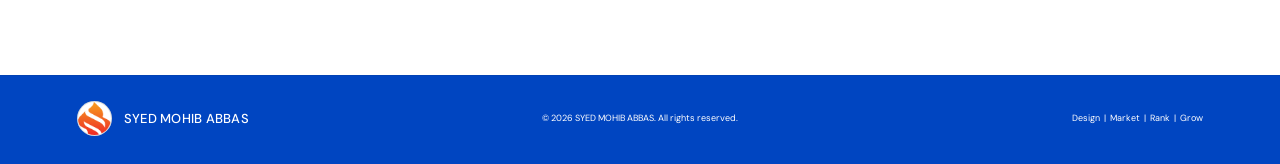
==== commit 21fa2816: "Refresh navbar interaction script cache" ====
--- a/index.html
+++ b/index.html
@@ -392,6 +392,6 @@
       <div class="modal-actions"><a class="btn btn-primary" id="fileOpenExternal" href="#" target="_blank" rel="noopener">Open original ↗</a></div>
     </div>
   </div>
-  <script src="./script.js?v=20261028-rocket-constant-speed-airy"></script>
+  <script src="./script.js?v=navtextclick-20261107"></script>
 </body>
 </html>
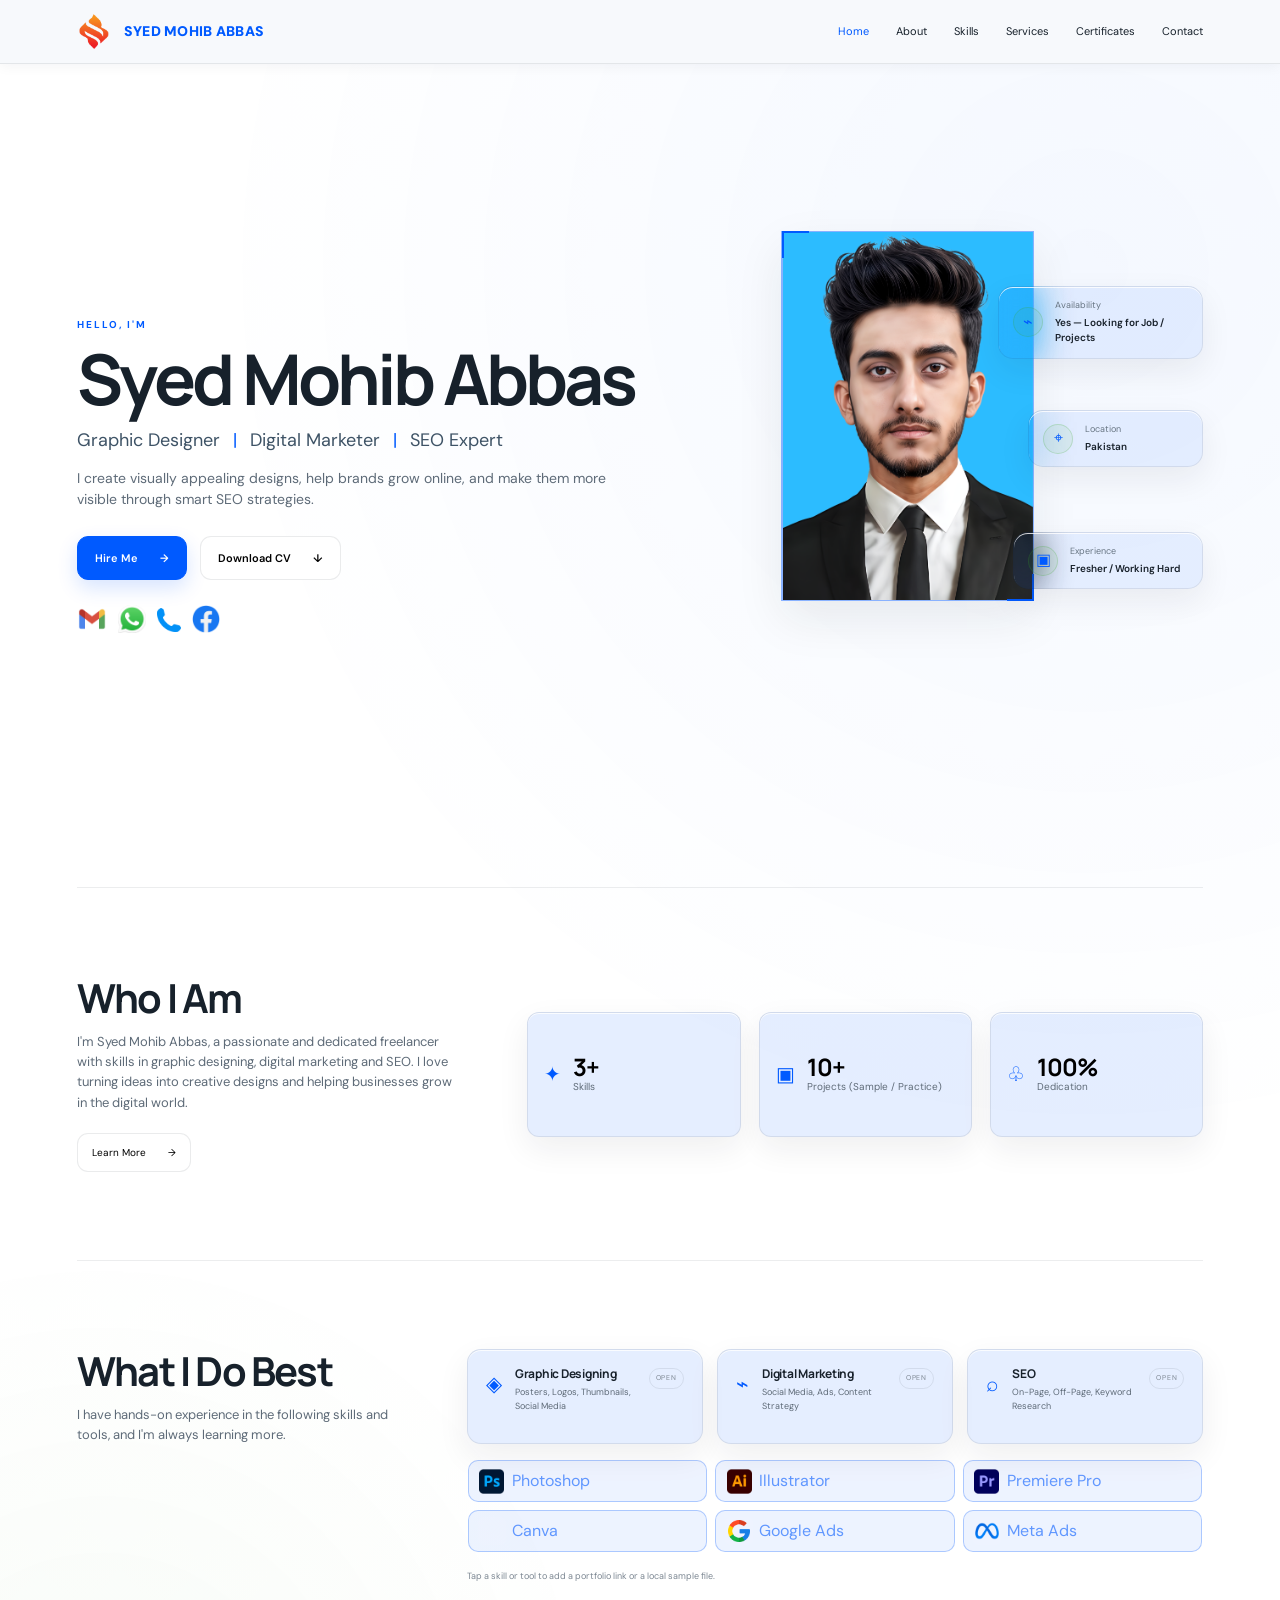
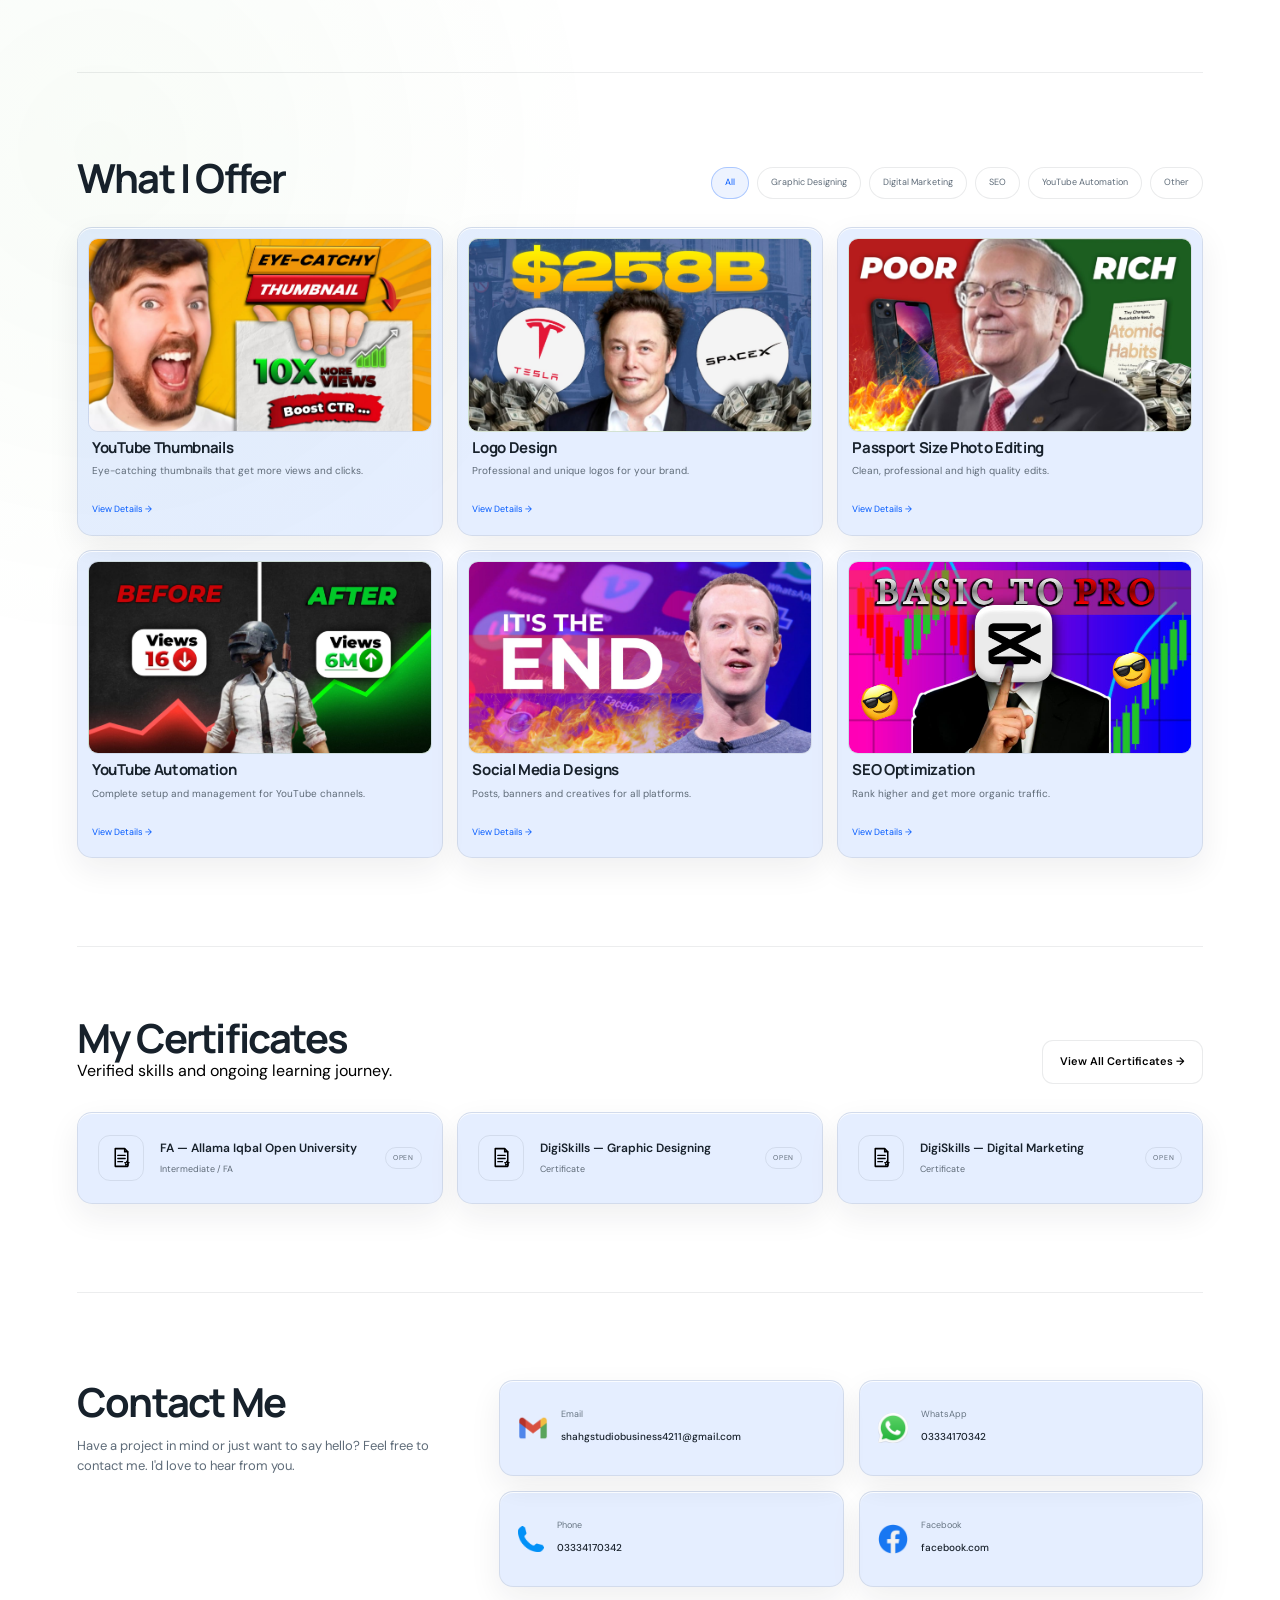
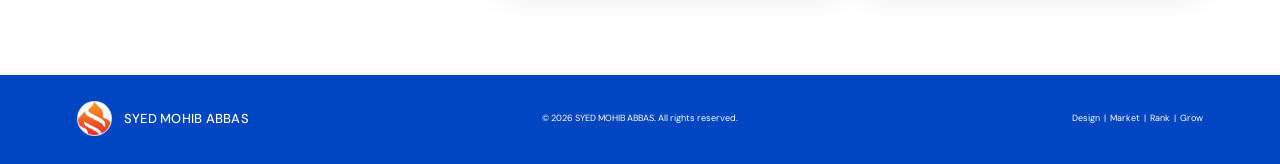
==== commit 75af8e37: "Refresh navbar underline stylesheet cache" ====
--- a/index.html
+++ b/index.html
@@ -20,7 +20,7 @@
   <link rel="preload" as="image" href="./canva.png.png">
   <link rel="preload" as="image" href="./google.png.png">
   <link rel="preload" as="image" href="./meta.png.png">
-  <link rel="stylesheet" href="./style.css?v=navtextclick-20261107">
+  <link rel="stylesheet" href="./style.css?v=navunderline-textlevel-20261107">
 
 </head>
 <body>
--- a/style.css
+++ b/style.css
@@ -4078,7 +4078,7 @@
 }
 /* Hover may show the line, but selecting a section hides it even while hovered. */
 .site-header .nav-link::after {
-  bottom: -4px !important;
+  bottom: 23px !important;
   transform: scaleX(0) !important;
   transition: transform .32s cubic-bezier(.22,.75,.2,1) !important;
 }
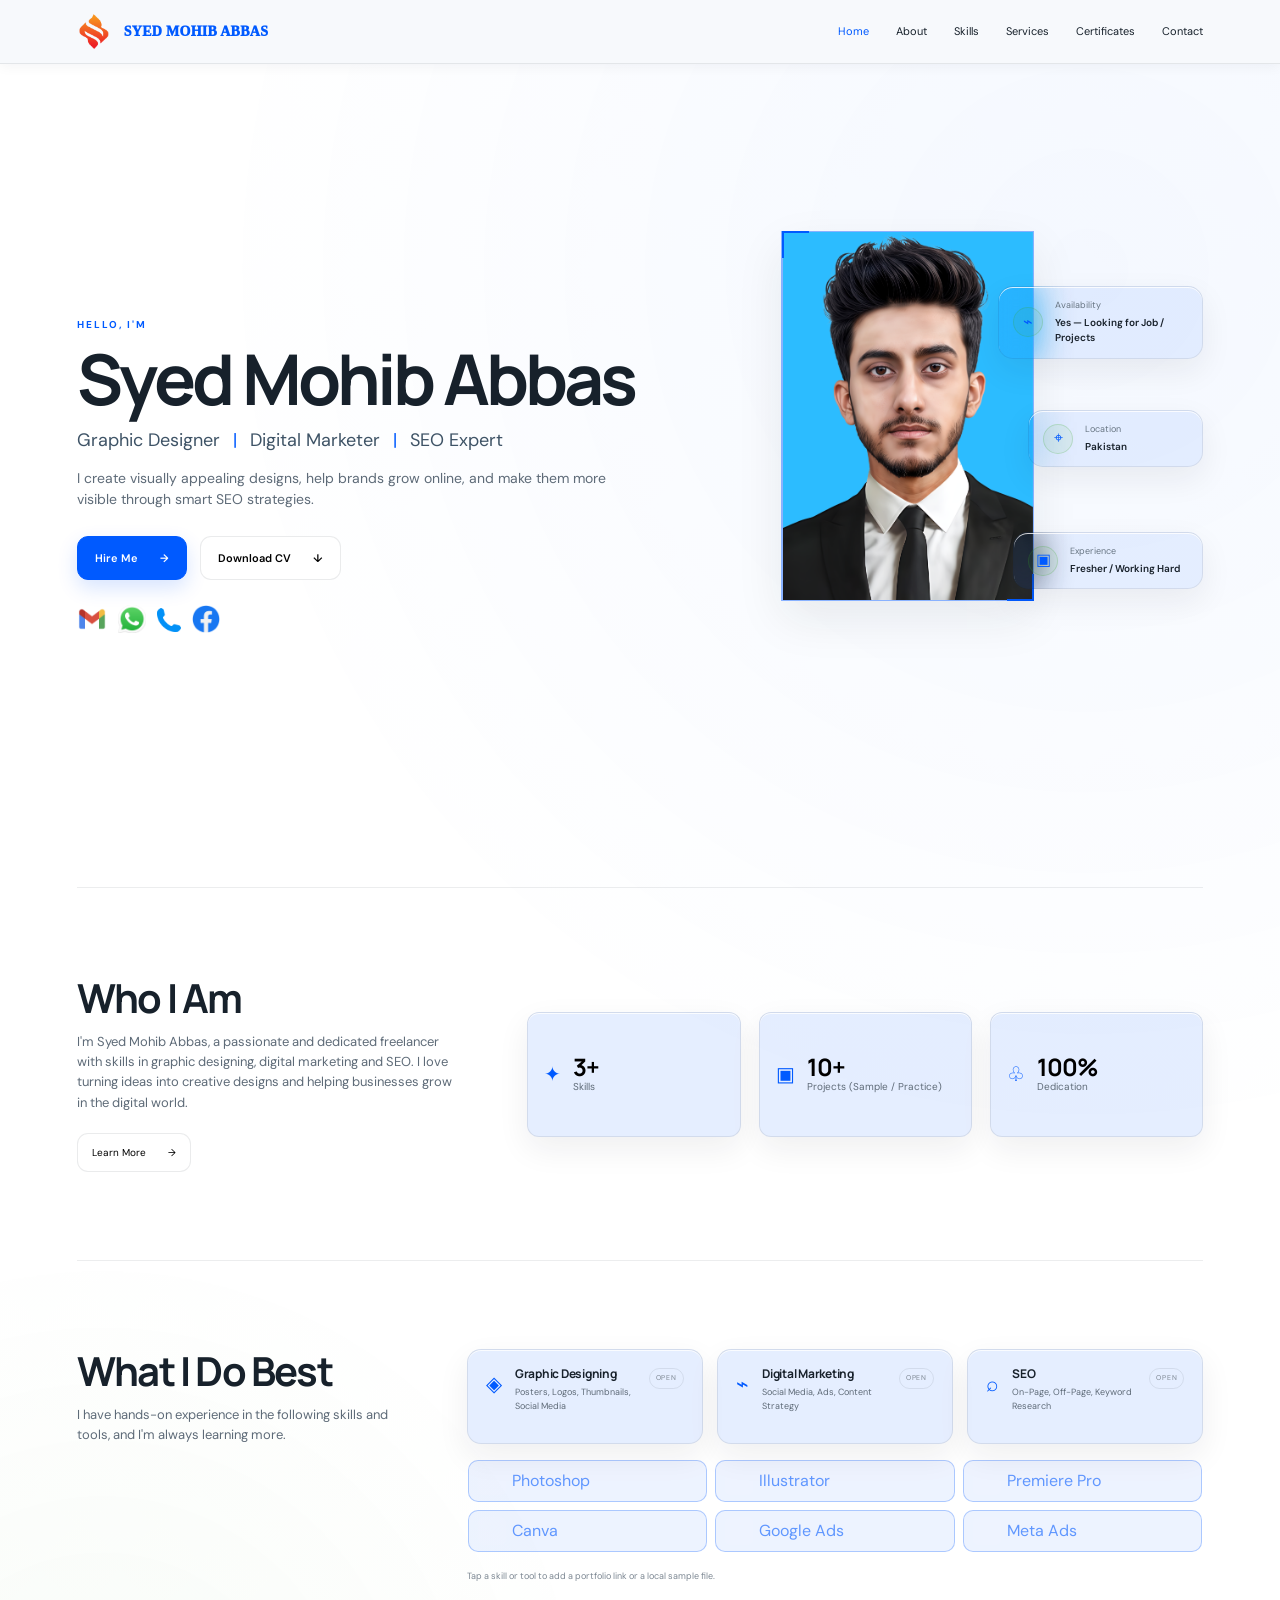
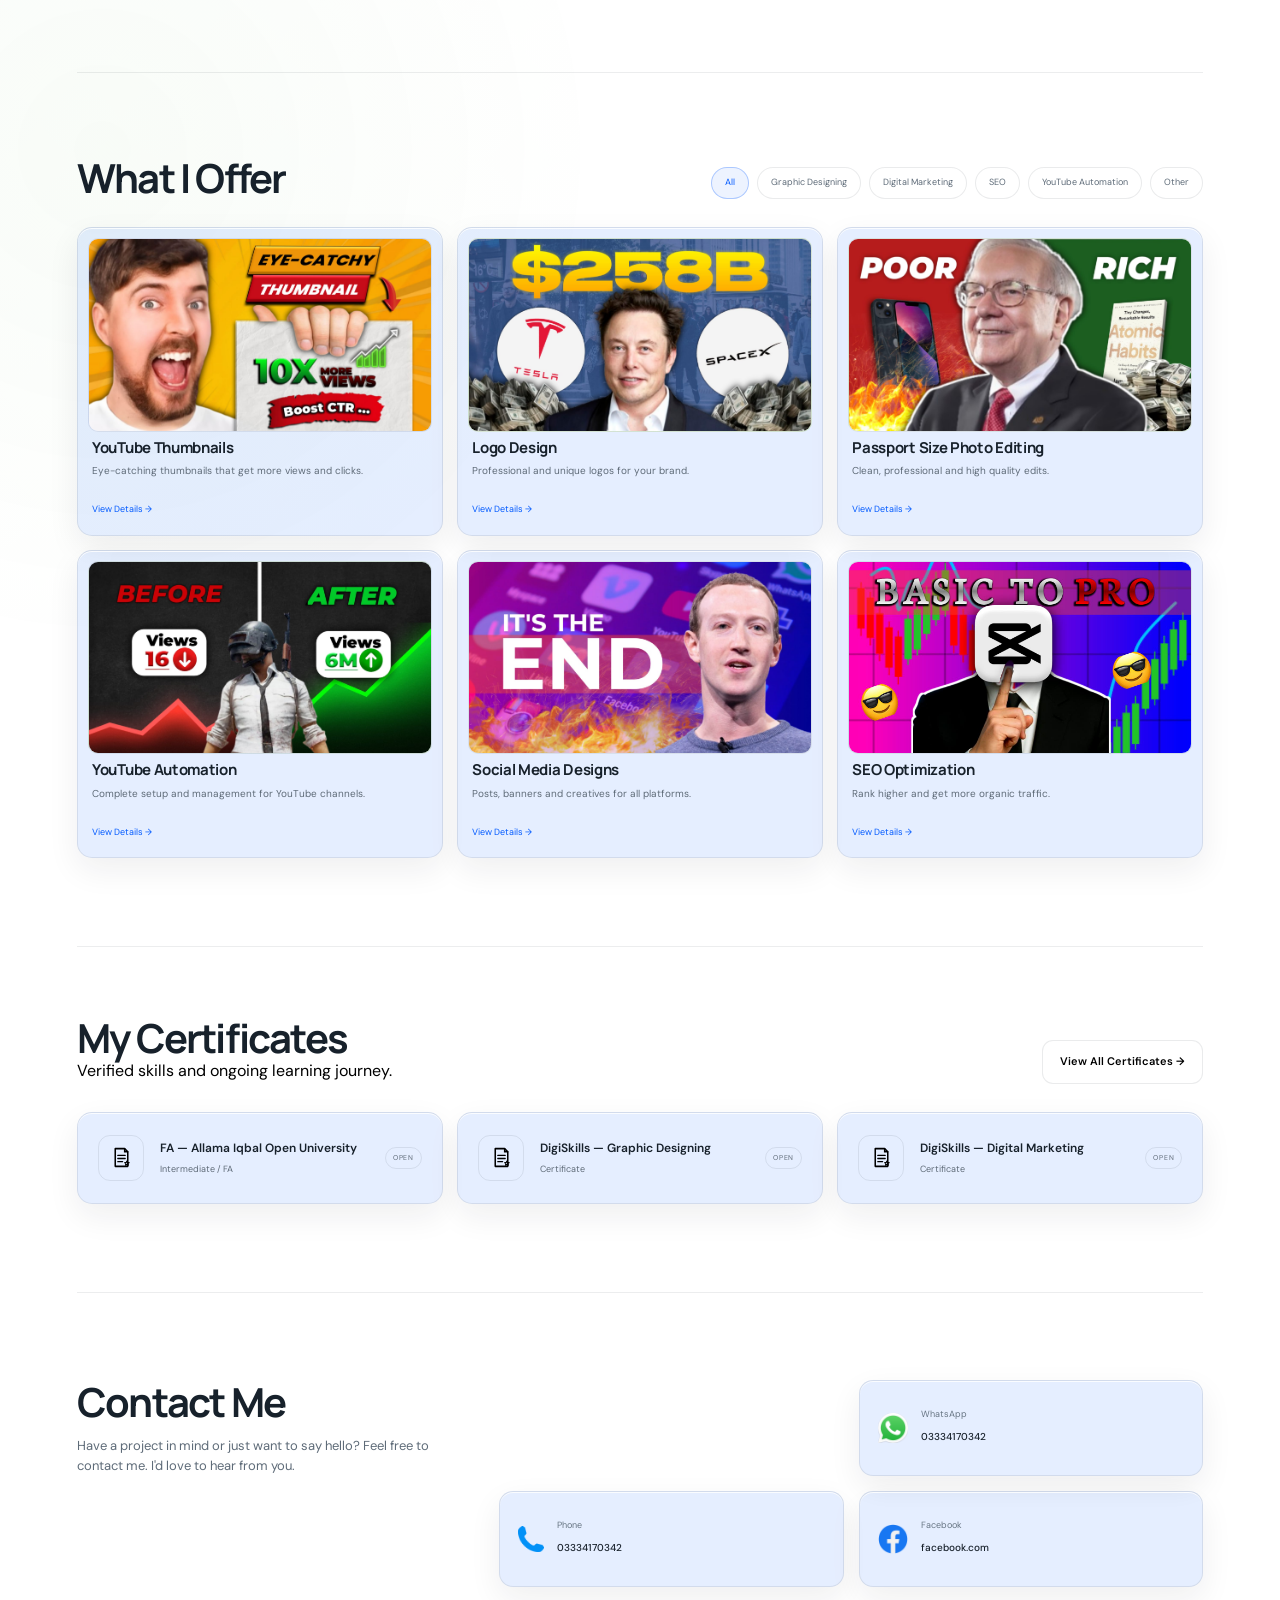
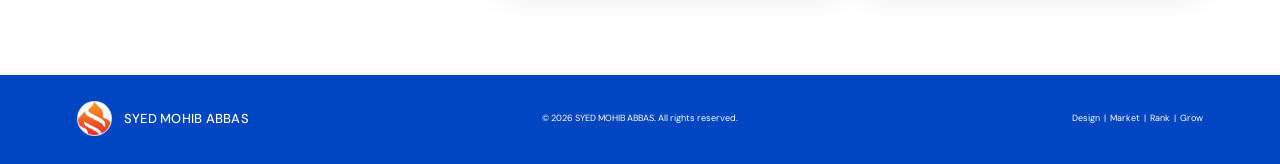
==== commit 2c211874: "Refresh navbar serif stylesheet cache" ====
--- a/index.html
+++ b/index.html
@@ -20,7 +20,7 @@
   <link rel="preload" as="image" href="./canva.png.png">
   <link rel="preload" as="image" href="./google.png.png">
   <link rel="preload" as="image" href="./meta.png.png">
-  <link rel="stylesheet" href="./style.css?v=navunderline-textlevel-20261107">
+  <link rel="stylesheet" href="./style.css?v=navbar-serif-20261107">
 
 </head>
 <body>
--- a/style.css
+++ b/style.css
@@ -4094,3 +4094,9 @@
 .site-header .nav-link.active:hover {
   color: #005AFF !important;
 }
+
+
+/* Navbar brand name: use a refined serif typeface, keeping its existing size and color. */
+.site-header .brand-name {
+  font-family: Georgia, "Times New Roman", serif !important;
+}
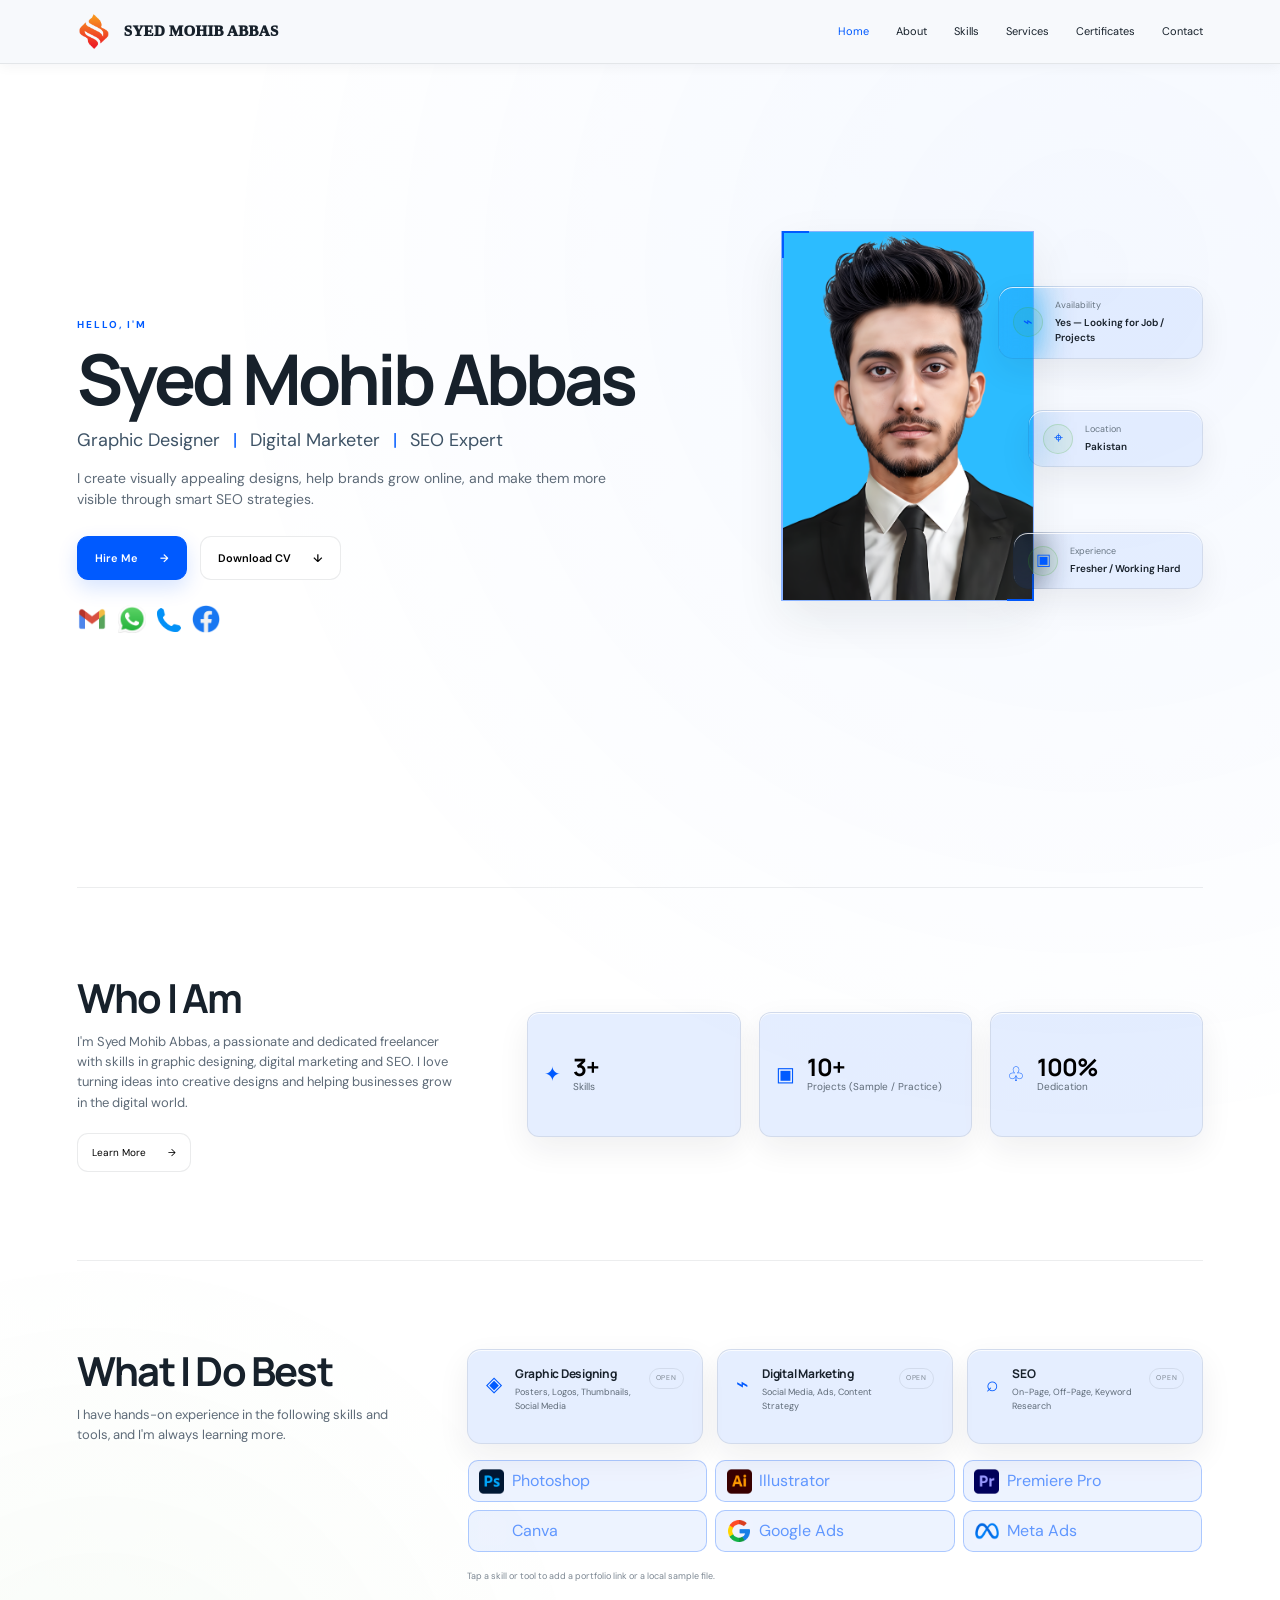
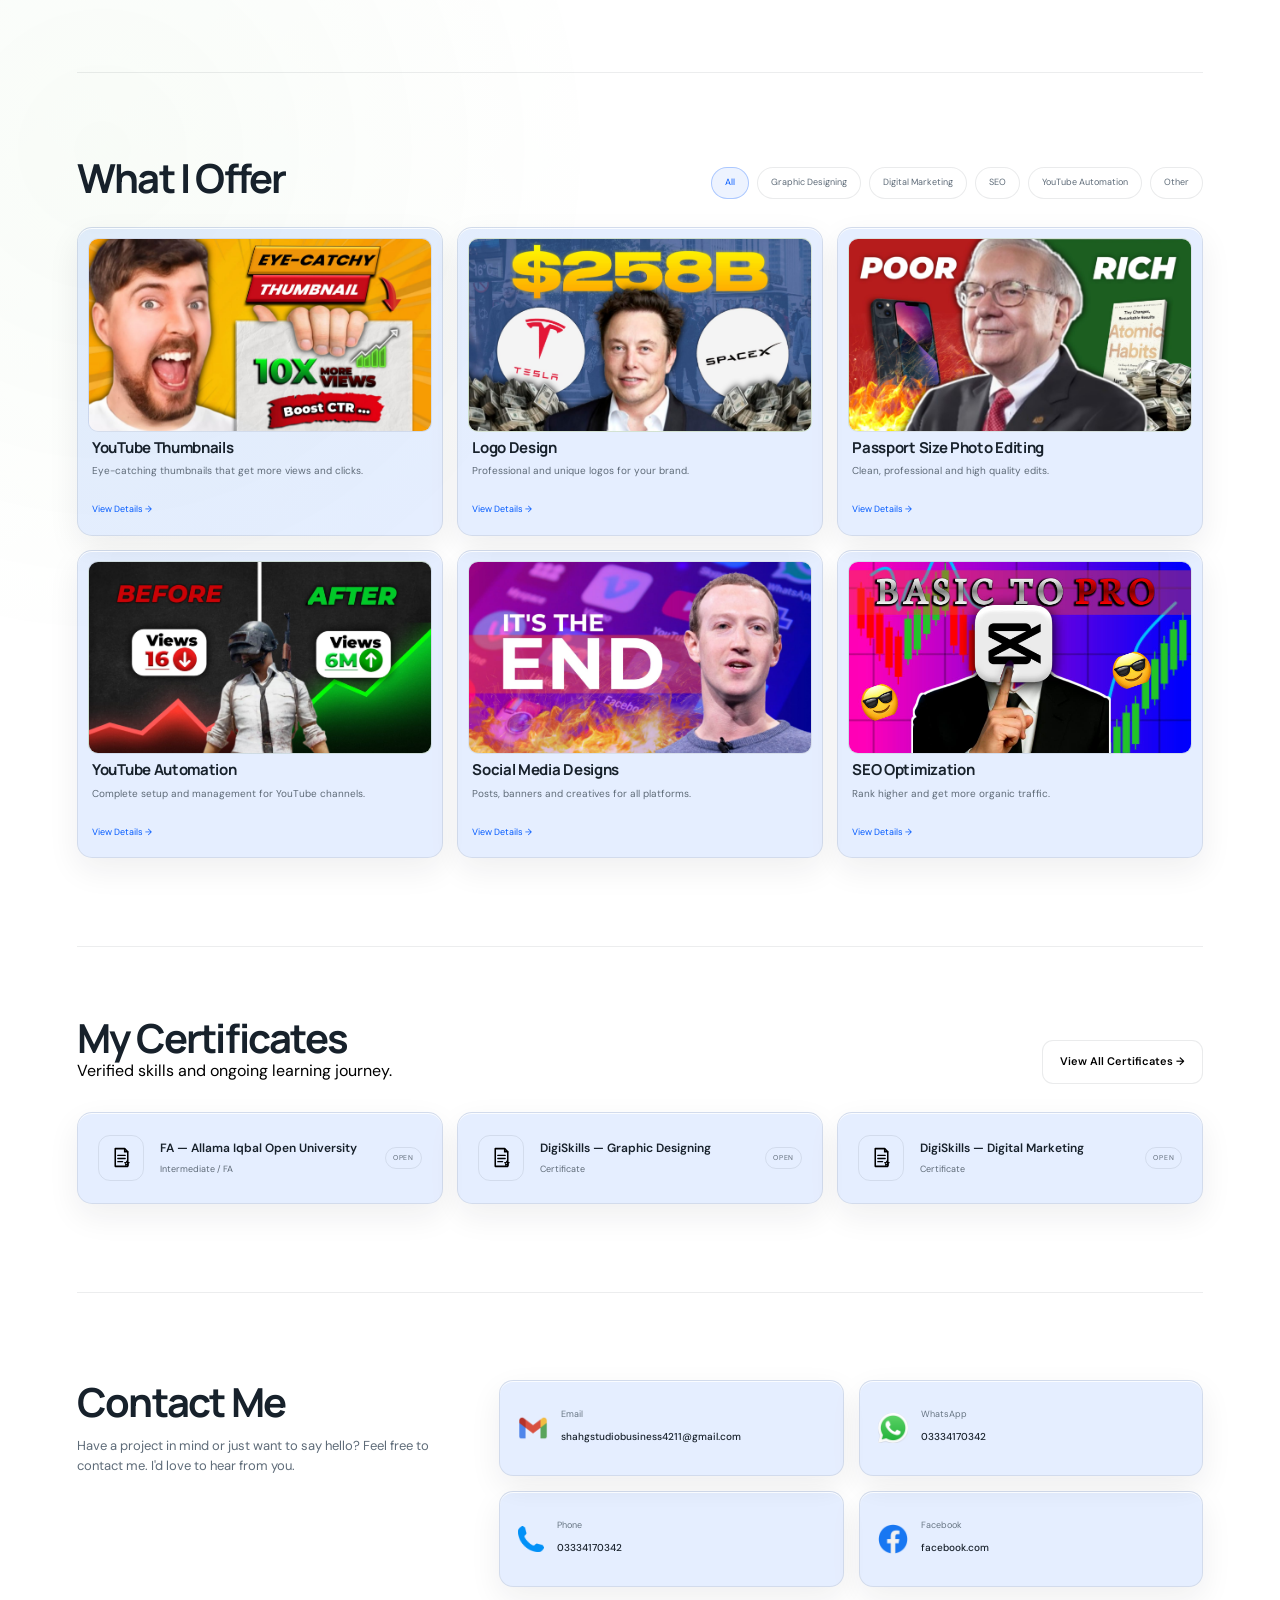
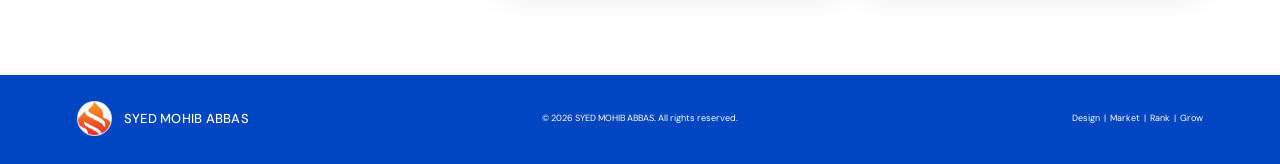
==== commit 8f847445: "Refresh navbar brand stylesheet cache" ====
--- a/index.html
+++ b/index.html
@@ -20,7 +20,7 @@
   <link rel="preload" as="image" href="./canva.png.png">
   <link rel="preload" as="image" href="./google.png.png">
   <link rel="preload" as="image" href="./meta.png.png">
-  <link rel="stylesheet" href="./style.css?v=navbar-serif-20261107">
+  <link rel="stylesheet" href="./style.css?v=navbar-serif-size-color-20261107">
 
 </head>
 <body>
--- a/style.css
+++ b/style.css
@@ -4100,3 +4100,10 @@
 .site-header .brand-name {
   font-family: Georgia, "Times New Roman", serif !important;
 }
+
+
+/* Navbar brand refinement: slightly larger serif text in charcoal. */
+.site-header .brand-name {
+  font-size: 15px !important;
+  color: #17212B !important;
+}
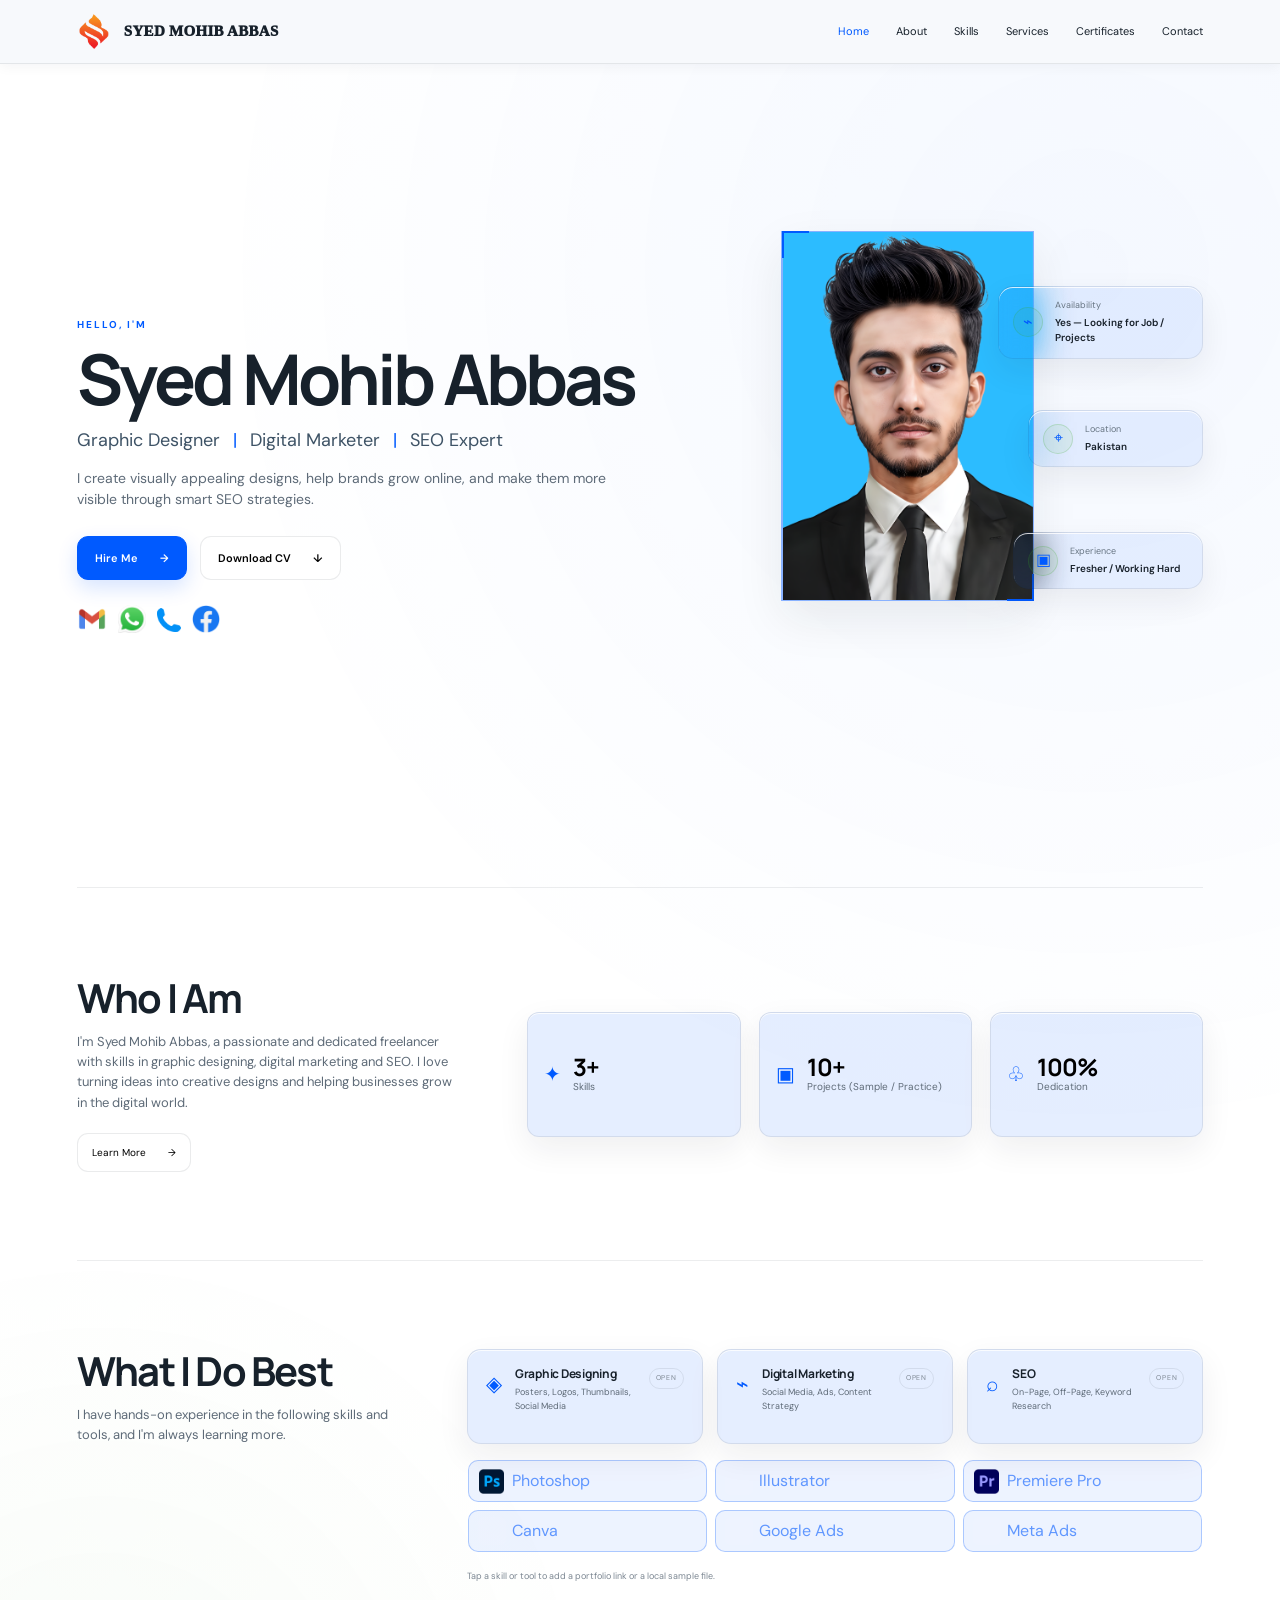
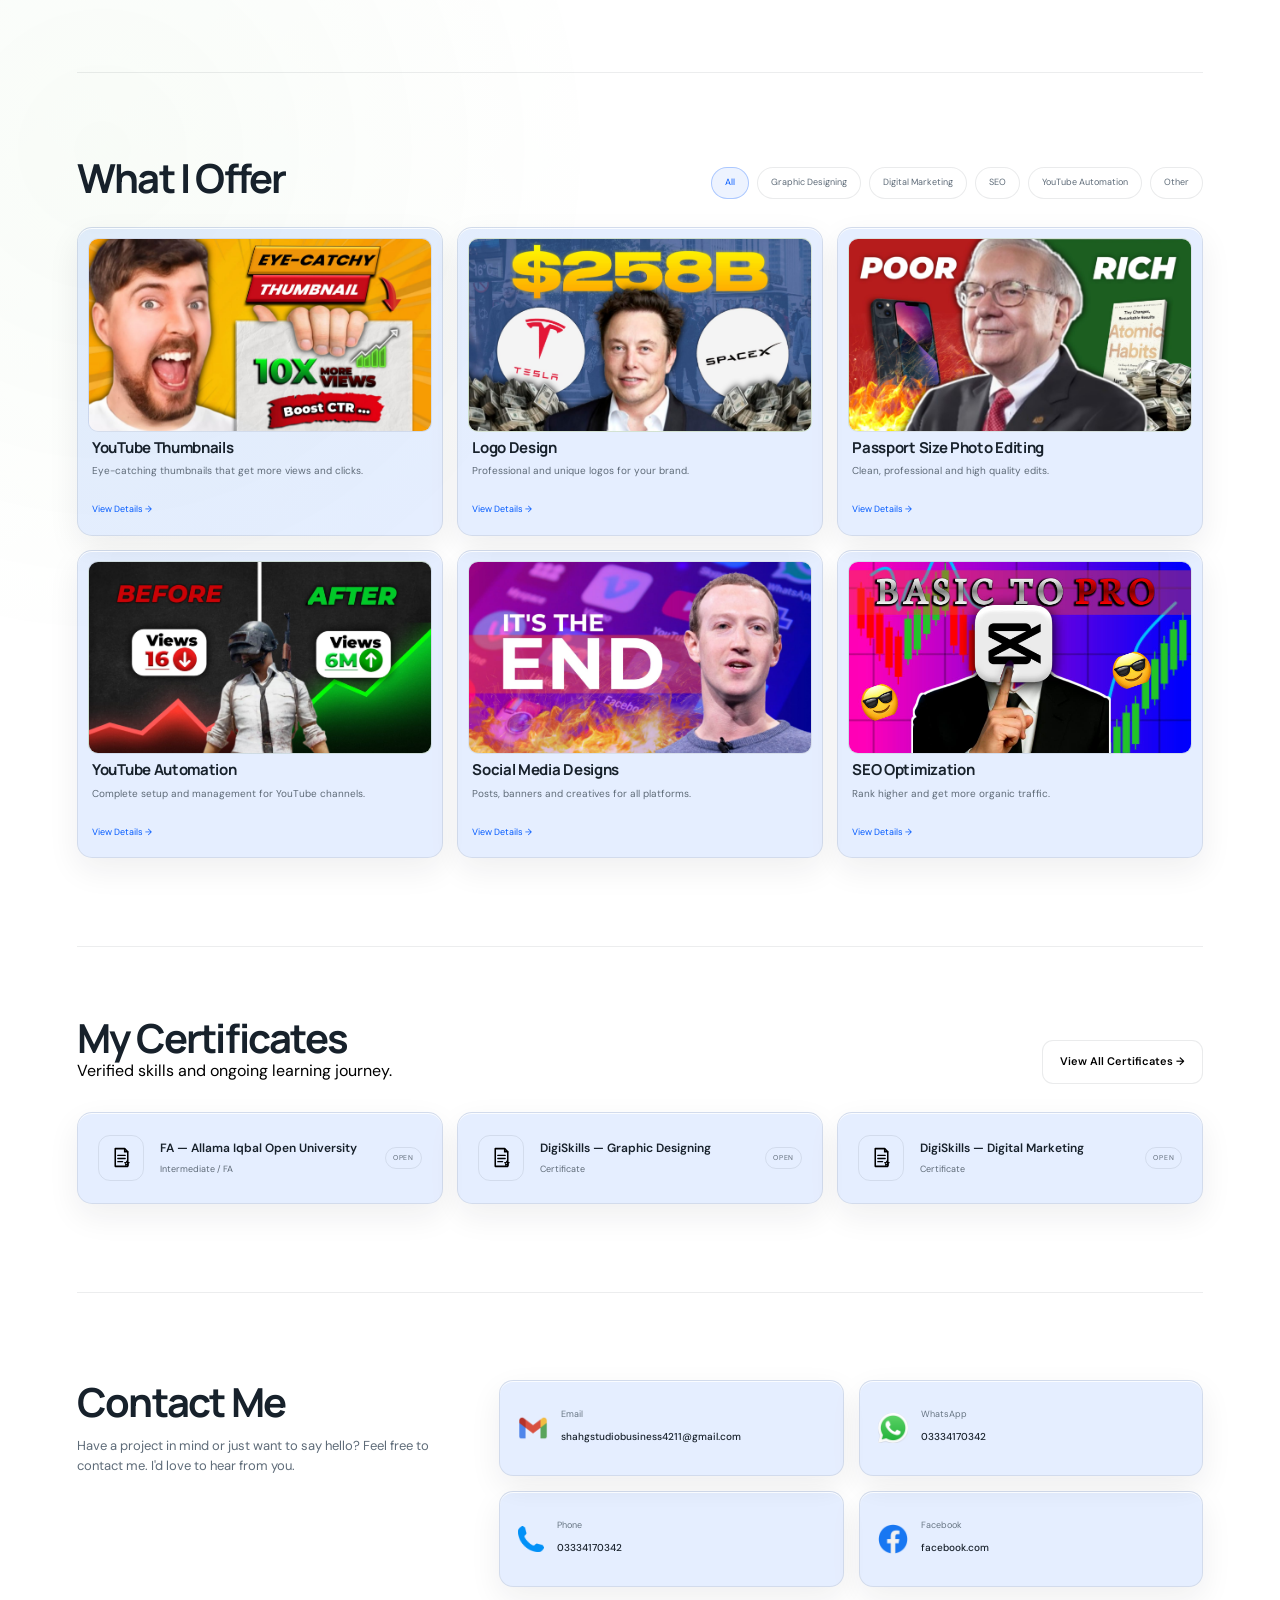
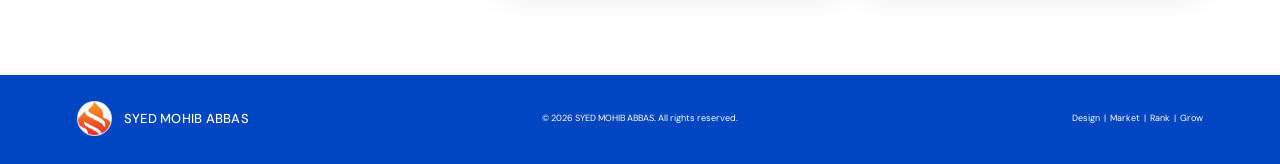
==== commit 250d5952: "Refresh mobile navbar stylesheet cache" ====
--- a/index.html
+++ b/index.html
@@ -20,7 +20,7 @@
   <link rel="preload" as="image" href="./canva.png.png">
   <link rel="preload" as="image" href="./google.png.png">
   <link rel="preload" as="image" href="./meta.png.png">
-  <link rel="stylesheet" href="./style.css?v=navbar-serif-size-color-20261107">
+  <link rel="stylesheet" href="./style.css?v=mobile-brand-13px-20261107">
 
 </head>
 <body>
--- a/style.css
+++ b/style.css
@@ -4107,3 +4107,11 @@
   font-size: 15px !important;
   color: #17212B !important;
 }
+
+
+/* Mobile navbar brand: return to the original 13px size. */
+@media (max-width: 760px) {
+  .site-header .brand-name {
+    font-size: 13px !important;
+  }
+}
